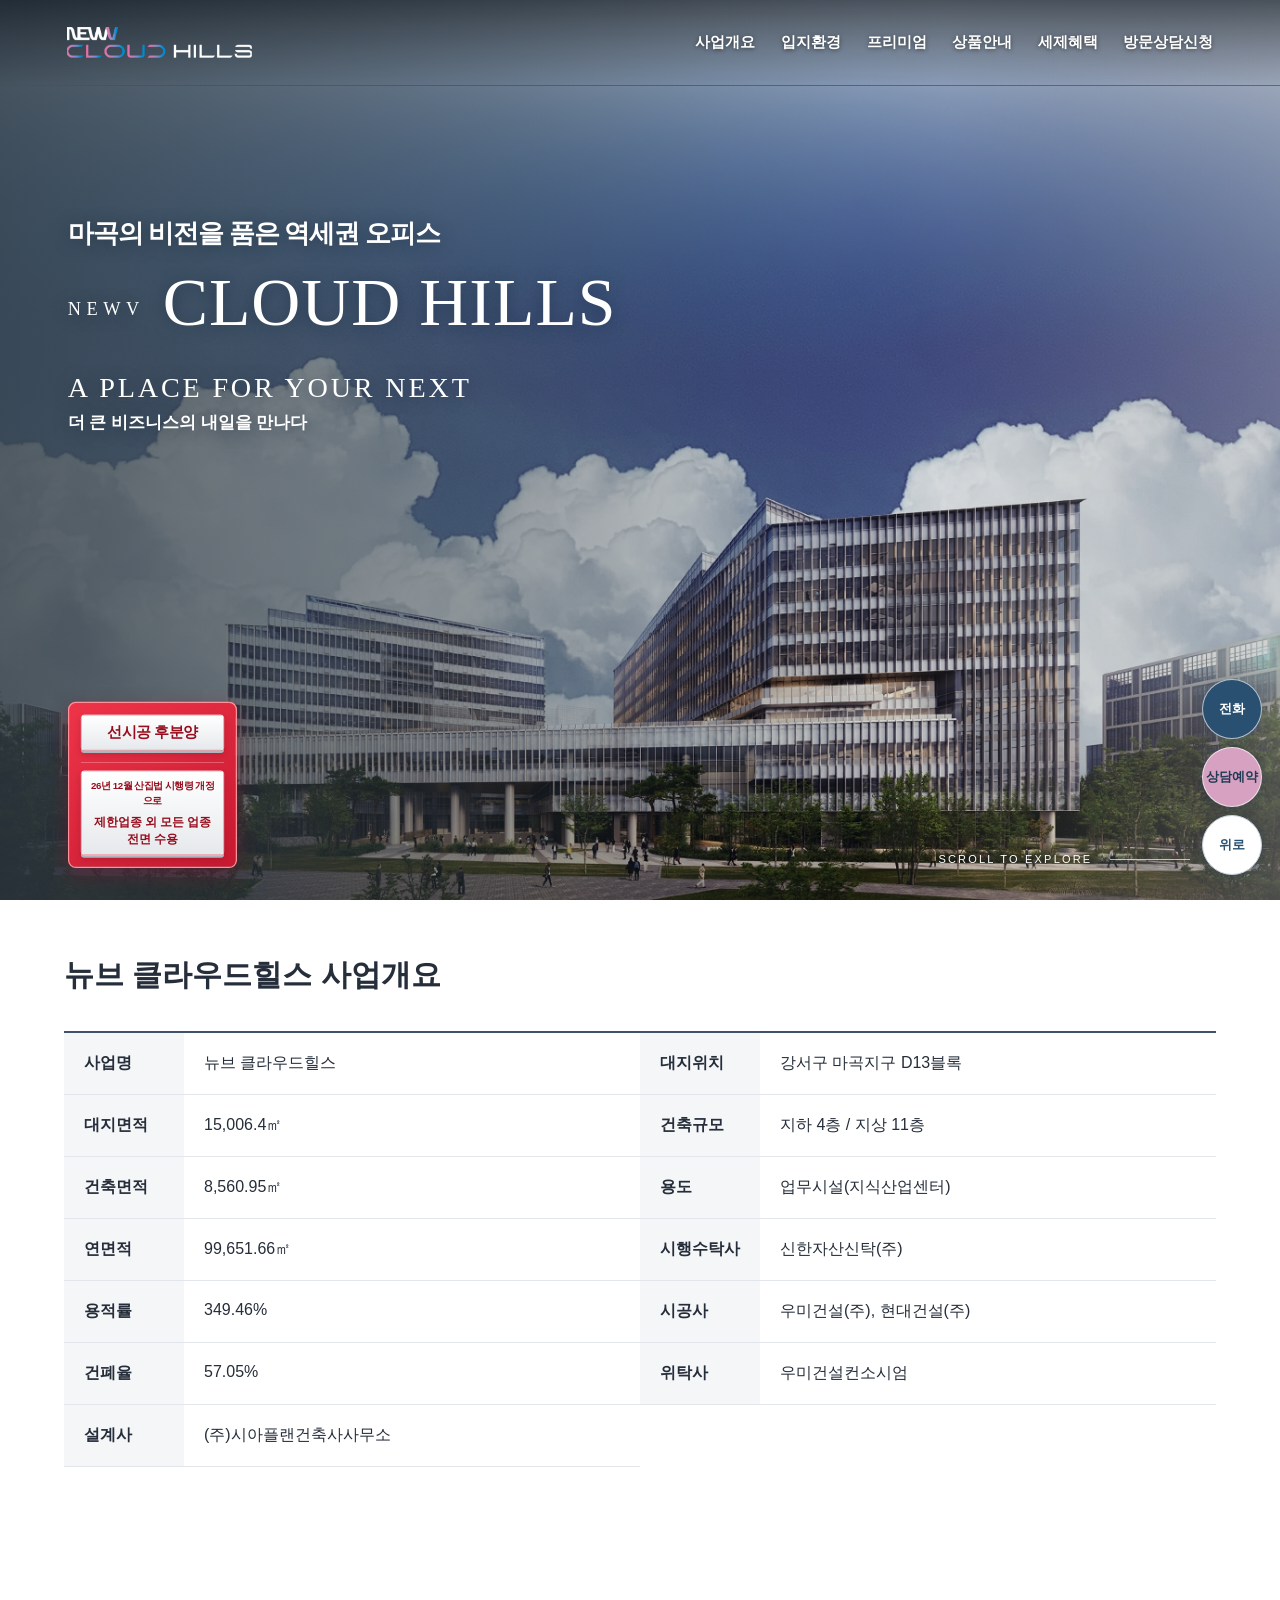
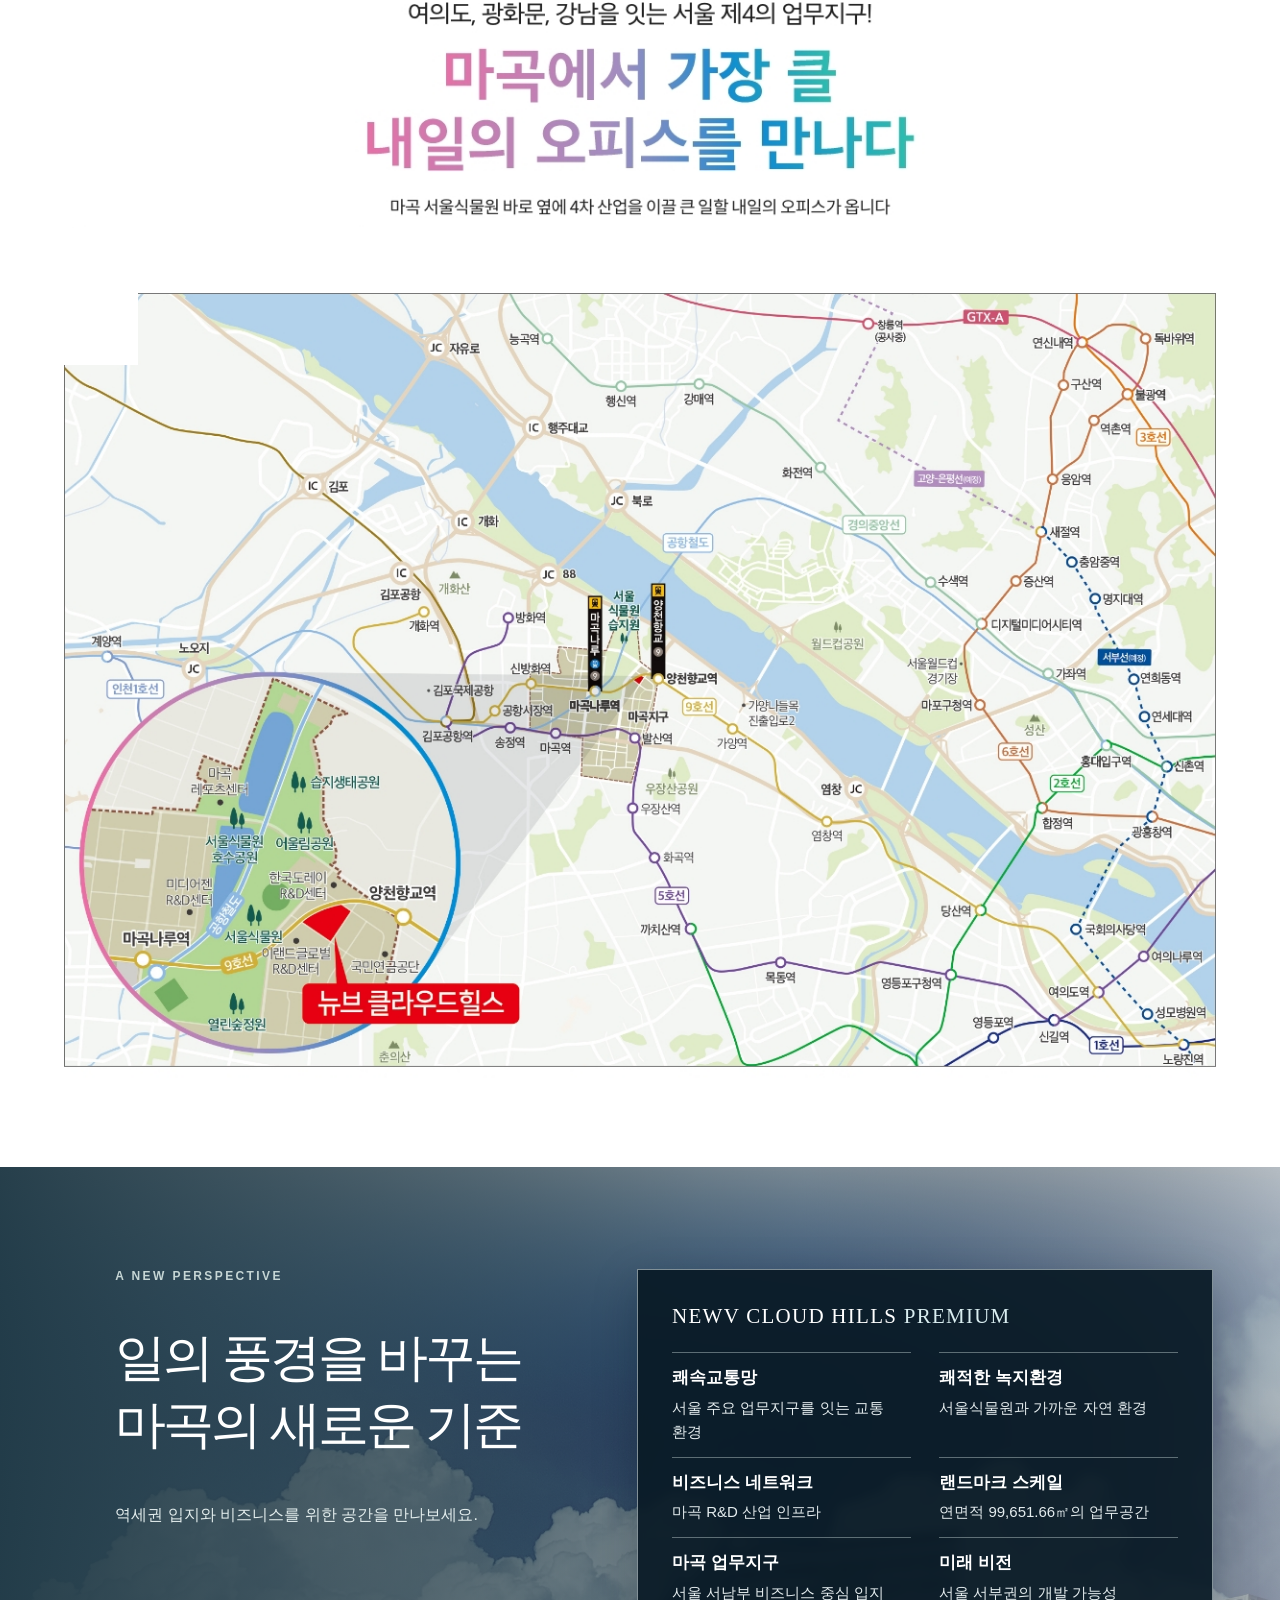
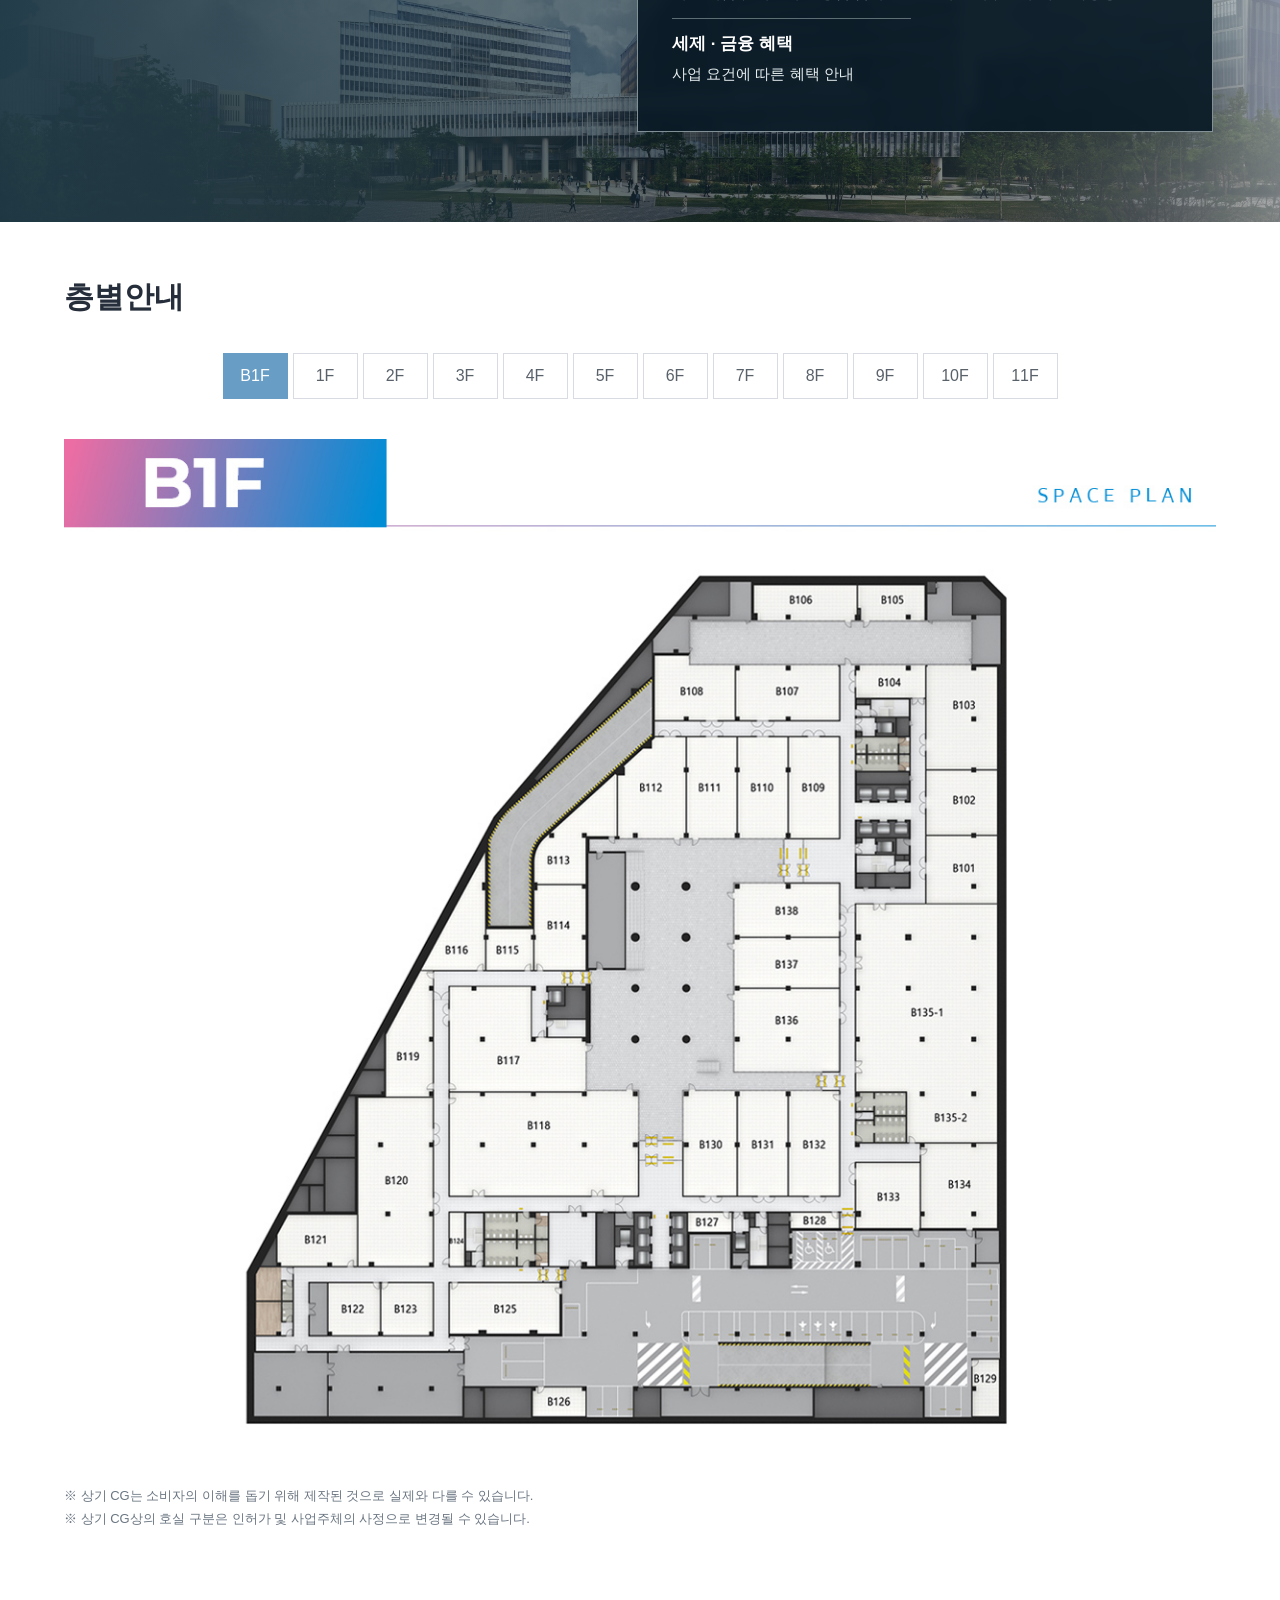
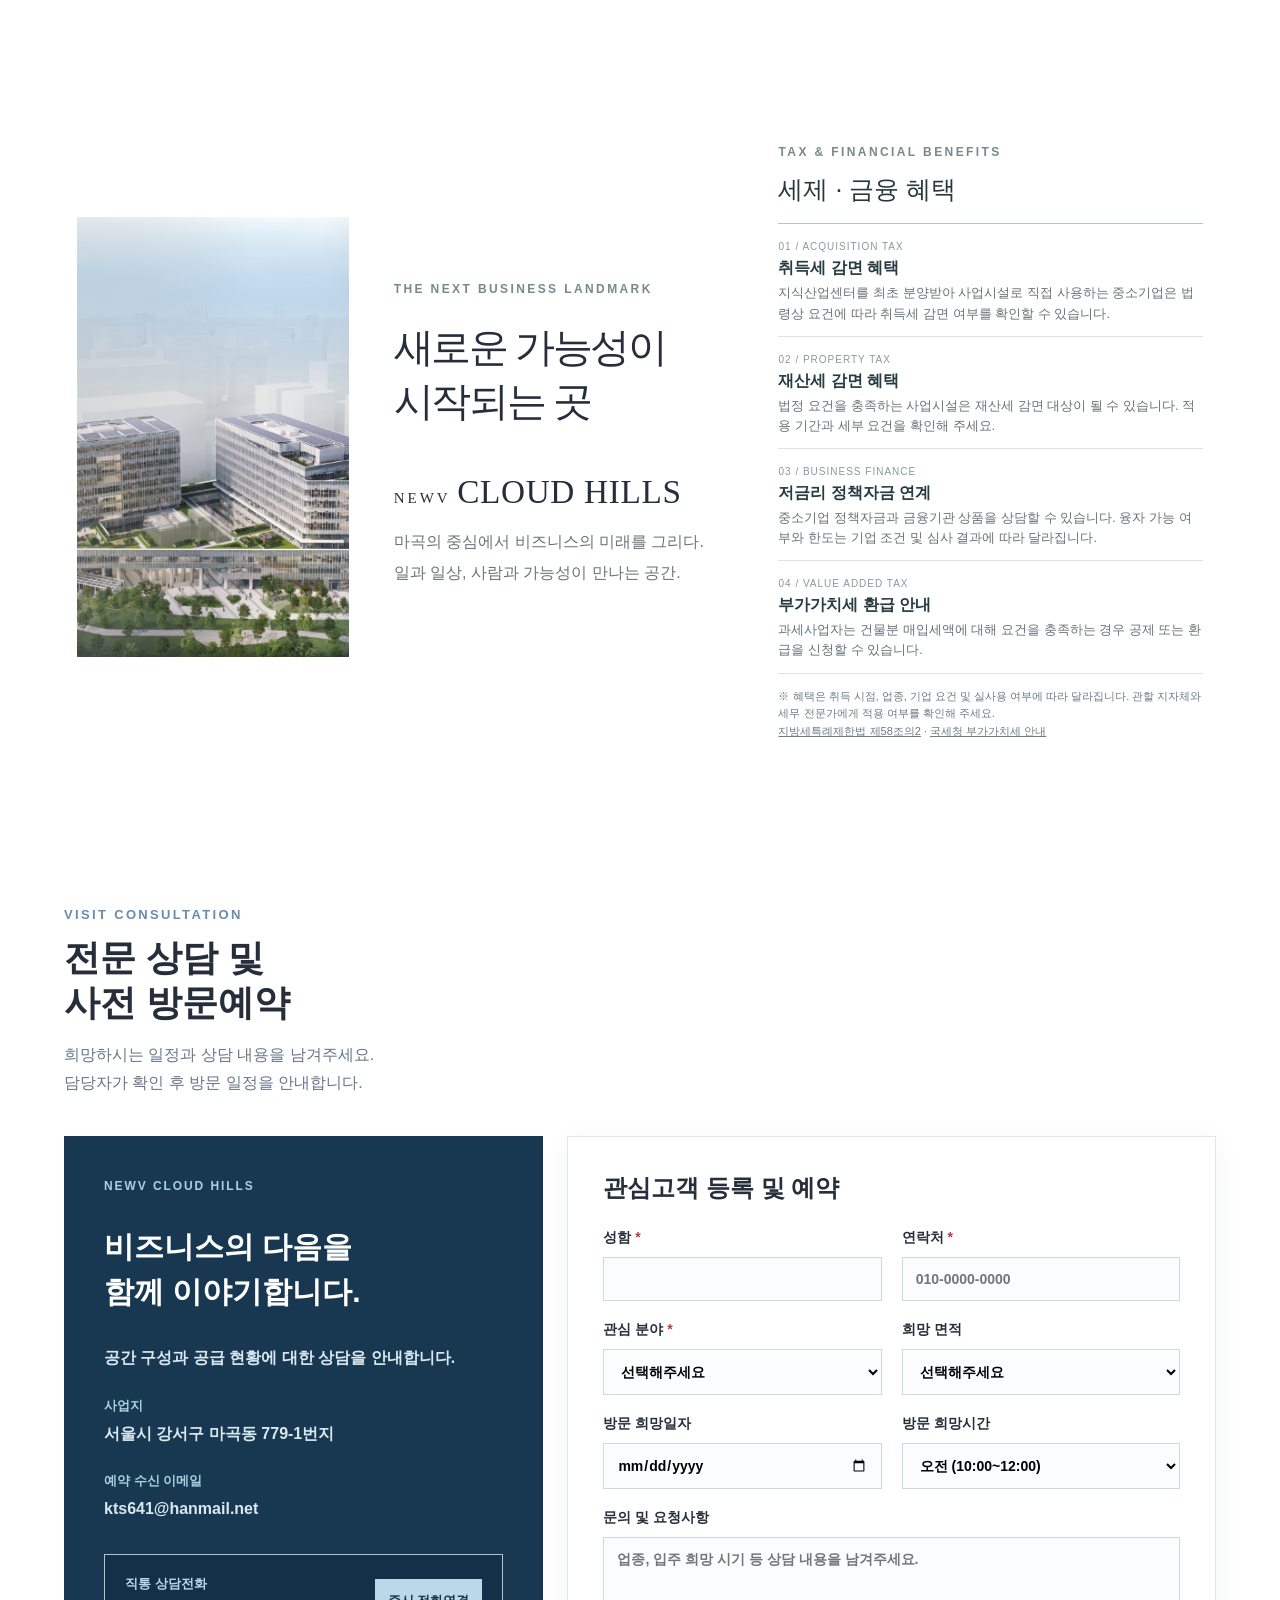
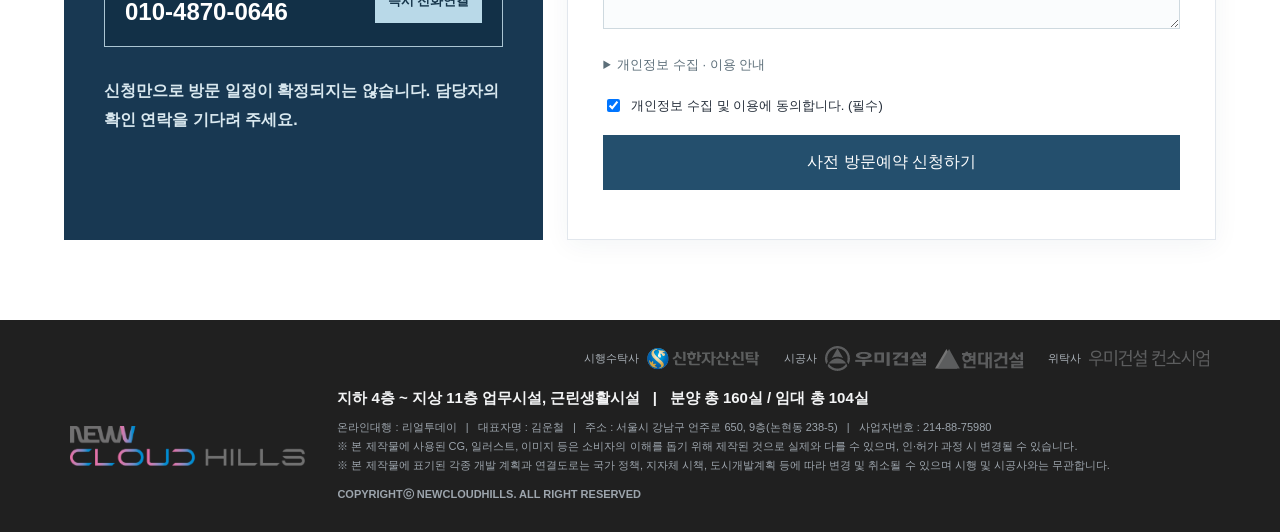
==== index.html @ b738a356 "Add Cloud Hills website" ====
<!doctype html><html lang="ko"><head><meta charset="utf-8"><meta name="viewport" content="width=device-width,initial-scale=1"><meta name="robots" content="index,follow"><meta name="description" content="뉴브 클라우드힐스 사업개요, 입지환경, 프리미엄7, 층별안내와 방문상담을 확인하세요."><meta property="og:type" content="website"><meta property="og:title" content="뉴브 클라우드힐스 | 마곡 지식산업센터"><meta property="og:description" content="뉴브 클라우드힐스 사업개요, 입지환경, 프리미엄7, 층별안내와 방문상담을 확인하세요."><title>뉴브 클라우드힐스 | 마곡 지식산업센터</title><link rel="stylesheet" href="style.css"></head><body data-page="home"><header><a class="logo" href="index.html#home" aria-label="뉴브 클라우드힐스 홈"><img src="assets/main-logo-white.png" alt="NEWV CLOUD HILLS"></a><nav aria-label="주 메뉴"><a href="overview.html#overview" data-section="overview">사업개요</a><a href="environment.html#environment" data-section="environment">입지환경</a><a href="premium.html#premium" data-section="premium">프리미엄</a><a href="floor.html#floor" data-section="floor">상품안내</a><a href="tax.html#tax" data-section="tax">세제혜택</a><a href="contact.html#contact" data-section="contact">방문상담신청</a></nav></header><main><section id="home" class="page home"><aside class="hero-notice" aria-label="분양 및 입주 안내"><div class="hero-notice-label">선시공 후분양</div><div class="hero-notice-divider"></div><div class="hero-notice-detail"><span>26년 12월 산집법 시행령 개정으로</span><strong>제한업종 외 모든 업종<br>전면 수용</strong></div></aside><div class="home-message"><p class="hero-kicker">마곡의 비전을 품은 역세권 오피스</p><p class="hero-brand"><span>NEWV</span> CLOUD HILLS</p><p class="hero-english">A PLACE FOR YOUR NEXT</p><p class="hero-subtitle">더 큰 비즈니스의 내일을 만나다</p></div><div class="hero-scroll">SCROLL TO EXPLORE <span></span></div><h1 class="sr-only">뉴브 클라우드힐스</h1></section><section id="overview" class="page sub"><div class="section-heading sr-only"><h2>사업개요</h2></div><div class="content"><div class="overview-details"><h2>뉴브 클라우드힐스 사업개요</h2><dl><div><dt>사업명</dt><dd>뉴브 클라우드힐스</dd></div><div><dt>대지위치</dt><dd>강서구 마곡지구 D13블록</dd></div><div><dt>대지면적</dt><dd>15,006.4㎡</dd></div><div><dt>건축규모</dt><dd>지하 4층 / 지상 11층</dd></div><div><dt>건축면적</dt><dd>8,560.95㎡</dd></div><div><dt>용도</dt><dd>업무시설(지식산업센터)</dd></div><div><dt>연면적</dt><dd>99,651.66㎡</dd></div><div><dt>시행수탁사</dt><dd>신한자산신탁(주)</dd></div><div><dt>용적률</dt><dd>349.46%</dd></div><div><dt>시공사</dt><dd>우미건설(주), 현대건설(주)</dd></div><div><dt>건폐율</dt><dd>57.05%</dd></div><div><dt>위탁사</dt><dd>우미건설컨소시엄</dd></div><div><dt>설계사</dt><dd>(주)시아플랜건축사사무소</dd></div></dl></div><img class="full-image overview-mobile" src="assets/overview.jpg" alt="뉴브 클라우드힐스 사업개요"></div></section><section id="environment" class="page sub"><div class="section-heading sr-only"><h2>입지환경</h2></div><div class="content"><div class="environment-image"><img class="full-image" src="assets/environment.jpg" alt="뉴브 클라우드힐스 입지환경"><span class="hide-zoom-label" aria-hidden="true"></span><span class="hide-zoom-box" aria-hidden="true"></span></div></div></section><section id="premium" class="page sub feature-banner premium-page"><h1 class="sr-only">프리미엄</h1><div><p class="eyebrow">A NEW PERSPECTIVE</p><h2>일의 풍경을 바꾸는<br>마곡의 새로운 기준</h2><p>역세권 입지와 비즈니스를 위한 공간을 만나보세요.</p></div><div class="premium-summary" aria-label="뉴브 클라우드힐스 프리미엄"><h3>NEWV CLOUD HILLS <span>PREMIUM</span></h3><div class="premium-list"><article><b>쾌속교통망</b><span>서울 주요 업무지구를 잇는 교통 환경</span></article><article><b>쾌적한 녹지환경</b><span>서울식물원과 가까운 자연 환경</span></article><article><b>비즈니스 네트워크</b><span>마곡 R&amp;D 산업 인프라</span></article><article><b>랜드마크 스케일</b><span>연면적 99,651.66㎡의 업무공간</span></article><article><b>마곡 업무지구</b><span>서울 서남부 비즈니스 중심 입지</span></article><article><b>미래 비전</b><span>서울 서부권의 개발 가능성</span></article><article><b>세제 · 금융 혜택</b><span>사업 요건에 따른 혜택 안내</span></article></div></div></section><section id="floor" class="page sub"><div class="section-heading sr-only"><h2>층별안내</h2></div><div class="content"><h2 class="floor-heading">층별안내</h2><div class="floor-tabs" role="group" aria-label="층 선택"></div><img id="floor-image" class="full-image" tabindex="0" role="button" aria-label="선택한 층별 도면 크게 보기" src="assets/floor_01.jpg" alt="B1F 층별 안내"><p class="note">※ 상기 CG는 소비자의 이해를 돕기 위해 제작된 것으로 실제와 다를 수 있습니다.<br>※ 상기 CG상의 호실 구분은 인허가 및 사업주체의 사정으로 변경될 수 있습니다.</p></div></section><section id="tax" class="page sub tax-section"><div class="tax-editorial"><div class="intro-photo" role="img" aria-label="뉴브 클라우드힐스 조감도"></div><div class="intro-copy"><p class="eyebrow">THE NEXT BUSINESS LANDMARK</p><h2>새로운 가능성이<br>시작되는 곳</h2><p class="intro-brand">NEWV <em>CLOUD HILLS</em></p><p>마곡의 중심에서 비즈니스의 미래를 그리다.<br>일과 일상, 사람과 가능성이 만나는 공간.</p></div><div class="tax-benefits"><p class="eyebrow">TAX &amp; FINANCIAL BENEFITS</p><h2>세제 · 금융 혜택</h2><div class="tax-grid"><article><span>01 / ACQUISITION TAX</span><h3>취득세 감면 혜택</h3><p>지식산업센터를 최초 분양받아 사업시설로 직접 사용하는 중소기업은 법령상 요건에 따라 취득세 감면 여부를 확인할 수 있습니다.</p></article><article><span>02 / PROPERTY TAX</span><h3>재산세 감면 혜택</h3><p>법정 요건을 충족하는 사업시설은 재산세 감면 대상이 될 수 있습니다. 적용 기간과 세부 요건을 확인해 주세요.</p></article><article><span>03 / BUSINESS FINANCE</span><h3>저금리 정책자금 연계</h3><p>중소기업 정책자금과 금융기관 상품을 상담할 수 있습니다. 융자 가능 여부와 한도는 기업 조건 및 심사 결과에 따라 달라집니다.</p></article><article><span>04 / VALUE ADDED TAX</span><h3>부가가치세 환급 안내</h3><p>과세사업자는 건물분 매입세액에 대해 요건을 충족하는 경우 공제 또는 환급을 신청할 수 있습니다.</p></article></div><p class="tax-note">※ 혜택은 취득 시점, 업종, 기업 요건 및 실사용 여부에 따라 달라집니다. 관할 지자체와 세무 전문가에게 적용 여부를 확인해 주세요.<br><a href="https://www.law.go.kr/법령/지방세특례제한법/제58조의2" target="_blank" rel="noopener">지방세특례제한법 제58조의2</a> · <a href="https://www.nts.go.kr/nts/cm/cntnts/cntntsView.do?cntntsId=7806" target="_blank" rel="noopener">국세청 부가가치세 안내</a></p></div></div></section><section id="contact" class="page sub"><div class="section-heading sr-only"><h2>방문상담신청</h2></div><div class="content contact-wrap"><div class="contact-heading"><span>VISIT CONSULTATION</span><h2>전문 상담 및<br>사전 방문예약</h2><p>희망하시는 일정과 상담 내용을 남겨주세요.<br>담당자가 확인 후 방문 일정을 안내합니다.</p></div><div class="visit-layout"><aside class="visit-info"><span>NEWV CLOUD HILLS</span><h3>비즈니스의 다음을<br>함께 이야기합니다.</h3><p>공간 구성과 공급 현황에 대한 상담을 안내합니다.</p><dl><dt>사업지</dt><dd>서울시 강서구 마곡동 779-1번지</dd><dt>예약 수신 이메일</dt><dd>kts641@hanmail.net</dd></dl><div class="visit-call"><div><small>직통 상담전화</small><strong>010-4870-0646</strong></div><a href="tel:01048700646">즉시 전화연결</a></div><p>신청만으로 방문 일정이 확정되지는 않습니다. 담당자의 확인 연락을 기다려 주세요.</p></aside><form id="visit-form"><h3>관심고객 등록 및 예약</h3><div class="fields"><label>성함 <b>*</b><input name="성함" autocomplete="name" required maxlength="50"></label><label>연락처 <b>*</b><input name="연락처" type="tel" autocomplete="tel" required maxlength="30" placeholder="010-0000-0000"></label><label>관심 분야 <b>*</b><select name="관심분야" required><option value="">선택해주세요</option><option>지식산업센터 분양 (실입주)</option><option>사옥 · 대형 평형 상담</option><option>소형 섹션오피스</option><option>근린생활시설(상가)</option><option>기타 상담</option></select></label><label>희망 면적<select name="희망면적"><option>선택해주세요</option><option>전용 10~25평</option><option>전용 30~50평</option><option>전용 60~100평</option><option>전용 200평 이상</option><option>별도 상담</option></select></label><label>방문 희망일자<input name="방문희망일" type="date"></label><label>방문 희망시간<select name="방문희망시간"><option>오전 (10:00~12:00)</option><option>오후 (13:00~15:00)</option><option>오후 (15:00~17:00)</option><option>별도 협의</option></select></label><label class="full">문의 및 요청사항<textarea name="문의사항" rows="4" maxlength="2000" placeholder="업종, 입주 희망 시기 등 상담 내용을 남겨주세요."></textarea></label></div><details><summary>개인정보 수집 · 이용 안내</summary><p>수집 항목: 성함, 연락처, 관심 분야, 희망 면적, 방문 희망일·시간, 문의사항<br>이용 목적: 분양 상담 및 방문 일정 조율<br>수신처: kts641@hanmail.net<br>보유 기간: 상담 완료 후 90일 이내 삭제<br>전송 서비스: FormSubmit(입력 내용을 이메일로 전달)<br>동의를 거부할 수 있으나 예약 접수가 제한됩니다.</p></details><label class="consent"><input type="checkbox" required checked> 개인정보 수집 및 이용에 동의합니다. (필수)</label><input name="_honey" tabindex="-1" autocomplete="off" class="honey" aria-hidden="true"><button class="submit" type="submit">사전 방문예약 신청하기</button><p id="status" role="status" aria-live="polite"></p></form></div></div></section></main><footer class="site-footer"><div class="footer-inner"><div class="footer-brands" aria-label="사업 관계사"><div><span>시행수탁사</span><img src="assets/shinhan.png" alt="신한자산신탁"></div><div><span>시공사</span><img src="assets/woomi-01.png" alt="우미건설"><img src="assets/hyundai.png" alt="현대건설"></div><div><span>위탁사</span><img src="assets/woomi-02.png" alt="우미건설 컨소시엄"></div></div><div class="footer-main"><img class="footer-logo" src="assets/footer-logo.png" alt="뉴브 클라우드힐스"><div><strong>지하 4층 ~ 지상 11층 업무시설, 근린생활시설 &nbsp; | &nbsp; 분양 총 160실 / 임대 총 104실</strong><p>온라인대행 : 리얼투데이 &nbsp; | &nbsp; 대표자명 : 김운철 &nbsp; | &nbsp; 주소 : 서울시 강남구 언주로 650, 9층(논현동 238-5) &nbsp; | &nbsp; 사업자번호 : 214-88-75980<br>※ 본 제작물에 사용된 CG, 일러스트, 이미지 등은 소비자의 이해를 돕기 위해 제작된 것으로 실제와 다를 수 있으며, 인·허가 과정 시 변경될 수 있습니다.<br>※ 본 제작물에 표기된 각종 개발 계획과 연결도로는 국가 정책, 지자체 시책, 도시개발계획 등에 따라 변경 및 취소될 수 있으며 시행 및 시공사와는 무관합니다.</p><small>COPYRIGHTⓒ NEWCLOUDHILLS. ALL RIGHT RESERVED</small></div></div></div></footer><dialog class="floor-dialog" aria-label="층별 도면 확대"><div class="floor-dialog-bar"><span id="floor-dialog-title">층별 도면</span><div class="floor-dialog-controls"><button type="button" id="floor-zoom-toggle" aria-pressed="false">확대 +</button><button type="button" id="floor-dialog-close">닫기</button></div></div><div class="floor-dialog-content"><img id="floor-dialog-image" alt=""></div></dialog><aside class="quick-actions" aria-label="빠른 메뉴"><a href="tel:01048700646" aria-label="전화 상담 연결">전화</a><a href="contact.html#contact" data-quick-contact>상담예약</a><a href="#home" data-quick-top>위로</a></aside><script src="app.js"></script></body></html>
---- style.css ----
*{box-sizing:border-box}html,body{margin:0;font-family:"Noto Sans KR",Arial,sans-serif;color:#252e3a}body{background:#fff}a{color:inherit;text-decoration:none}header{position:absolute;top:0;left:0;right:0;z-index:5;display:flex;align-items:center;justify-content:space-between;gap:25px;padding:48px 5.5%}.logo img{display:block;width:290px;max-width:100%}nav{display:flex;align-items:center;justify-content:space-around;gap:4px;width:min(730px,70%);background:#fffffff2;border-radius:50px;padding:0 12px}nav a{flex:1;text-align:center;padding:17px 8px;font-size:17px;font-weight:700;color:#707278;white-space:nowrap}nav a:hover,nav a[aria-current=page]{color:#4a80b1}.page[hidden]{display:none}.home{height:100svh;min-height:450px;background:url('assets/visual-bg-03.jpg') center center/cover no-repeat;position:relative;overflow:hidden}.hero-title{position:absolute;top:19%;left:50%;transform:translateX(-50%);display:flex;flex-direction:column;align-items:center}.hero-title .vertical{width:35px;height:auto}.hero-title .main-title{width:min(350px,70vw);height:auto;margin:14px 0 20px}.hero-title .subtitle{width:250px;max-width:65vw}.sub-hero{height:350px;background:linear-gradient(#7595b24d,#d4e3ed7a),url('assets/visual-bg-03.jpg') center 22%/cover;display:flex;align-items:end;justify-content:center;padding:0 20px 50px}.sub-hero h1{margin:0;color:white;font-size:44px;text-shadow:0 2px 9px #38576b99}.content{max-width:1200px;margin:auto;padding:25px 24px 80px}.breadcrumb{text-align:right;color:#707884;font-size:14px;margin:0 0 48px}.breadcrumb a:hover{text-decoration:underline}.full-image{display:block;width:100%;height:auto}.floor-tabs{display:flex;flex-wrap:wrap;justify-content:center;gap:5px;margin:10px 0 40px}.floor-tabs button{font:inherit;min-width:65px;padding:13px 10px;border:1px solid #d8dce2;background:#fff;color:#59616a;cursor:pointer}.floor-tabs button[aria-pressed=true]{background:#689ec5;color:white;border-color:#689ec5}.note{font-size:13px;line-height:1.8;color:#6b7682}.contact-heading span{letter-spacing:.18em;color:#668caf;font-size:13px;font-weight:700}.contact-heading h2{font-size:36px;line-height:1.25;margin:12px 0}.contact-heading p{color:#677789;line-height:1.7}.visit-layout{display:grid;grid-template-columns:.85fr 1.15fr;gap:24px;margin-top:40px}.visit-info{padding:40px;background:#183852;color:#fff}.visit-info>span{font-size:12px;letter-spacing:.16em;color:#aad0e6}.visit-info h3{font-size:30px;line-height:1.5}.visit-info p,.visit-info dd{line-height:1.8;color:#d9e8ef}.visit-info dt{margin-top:24px;color:#a9cfe0;font-size:13px}.visit-info dd{margin:5px 0}.visit-call{display:flex;align-items:center;justify-content:space-between;gap:10px;margin:30px 0;padding:20px;border:1px solid #abc5d3;background:#123047}.visit-call small,.visit-call strong{display:block}.visit-call small{color:#b6d8e7}.visit-call strong{font-size:24px;margin-top:5px}.visit-call a{background:#b9d9e8;color:#17364b;font-size:13px;font-weight:700;padding:13px;white-space:nowrap}form{padding:35px;border:1px solid #e2e7ed;background:#fff;box-shadow:0 5px 25px #17364b0d}form h3{font-size:24px;margin:0 0 25px}.fields{display:grid;grid-template-columns:1fr 1fr;gap:20px}.fields label{font-size:14px;font-weight:700}.fields b{color:#b93843}.fields input,.fields select,.fields textarea{display:block;width:100%;padding:13px;margin-top:10px;border:1px solid #ced9df;font:inherit;background:#fafcfd}.full{grid-column:1/-1}details{font-size:13px;color:#5c6e79;line-height:1.8;margin-top:24px}summary{cursor:pointer}.consent{display:flex;align-items:center;gap:8px;font-size:13px;margin:20px 0}.honey{display:none}.submit{width:100%;padding:17px;background:#244f6d;border:0;color:#fff;font:inherit;cursor:pointer}.submit:disabled{opacity:.6}.submit:focus-visible,a:focus-visible,button:focus-visible{outline:3px solid #e59bc3;outline-offset:2px}#status{font-size:14px;line-height:1.6}@media(max-width:800px){header{padding:18px 18px 0;display:block}.logo img{width:190px}nav{margin-top:16px;width:100%;overflow-x:auto;justify-content:flex-start;padding:0 6px}nav a{flex:none;padding:13px 12px;font-size:13px}.home{background-position:55% center}.hero-title{top:26%}.hero-title .main-title{width:270px}.sub-hero{height:270px}.sub-hero h1{font-size:32px;padding-bottom:0}.content{padding:20px 18px 50px}.breadcrumb{margin-bottom:30px}.visit-layout,.fields{grid-template-columns:1fr}.full{grid-column:auto}.visit-info,form{padding:24px}.visit-call{padding:14px}.visit-call strong{font-size:19px}.contact-heading h2{font-size:30px}}
@media(max-width:800px){nav{display:grid;grid-template-columns:repeat(3,minmax(0,1fr));overflow:visible;border-radius:18px;padding:5px}nav a{min-width:0;padding:10px 3px;font-size:12px}nav a:last-child{grid-column:span 2}}
html{scroll-behavior:smooth}header{position:fixed;padding-top:20px;padding-bottom:20px;background:linear-gradient(#203e5a88,#203e5a00);transition:background .2s}nav{box-shadow:0 3px 18px #1a35551c}nav a[aria-current=page]{color:#287fa9;background:#dceef5;border-radius:32px}.page{scroll-margin-top:110px}body:not([data-page=home]) .page.sub{display:none}body[data-page=overview] #overview,body[data-page=environment] #environment,body[data-page=premium] #premium,body[data-page=floor] #floor,body[data-page=contact] #contact{display:block}.overview-details h2{font-size:30px;margin:0 0 35px}.overview-details dl{display:grid;grid-template-columns:1fr 1fr;border-top:2px solid #42516a;margin:0}.overview-details dl div{display:grid;grid-template-columns:120px 1fr;border-bottom:1px solid #e2e5e9}.overview-details dt,.overview-details dd{padding:20px;margin:0}.overview-details dt{background:#f5f6f8;font-weight:700}.overview-mobile{display:none}.environment-image,.premium-image{position:relative}.environment-image span,.premium-image span{position:absolute;display:block;background:white}.hide-zoom-label{left:0;top:20.8%;width:28%;height:6%}.hide-zoom-box{left:0;top:26.8%;width:6.4%;height:6.7%}.premium-image span{left:0;top:17.8%;width:100%;height:5.3%}@media(max-width:800px){header{padding:12px 18px;background:#476d8de0}.page{scroll-margin-top:170px}body:not([data-page=home]) .page.sub{display:block}.overview-details{display:none}.overview-mobile{display:block}.environment-image span,.premium-image span{display:none}.sub-hero{height:220px}nav a[aria-current=page]{border-radius:12px}nav{margin-top:8px}.home{min-height:100svh}}
.sub-hero h2{margin:0;color:white;font-size:44px;text-shadow:0 2px 9px #38576b99}.sr-only{position:absolute;width:1px;height:1px;padding:0;margin:-1px;overflow:hidden;clip:rect(0,0,0,0);white-space:nowrap;border:0}@media(min-width:801px){#overview .sub-hero{background:#f2f7fa}#overview .sub-hero h1,#overview .sub-hero h2{color:#294a60;text-shadow:none}}@media(max-width:800px){.sub-hero h2{font-size:32px}}
.section-heading{max-width:1200px;margin:auto;padding:55px 24px 0}.section-heading h1,.section-heading h2{margin:0;font-size:34px;color:#263e53}.quick-actions{position:fixed;z-index:10;right:18px;bottom:25px;display:flex;flex-direction:column;gap:8px}.quick-actions a{display:flex;align-items:center;justify-content:center;width:60px;height:60px;border:1px solid #ffffffa6;border-radius:50%;background:#294f71;color:white;font-size:13px;font-weight:700;box-shadow:0 3px 14px #18324b40}.quick-actions a:nth-child(2){background:#d7a1c2;color:#203b53}.quick-actions a:last-child{background:white;color:#294f71;border-color:#c4d2de}.quick-actions a:hover{filter:brightness(1.08)}@media(max-width:800px){header{padding:10px 10px 10px}.logo img{width:160px}nav{display:flex;flex-wrap:nowrap;justify-content:space-between;gap:0;padding:2px 3px;border-radius:25px;margin-top:8px}nav a,nav a:last-child{flex:1;min-width:0;grid-column:auto;padding:10px 1px;font-size:clamp(9px,2.8vw,12px);letter-spacing:-.06em;white-space:nowrap}.page{scroll-margin-top:115px}.section-heading{padding:35px 18px 0}.section-heading h1,.section-heading h2{font-size:26px}.quick-actions{right:10px;bottom:15px;gap:6px}.quick-actions a{width:49px;height:49px;font-size:11px}.content{padding-right:65px}}
.premium-image .premium-row-two-mask{top:63.3%;height:7.6%;left:0;width:100%;background:#fff}.floor-dialog{width:min(98vw,1400px);max-width:none;max-height:95dvh;border:0;padding:0;background:#fff}.floor-dialog::backdrop{background:#0c192bd9}.floor-dialog-bar{position:sticky;top:0;display:flex;align-items:center;justify-content:space-between;gap:12px;padding:12px 16px;background:#294f71;color:white;z-index:1}.floor-dialog-bar button{border:1px solid #fff9;background:transparent;color:white;padding:8px 14px;font:inherit;cursor:pointer}.floor-dialog-content{overflow:auto;max-height:calc(95dvh - 55px);overscroll-behavior:contain}.floor-dialog-content img{display:block;width:100%;height:auto}@media(max-width:800px){.premium-image .premium-row-two-mask{display:block}#floor-image{cursor:zoom-in}.floor-dialog-content img{width:1000px;max-width:none}}
.floor-dialog-controls{display:flex;gap:6px;white-space:nowrap}.floor-dialog-content img{width:100%;max-width:none}.floor-dialog-content img.zoomed{width:max(1000px,200%)}
.premium-image .premium-date-mask{left:89%;top:71.8%;width:11%;height:2%;background:#fff}.site-footer{background:#202020;color:#9da5ad;padding:26px 5.5% 30px}.footer-inner{max-width:1400px;margin:auto}.footer-brands{display:flex;align-items:center;justify-content:flex-end;gap:24px;margin-bottom:18px}.footer-brands div{display:flex;align-items:center;gap:8px}.footer-brands span{font-size:11px;color:#aab1b8;white-space:nowrap}.footer-brands img{max-height:25px;max-width:140px;width:auto;object-fit:contain}.footer-main{display:flex;align-items:center;gap:32px}.footer-logo{width:235px;max-width:23%;height:auto}.footer-main strong{font-size:15px;color:#f3f4f5}.footer-main p{margin:10px 0;font-size:11px;line-height:1.7}.footer-main small{font-size:11px;font-weight:700}.content{padding-top:55px}@media(max-width:800px){.premium-image .premium-date-mask{display:block}.site-footer{padding:24px 65px 25px 18px}.footer-brands{justify-content:flex-start;flex-wrap:wrap;gap:12px 16px}.footer-brands img{max-width:90px;max-height:20px}.footer-main{display:block}.footer-logo{width:170px;max-width:80%;margin-bottom:14px}.footer-main strong{font-size:13px;line-height:1.5}.footer-main p{font-size:11px;line-height:1.65}.content{padding-top:35px}}
.visit-info,.visit-info p,.visit-info dt,.visit-info dd,.visit-info small{font-weight:700}
.home-message{position:absolute;top:145px;left:5.5%;display:flex;align-items:center;gap:22px;color:#18232d;text-shadow:0 1px 8px #ffffffbb;white-space:nowrap}.home-message-tag{font-size:clamp(17px,2vw,27px);font-weight:800;letter-spacing:-.08em;border-top:2px solid #273440;border-bottom:2px solid #273440;line-height:1.35}.home-message-one{font-size:1.55em;line-height:.8;background:linear-gradient(180deg,#d879ae,#179bc0);-webkit-background-clip:text;background-clip:text;color:transparent}.home-message strong{font-size:clamp(27px,3.8vw,48px);letter-spacing:-.08em;font-weight:800}@media(max-width:800px){.home-message{top:125px;left:18px;gap:9px}.home-message-tag{font-size:clamp(12px,3.3vw,18px)}.home-message strong{font-size:clamp(17px,5vw,26px)}}
.home-message{display:block;top:145px;left:5.5%;width:min(620px,86vw)}.home-message img{display:block;width:100%;height:auto;filter:drop-shadow(0 1px 2px rgba(255,255,255,.85))}@media(max-width:800px){.home-message{top:120px;left:18px;width:min(620px,calc(100% - 36px))}}
.home-message{width:min(520px,86vw)}.home-message .home-message-first{width:100%}.home-message .home-message-second{width:75%;margin:10px 0 0;filter:drop-shadow(0 1px 2px rgba(255,255,255,.9))}@media(max-width:800px){.home-message{width:min(440px,calc(100% - 36px))}.home-message .home-message-second{margin-top:7px;width:82%}}
.home-message .home-message-first{filter:drop-shadow(0 2px 2px rgba(9,26,48,.95)) drop-shadow(0 0 5px rgba(9,26,48,.8))}.home-message .home-message-second{filter:drop-shadow(0 1px 1px #fff) drop-shadow(0 -1px 1px #fff) drop-shadow(0 0 5px #fff) drop-shadow(0 0 7px rgba(255,255,255,.95))}
.home-message{width:min(410px,86vw)}@media(max-width:800px){.home-message{width:min(320px,calc(100% - 36px))}}
body[data-page=tax] #tax{display:block}.tax-section{background:#f4f8fb}.tax-content{padding-top:72px;padding-bottom:85px}.tax-heading>span{font-size:13px;font-weight:700;letter-spacing:.17em;color:#718da7}.tax-heading h2{font-size:clamp(30px,3vw,42px);line-height:1.3;letter-spacing:-.05em;color:#25435c;margin:14px 0}.tax-heading>p{color:#63798a;line-height:1.8}.tax-grid{display:grid;grid-template-columns:1fr 1fr;gap:18px;margin-top:38px}.tax-grid article{background:#fff;border:1px solid #dce7ef;border-radius:8px;padding:30px;box-shadow:0 7px 24px #264e6910}.tax-grid article>span{font-size:12px;letter-spacing:.08em;color:#8dabc0}.tax-grid h3{font-size:22px;color:#25435c;margin:14px 0}.tax-grid p{font-size:15px;line-height:1.8;color:#5c6d7c;margin:0}.tax-note{font-size:13px;line-height:1.8;color:#697b88;margin:24px 0 0}.tax-note a{text-decoration:underline}.hero-notice{position:absolute;left:5.5%;bottom:40px;width:260px;padding:18px;background:linear-gradient(145deg,#ef3449,#c71930);border:2px solid #ff919b;border-radius:12px;box-shadow:0 10px 30px #7d152c77;color:#ad1324;text-align:center}.hero-notice-label,.hero-notice-detail{background:linear-gradient(#fff,#e6e9ec);border:1px solid #fff;border-radius:5px;box-shadow:0 4px 0 #aeb5bd,0 6px 12px #6f122755;font-weight:800}.hero-notice-label{font-size:21px;padding:11px 8px}.hero-notice-divider{height:1px;background:#ffffff66;margin:18px 0 12px}.hero-notice-detail{padding:12px 8px;font-size:14px;line-height:1.5}.hero-notice-detail span,.hero-notice-detail strong{display:block}.hero-notice-detail strong{font-size:17px;margin-top:8px}nav{width:min(800px,72%)}@media(max-width:800px){nav{width:100%}nav a,nav a:last-child{font-size:clamp(8px,2.35vw,11px)}.hero-notice{left:18px;bottom:25px;width:210px;padding:12px}.hero-notice-label{font-size:17px;padding:8px}.hero-notice-divider{margin:12px 0 9px}.hero-notice-detail{font-size:12px;padding:9px 5px}.hero-notice-detail strong{font-size:14px;margin-top:4px}.tax-content{padding-top:40px;padding-bottom:50px}.tax-grid{grid-template-columns:1fr;gap:12px}.tax-grid article{padding:22px}.tax-grid h3{font-size:19px}.tax-grid p{font-size:14px}}
.logo img{width:220px}@media(max-width:800px){.logo img{width:130px}}
.logo img{width:195px}.hero-notice{isolation:isolate;overflow:hidden;animation:notice-glow 3.2s ease-in-out infinite}.hero-notice::before{content:"";position:absolute;pointer-events:none;z-index:0;inset:-50% auto -50% -45%;width:48%;background:linear-gradient(90deg,transparent,rgba(255,255,255,.14) 24%,rgba(255,255,255,.46) 50%,rgba(255,255,255,.14) 76%,transparent);transform:translateX(-150%) skewX(-20deg);animation:notice-sheen 3.2s ease-in-out infinite}.hero-notice>*{position:relative;z-index:1}@keyframes notice-glow{0%,100%{box-shadow:0 10px 36px rgba(130,22,36,.27),0 0 0 0 rgba(255,95,105,0);border-color:#ff838b}42%{box-shadow:0 12px 42px rgba(130,22,36,.4),0 0 24px 5px rgba(255,95,105,.4);border-color:#ffc2c6}}@keyframes notice-sheen{0%,5%{transform:translateX(-150%) skewX(-20deg);opacity:0}14%{opacity:1}57%{transform:translateX(480%) skewX(-20deg);opacity:1}65%,100%{transform:translateX(480%) skewX(-20deg);opacity:0}}@media(max-width:800px){.logo img{width:115px}}@media(prefers-reduced-motion:reduce){.hero-notice,.hero-notice::before{animation:none}.hero-notice::before{display:none}}
.hero-notice-label{font-weight:900;color:#970d1d;font-size:23px;letter-spacing:-.035em}.hero-notice-detail{color:#970d1d;font-weight:900;line-height:1.5}.hero-notice-detail span{font-size:15px;font-weight:900;letter-spacing:-.04em}.hero-notice-detail strong{font-size:19px;font-weight:900;line-height:1.35;letter-spacing:-.035em}@media(max-width:800px){.hero-notice-label{font-size:19px}.hero-notice-detail span{font-size:13px}.hero-notice-detail strong{font-size:16px}}
.floor-heading{font-size:30px;margin:0 0 35px;color:#252e3a}
/* Refined editorial direction */
header{height:86px;padding:0 5.2%;background:linear-gradient(180deg,rgba(9,20,30,.65),transparent);border-bottom:1px solid rgba(255,255,255,.18);transition:background .25s}
.logo img{width:185px}nav{width:auto;max-width:76%;gap:clamp(12px,2vw,34px);background:none;border-radius:0;padding:0;box-shadow:none}nav a{flex:none;color:#fff;font-size:15px;font-weight:600;padding:15px 0;text-shadow:0 1px 4px #0008}nav a:hover,nav a[aria-current=page]{color:white;background:none;border-radius:0;border-bottom:1px solid white}
.home{background-image:linear-gradient(90deg,rgba(10,24,35,.68),rgba(11,28,41,.12) 74%),url('assets/visual-bg-03.jpg');background-position:center}.home-message{top:auto;bottom:23%;left:5.3%;width:auto;color:white;text-shadow:0 2px 15px #14283a88;white-space:normal}.home-message p{margin:0}.hero-kicker{font-size:clamp(18px,2vw,27px);font-weight:650;letter-spacing:-.045em}.hero-brand{font-family:Georgia,serif;font-size:clamp(40px,5.3vw,82px);line-height:1.05;letter-spacing:.015em;margin:16px 0 34px!important}.hero-brand span{font-size:.27em;letter-spacing:.3em;vertical-align:middle}.hero-english{font-family:Georgia,serif;font-size:clamp(18px,2.2vw,32px);letter-spacing:.1em}.hero-subtitle{font-size:clamp(15px,1.3vw,20px);font-weight:600;margin-top:8px!important}.hero-scroll{position:absolute;bottom:34px;left:5.3%;font-size:11px;letter-spacing:.2em;color:#fff;display:flex;align-items:center;gap:18px}.hero-scroll span{width:80px;height:1px;background:#ffffffa8}
.hero-notice{left:auto;right:6%;bottom:40px;transform:scale(.8);transform-origin:bottom right}
.brand-intro{min-height:680px;padding:120px 7%;display:grid;grid-template-columns:minmax(220px, .8fr) 1.4fr .8fr;align-items:center;gap:5%;background:#fff;color:#222}.intro-photo{height:440px;background:url('assets/visual-bg-01.jpg') center/cover}.intro-copy .eyebrow,.eyebrow{font-size:12px;letter-spacing:.2em;font-weight:700;color:#78898c}.intro-copy h2{font-size:clamp(27px,3.1vw,46px);line-height:1.35;letter-spacing:-.06em;font-weight:500;margin:25px 0 45px}.intro-brand{font-family:Georgia,serif;letter-spacing:.2em;font-size:15px}.intro-brand em{font-style:normal;font-size:clamp(25px,2.6vw,40px);letter-spacing:.02em}.intro-copy>p:not(.eyebrow):not(.intro-brand){color:#6c7477;line-height:1.9;font-size:16px}.text-link,.light-link{display:inline-block;margin-top:25px;padding-bottom:10px;border-bottom:1px solid currentColor;font-size:14px;font-weight:700}.intro-mark{font-family:Georgia,serif;font-style:italic;font-size:clamp(90px,15vw,240px);line-height:1;color:#d9e2e2;letter-spacing:-.17em}.intro-mark span{color:#b4c5c7}.feature-banner{min-height:570px;background:linear-gradient(90deg,#122d3ae8,#122d3a44),url('assets/visual-bg-03.jpg') center 70%/cover;display:flex;align-items:center;color:#fff;padding:90px 9%}.feature-banner .eyebrow{color:#c6d6d5}.feature-banner h2{font-size:clamp(30px,4vw,56px);line-height:1.3;font-weight:500;letter-spacing:-.06em}.feature-banner p:not(.eyebrow){line-height:1.8;color:#e3eded}.page.sub{scroll-margin-top:86px}body:not([data-page=home]) header{background:#193747}
@media(max-width:800px){header{height:auto;padding:14px 16px 9px;background:linear-gradient(#122d3be8,#122d3bba)}.logo img{width:130px}nav{max-width:none;width:100%;margin-top:8px;display:flex;gap:18px;overflow-x:auto;justify-content:flex-start;padding:0;border-radius:0;scrollbar-width:none}nav::-webkit-scrollbar{display:none}nav a,nav a:last-child{flex:none;font-size:12px;letter-spacing:0;padding:10px 0}.home{min-height:100svh;background-position:60% center}.home-message{left:20px;bottom:30%;top:auto;width:calc(100% - 40px)}.hero-brand{font-size:clamp(34px,9vw,55px);margin:12px 0 26px!important}.hero-brand span{display:block;font-size:12px;margin-bottom:8px}.hero-kicker{font-size:17px}.hero-english{font-size:17px}.hero-scroll{left:20px;bottom:25px}.hero-notice{right:12px;bottom:20px;transform:scale(.72)}.brand-intro{min-height:0;padding:75px 22px;grid-template-columns:38% 1fr;gap:24px}.intro-photo{height:300px}.intro-copy h2{font-size:25px;margin:18px 0 26px}.intro-copy .eyebrow{font-size:10px}.intro-copy>p:not(.eyebrow):not(.intro-brand){font-size:14px}.intro-brand{font-size:11px;letter-spacing:.1em}.intro-brand em{display:block;font-size:25px}.intro-mark{display:none}.feature-banner{min-height:430px;padding:70px 25px}.feature-banner h2{font-size:33px}.page.sub{scroll-margin-top:105px}}
header.is-scrolled{background:#173441;box-shadow:0 2px 12px #0002}
@media(min-width:801px){.home-message{top:24%;bottom:auto}.hero-notice{left:5.3%;right:auto;bottom:32px;transform:scale(.65);transform-origin:bottom left}.hero-scroll{left:auto;right:7%;bottom:35px}}
@media(max-width:800px){.home-message{top:25%;bottom:auto}.hero-notice{left:18px;right:auto;bottom:20px;transform:scale(.65);transform-origin:bottom left}.hero-scroll{left:auto;right:22px;bottom:25px}.hero-scroll span{width:35px}}
/* Tax benefits in a dedicated editorial page */
body:not([data-page=tax]) #tax{display:none!important}
body[data-page=tax] #tax{display:block!important;background:#fff}
.tax-editorial{max-width:1600px;min-height:calc(100svh - 86px);margin:auto;padding:110px 6%;display:grid;grid-template-columns:minmax(190px,.8fr) minmax(240px,1fr) minmax(300px,1.25fr);gap:4%;align-items:center}
.tax-editorial .intro-photo{height:440px}
.intro-copy h1{font-size:clamp(27px,3.1vw,46px);line-height:1.35;letter-spacing:-.06em;font-weight:500;margin:25px 0 45px}
.tax-benefits{align-self:center}.tax-benefits>h2{font-size:25px;font-weight:500;color:#26383d;margin:14px 0 17px}.tax-benefits .tax-grid{display:block;margin:0;border-top:1px solid #b8c7ca}.tax-benefits .tax-grid article{padding:12px 0;border:0;border-bottom:1px solid #dce4e5;border-radius:0;box-shadow:none;background:transparent}.tax-benefits .tax-grid article>span{font-size:10px;color:#849b9e;letter-spacing:.1em}.tax-benefits .tax-grid h3{font-size:16px;color:#263b42;margin:4px 0}.tax-benefits .tax-grid p{font-size:13px;line-height:1.55;color:#657278}.tax-benefits .tax-note{font-size:11px;line-height:1.6;margin:14px 0 0}.tax-benefits .tax-note a{text-decoration:underline}
@media(max-width:800px){.tax-editorial{min-height:0;padding:55px 20px 65px;grid-template-columns:36% 1fr;gap:22px}.tax-editorial .intro-photo{height:300px}.tax-editorial .intro-copy h1,.tax-editorial .intro-copy h2{font-size:25px;margin:18px 0 26px}.tax-benefits{grid-column:1/-1}.tax-benefits .tax-grid article{padding:14px 0}.tax-benefits .tax-grid p{font-size:14px}.tax-benefits .tax-note{font-size:12px}}
body[data-page=tax] #home,body[data-page=tax] .page.sub:not(#tax){display:none!important}
@media(max-width:800px){body[data-page=tax] .tax-editorial{padding-top:125px}}
.feature-banner{gap:5%;justify-content:space-between}.feature-banner>div:first-child{flex:0 1 43%}.premium-summary{width:min(610px,53%);padding:28px 32px;background:rgba(14,35,47,.77);border:1px solid #dbe8e64d;backdrop-filter:blur(5px)}.premium-summary h3{font-family:Georgia,serif;font-size:20px;font-weight:400;letter-spacing:.08em;margin:0 0 18px}.premium-summary h3 span{color:#c8dce0}.premium-list{display:grid;grid-template-columns:1fr 1fr;column-gap:25px}.premium-list article{padding:10px 0;border-top:1px solid #ffffff42}.premium-list b,.premium-list span{display:block}.premium-list b{font-size:15px;font-weight:600}.premium-list span{font-size:12px;line-height:1.55;color:#d2dfe1;margin-top:4px}
@media(max-width:800px){.feature-banner{display:block}.feature-banner>div:first-child{margin-bottom:36px}.premium-summary{width:100%;padding:22px}.premium-summary h3{font-size:17px}.premium-list{gap:0 16px}.premium-list b{font-size:14px}.premium-list span{font-size:12px}}
body:not([data-page=premium]) #premium{display:none!important}
body[data-page=premium] #home,body[data-page=premium] .page.sub:not(#premium){display:none!important}
body[data-page=premium] #premium{display:flex!important;min-height:100svh;padding-top:125px;padding-bottom:80px}
@media(max-width:800px){body[data-page=premium] #premium{display:block!important;padding-top:140px;min-height:100svh}}
.premium-page>div:first-of-type{flex:0 1 43%}
@media(max-width:800px){.premium-page>div:first-of-type{margin-bottom:36px}}
body[data-page=home] #premium{display:flex!important;min-height:650px}
body[data-page=home] #tax{display:block!important;background:#fff}
@media(max-width:800px){body[data-page=home] #premium{display:block!important;min-height:0}}
@media(min-width:801px){.feature-banner{padding-right:5.2%;align-items:flex-start}.premium-page>.premium-summary{margin-top:12px}}
/* Premium information readability */
.premium-summary{background:rgba(10,27,39,.94);border:1px solid rgba(226,239,241,.55);box-shadow:0 14px 40px rgba(5,18,26,.25);padding:32px 34px}
.premium-summary h3{font-size:21px;line-height:1.35;color:#fff;letter-spacing:.06em;margin-bottom:22px}.premium-summary h3 span{color:#d9edf0}
.premium-list{column-gap:28px}.premium-list article{padding:13px 0;border-color:rgba(224,239,240,.38)}.premium-list b{font-size:17px;line-height:1.45;color:#fff;font-weight:700}.premium-list span{font-size:15px;line-height:1.6;color:#e5edef;margin-top:5px;word-break:keep-all}
@media(max-width:800px){.premium-summary{padding:24px 20px}.premium-summary h3{font-size:18px}.premium-list{grid-template-columns:1fr}.premium-list article{padding:12px 0}.premium-list b{font-size:16px}.premium-list span{font-size:14px}}
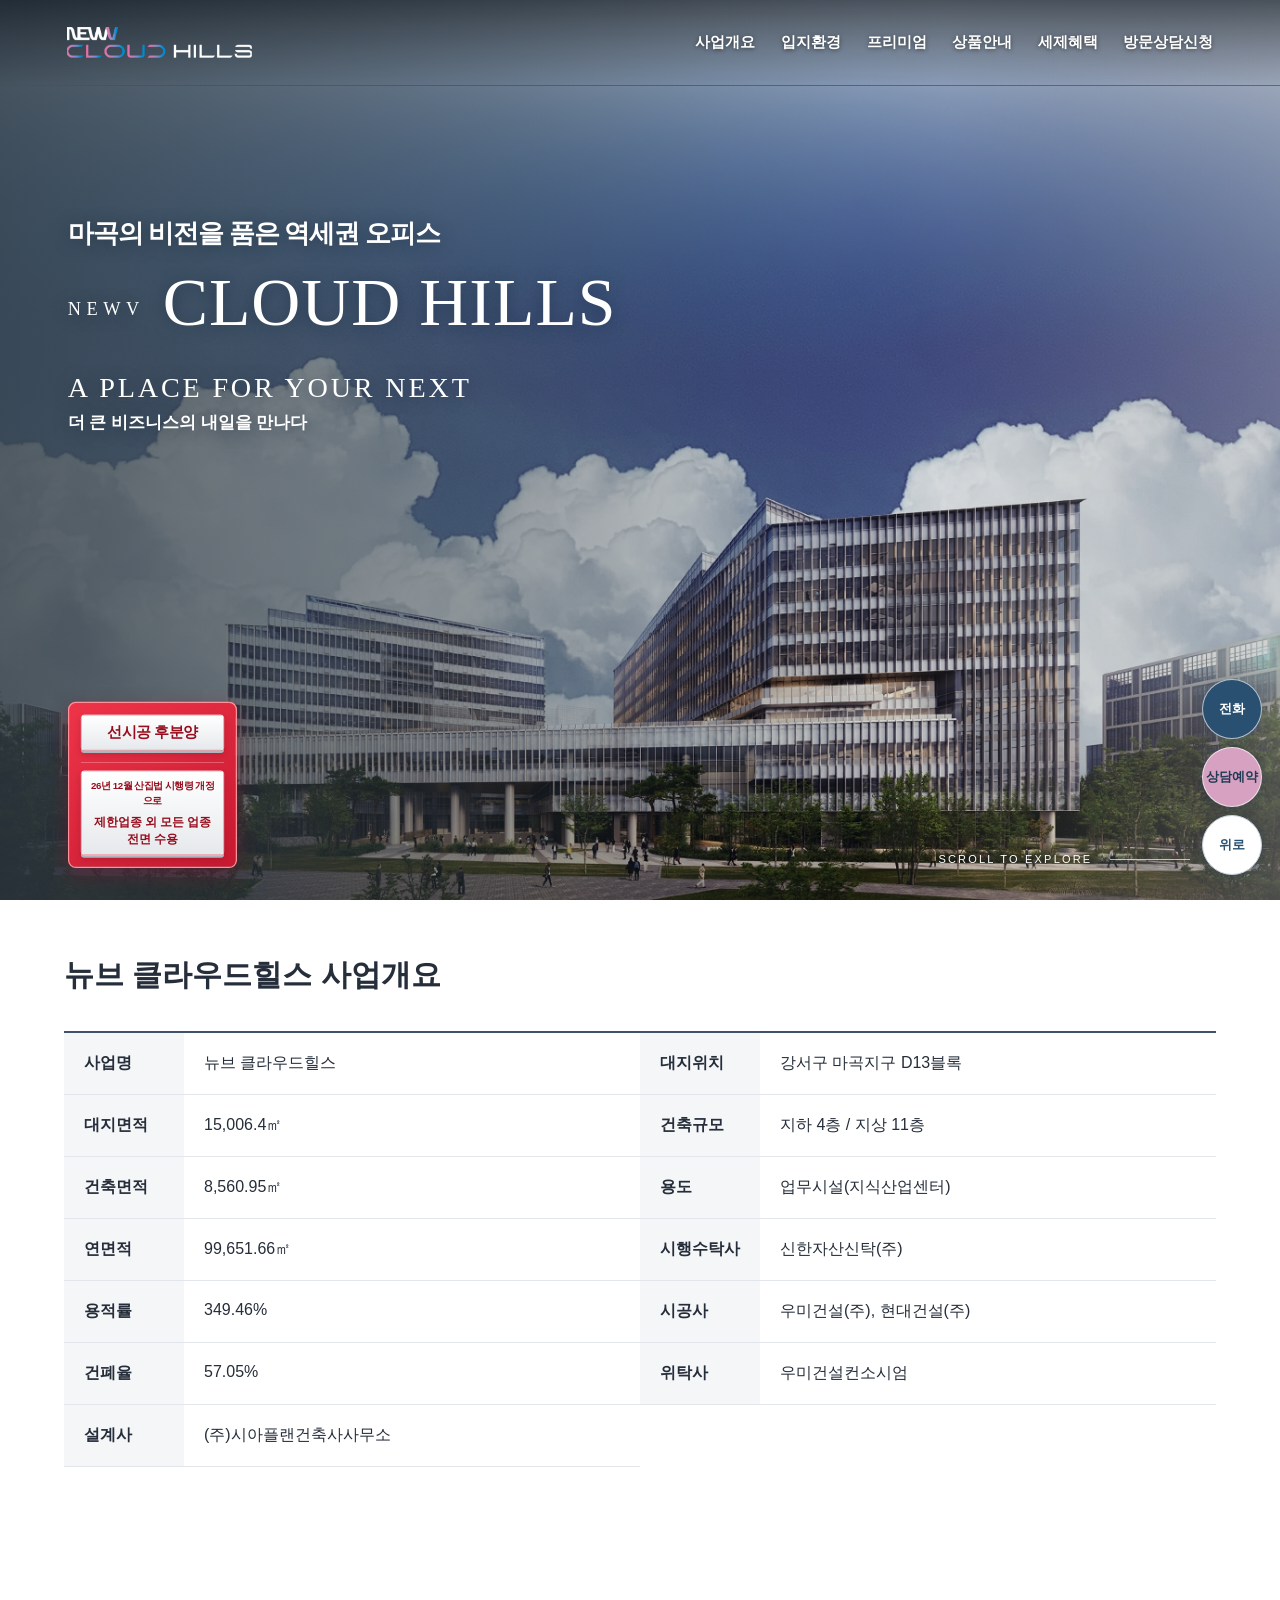
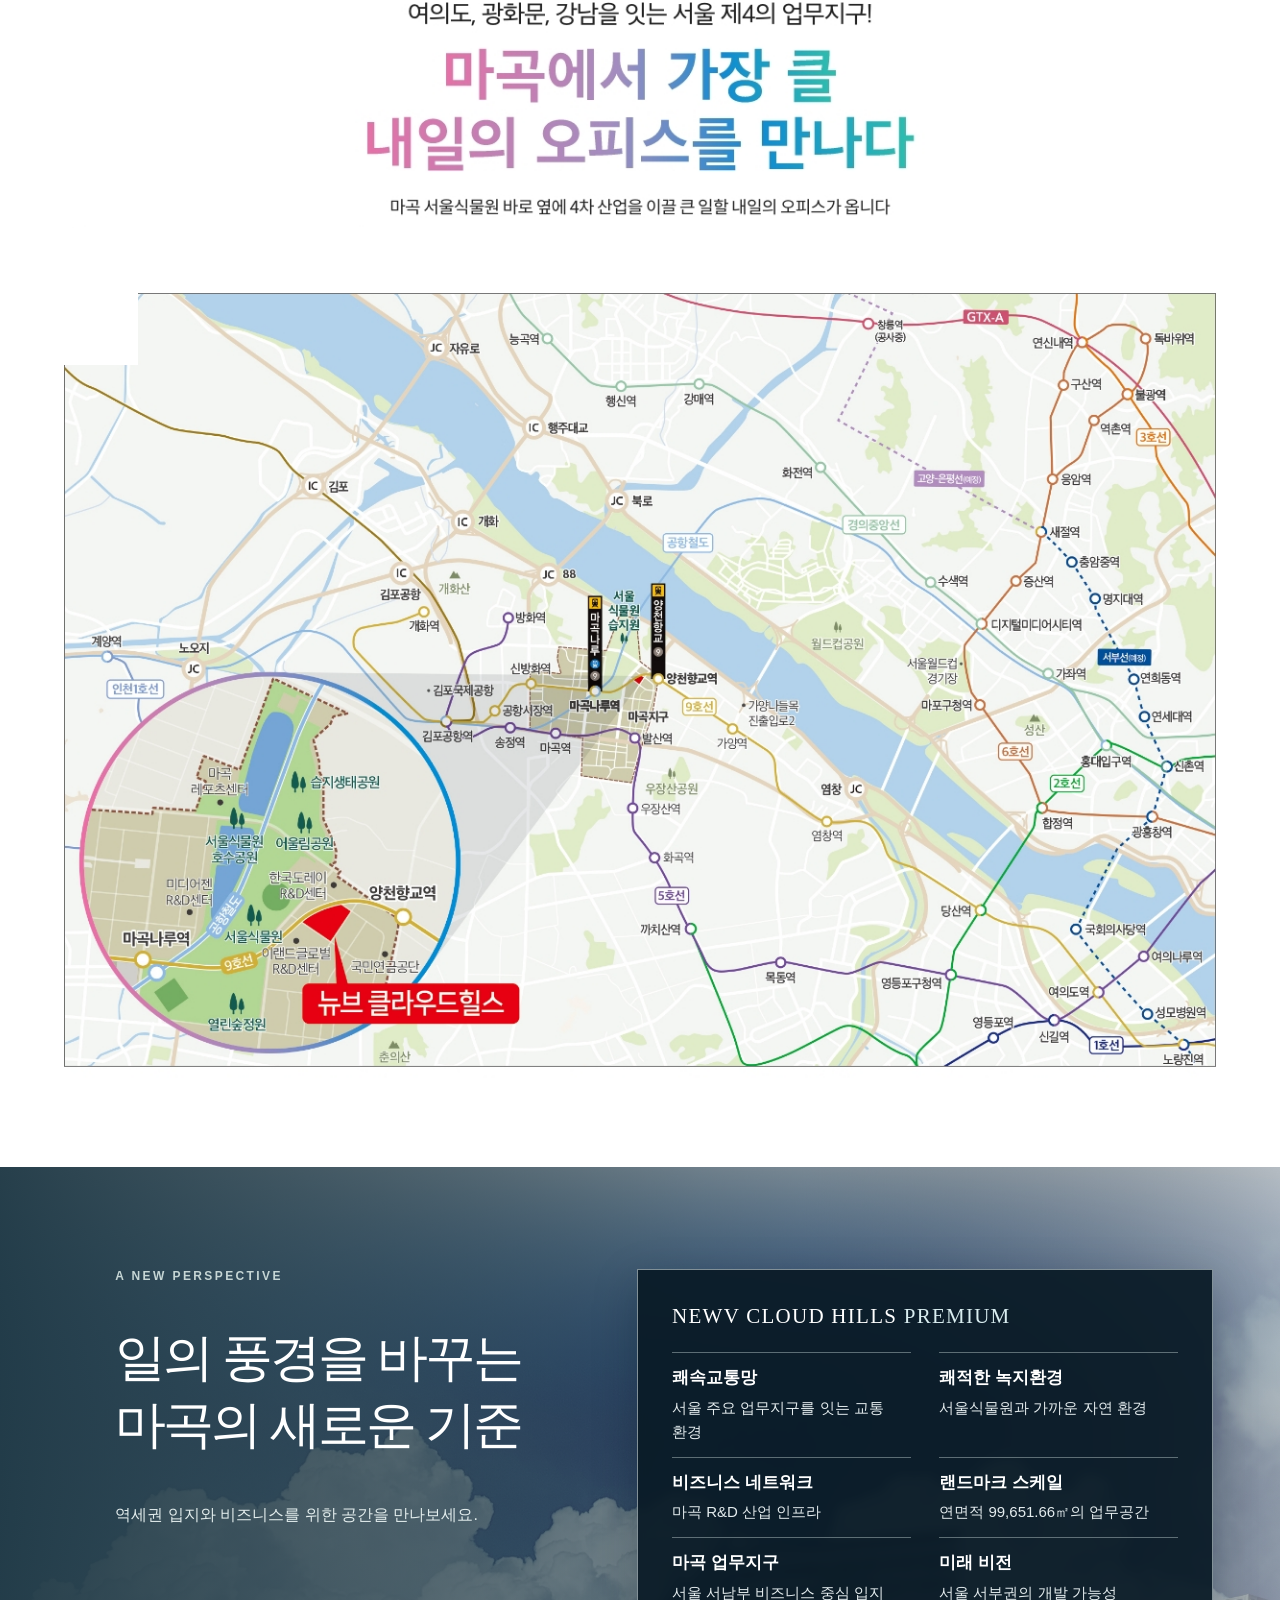
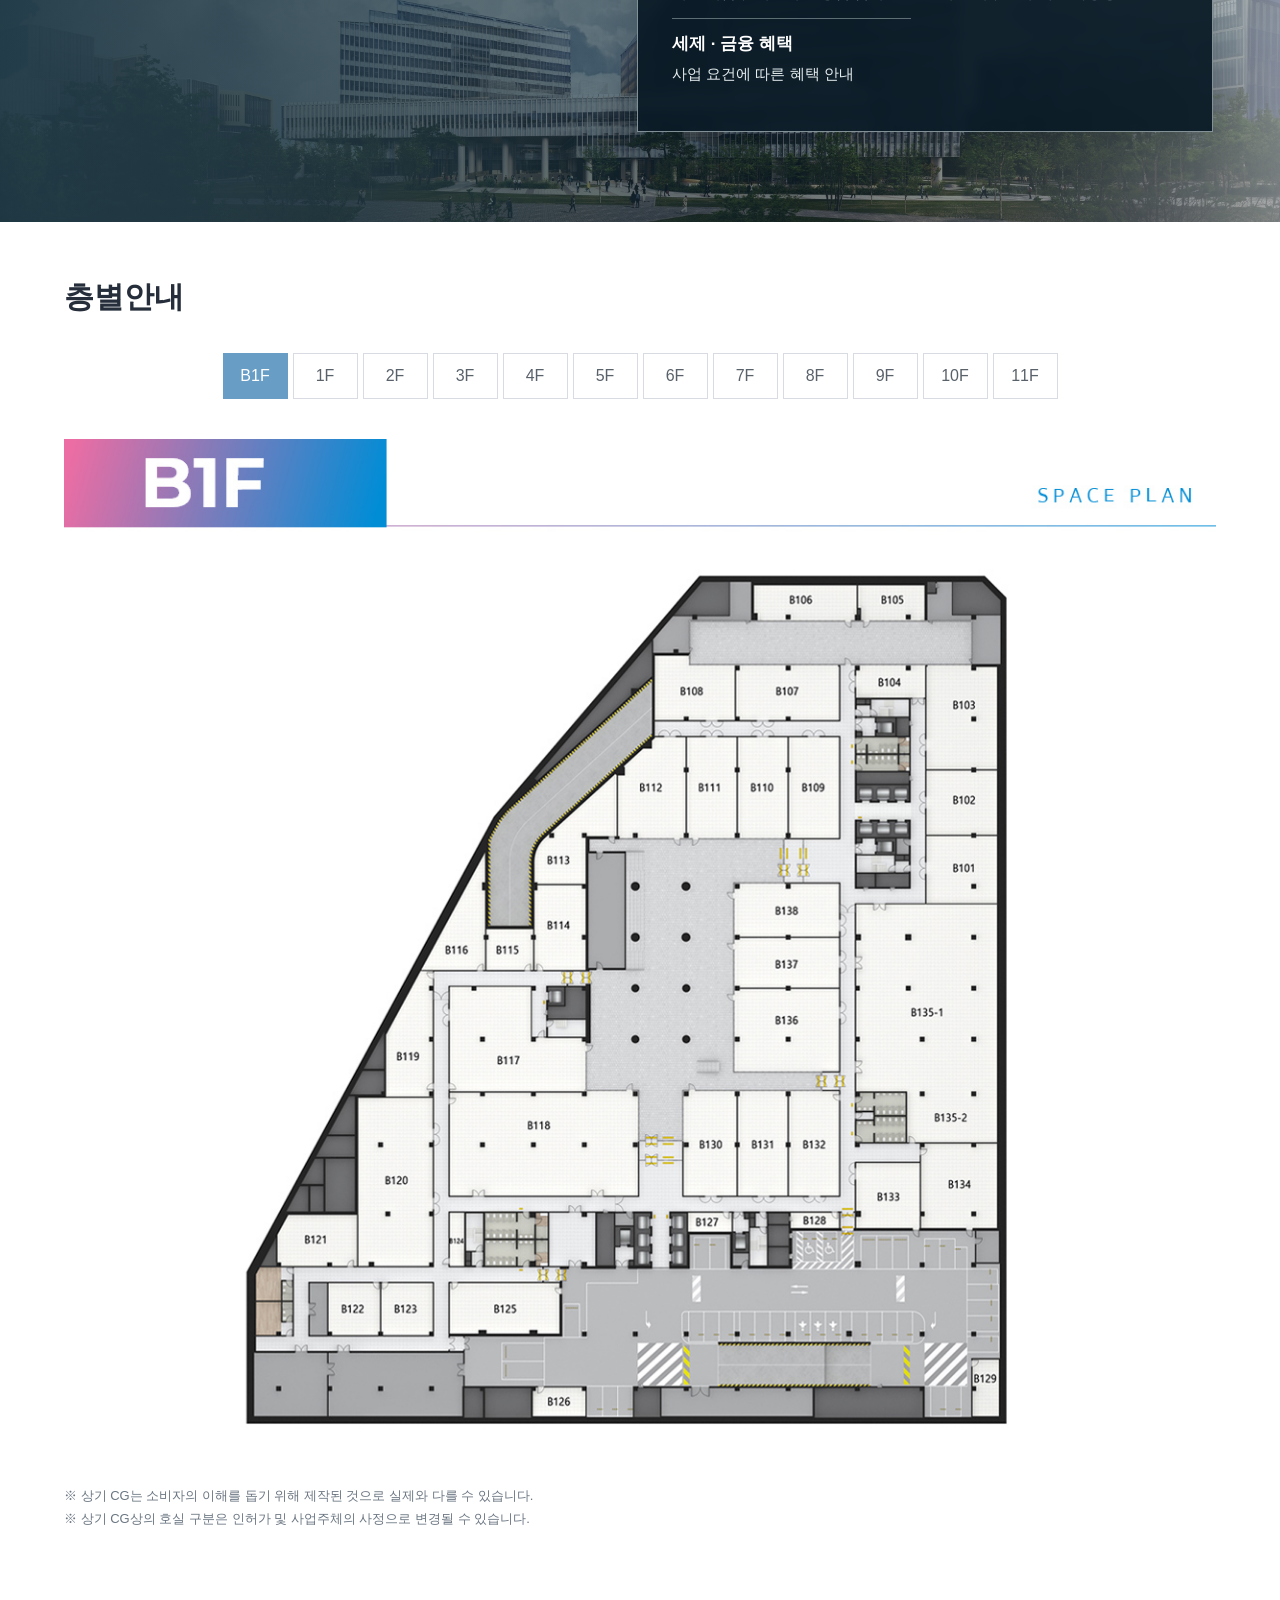
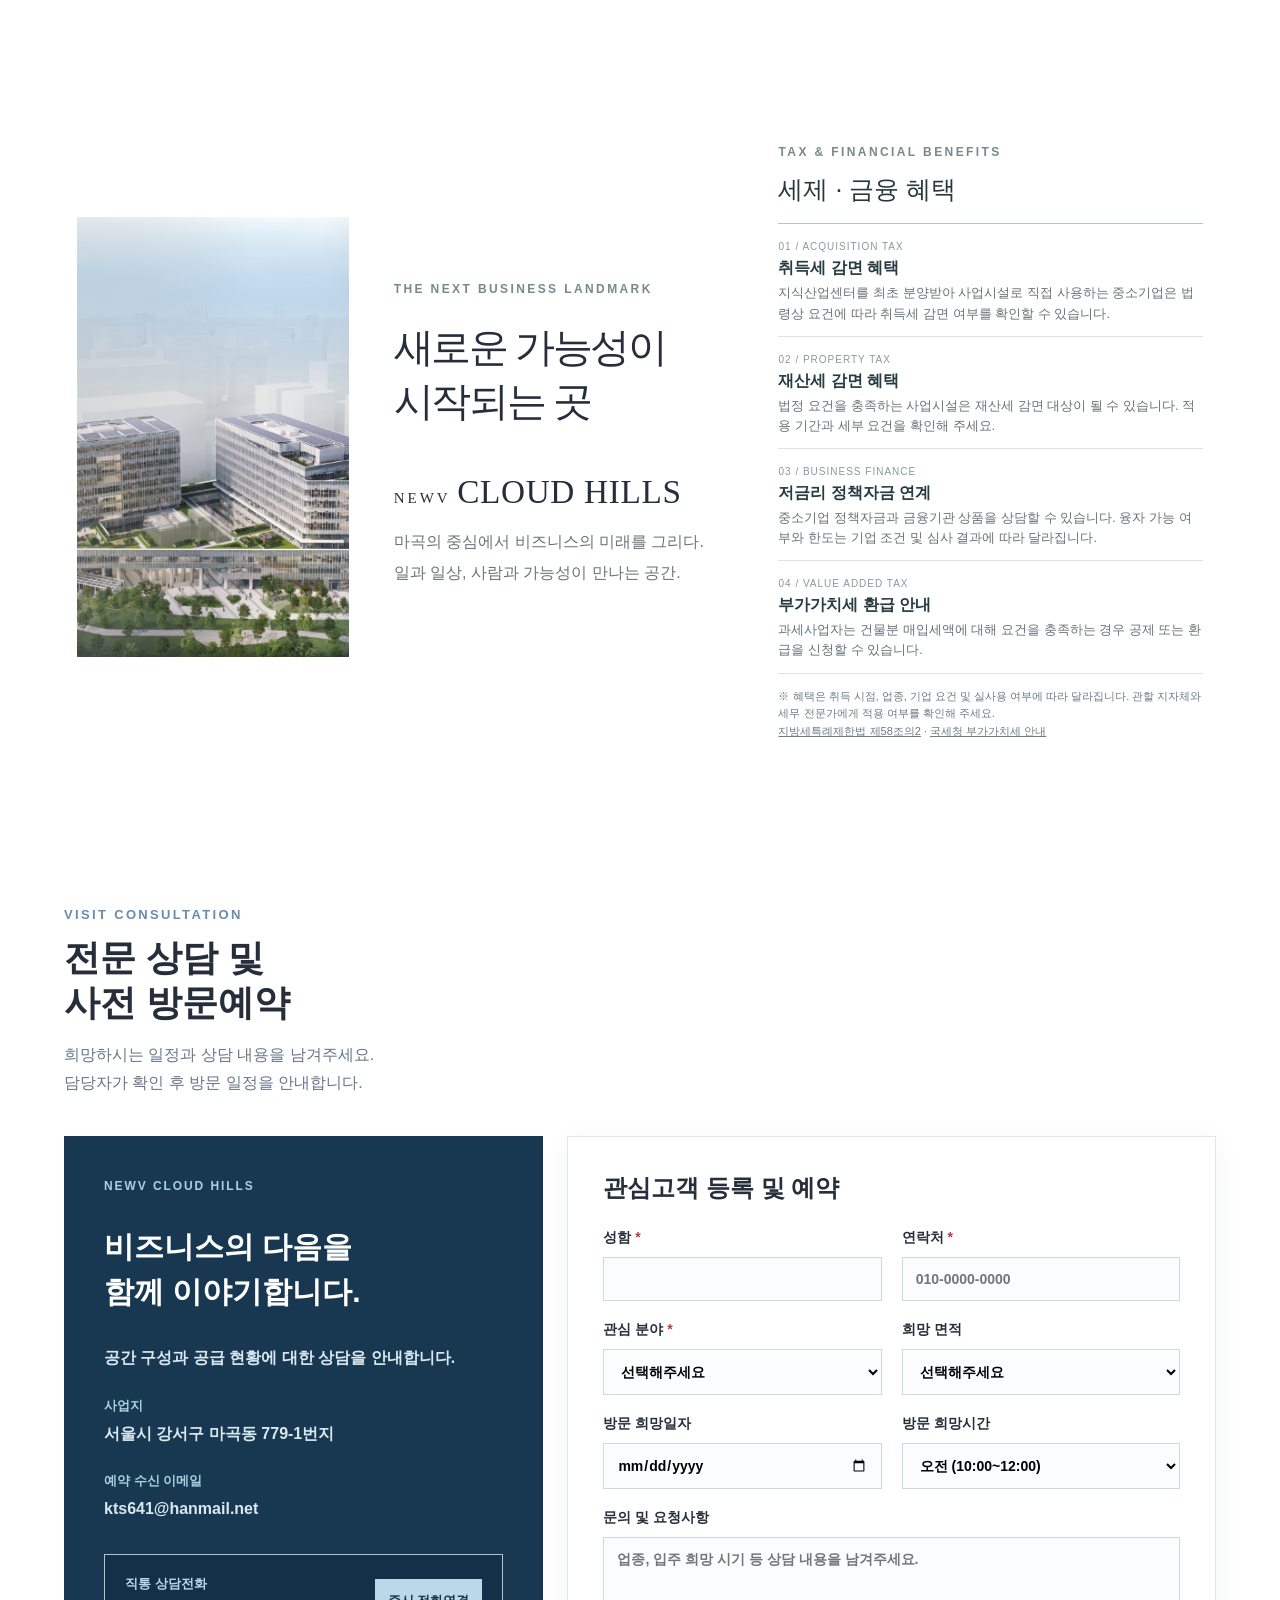
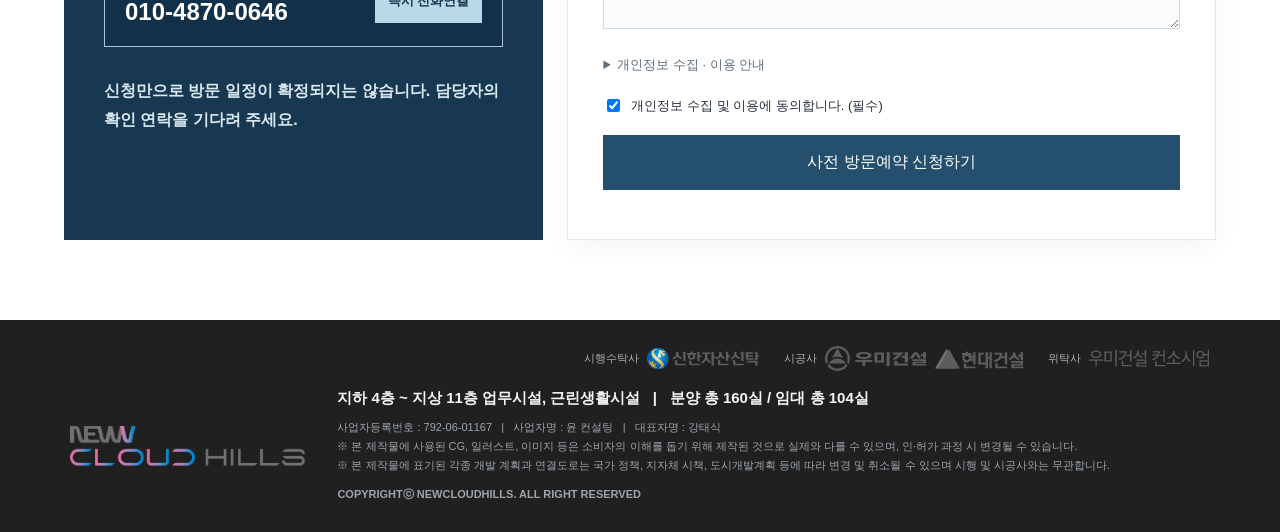
==== commit 09b17ac8: "Improve mobile map and sharing preview" ====
--- a/index.html
+++ b/index.html
@@ -1 +1 @@
-<!doctype html><html lang="ko"><head><meta charset="utf-8"><meta name="viewport" content="width=device-width,initial-scale=1"><meta name="robots" content="index,follow"><meta name="description" content="뉴브 클라우드힐스 사업개요, 입지환경, 프리미엄7, 층별안내와 방문상담을 확인하세요."><meta property="og:type" content="website"><meta property="og:title" content="뉴브 클라우드힐스 | 마곡 지식산업센터"><meta property="og:description" content="뉴브 클라우드힐스 사업개요, 입지환경, 프리미엄7, 층별안내와 방문상담을 확인하세요."><title>뉴브 클라우드힐스 | 마곡 지식산업센터</title><link rel="stylesheet" href="style.css"></head><body data-page="home"><header><a class="logo" href="index.html#home" aria-label="뉴브 클라우드힐스 홈"><img src="assets/main-logo-white.png" alt="NEWV CLOUD HILLS"></a><nav aria-label="주 메뉴"><a href="overview.html#overview" data-section="overview">사업개요</a><a href="environment.html#environment" data-section="environment">입지환경</a><a href="premium.html#premium" data-section="premium">프리미엄</a><a href="floor.html#floor" data-section="floor">상품안내</a><a href="tax.html#tax" data-section="tax">세제혜택</a><a href="contact.html#contact" data-section="contact">방문상담신청</a></nav></header><main><section id="home" class="page home"><aside class="hero-notice" aria-label="분양 및 입주 안내"><div class="hero-notice-label">선시공 후분양</div><div class="hero-notice-divider"></div><div class="hero-notice-detail"><span>26년 12월 산집법 시행령 개정으로</span><strong>제한업종 외 모든 업종<br>전면 수용</strong></div></aside><div class="home-message"><p class="hero-kicker">마곡의 비전을 품은 역세권 오피스</p><p class="hero-brand"><span>NEWV</span> CLOUD HILLS</p><p class="hero-english">A PLACE FOR YOUR NEXT</p><p class="hero-subtitle">더 큰 비즈니스의 내일을 만나다</p></div><div class="hero-scroll">SCROLL TO EXPLORE <span></span></div><h1 class="sr-only">뉴브 클라우드힐스</h1></section><section id="overview" class="page sub"><div class="section-heading sr-only"><h2>사업개요</h2></div><div class="content"><div class="overview-details"><h2>뉴브 클라우드힐스 사업개요</h2><dl><div><dt>사업명</dt><dd>뉴브 클라우드힐스</dd></div><div><dt>대지위치</dt><dd>강서구 마곡지구 D13블록</dd></div><div><dt>대지면적</dt><dd>15,006.4㎡</dd></div><div><dt>건축규모</dt><dd>지하 4층 / 지상 11층</dd></div><div><dt>건축면적</dt><dd>8,560.95㎡</dd></div><div><dt>용도</dt><dd>업무시설(지식산업센터)</dd></div><div><dt>연면적</dt><dd>99,651.66㎡</dd></div><div><dt>시행수탁사</dt><dd>신한자산신탁(주)</dd></div><div><dt>용적률</dt><dd>349.46%</dd></div><div><dt>시공사</dt><dd>우미건설(주), 현대건설(주)</dd></div><div><dt>건폐율</dt><dd>57.05%</dd></div><div><dt>위탁사</dt><dd>우미건설컨소시엄</dd></div><div><dt>설계사</dt><dd>(주)시아플랜건축사사무소</dd></div></dl></div><img class="full-image overview-mobile" src="assets/overview.jpg" alt="뉴브 클라우드힐스 사업개요"></div></section><section id="environment" class="page sub"><div class="section-heading sr-only"><h2>입지환경</h2></div><div class="content"><div class="environment-image"><img class="full-image" src="assets/environment.jpg" alt="뉴브 클라우드힐스 입지환경"><span class="hide-zoom-label" aria-hidden="true"></span><span class="hide-zoom-box" aria-hidden="true"></span></div></div></section><section id="premium" class="page sub feature-banner premium-page"><h1 class="sr-only">프리미엄</h1><div><p class="eyebrow">A NEW PERSPECTIVE</p><h2>일의 풍경을 바꾸는<br>마곡의 새로운 기준</h2><p>역세권 입지와 비즈니스를 위한 공간을 만나보세요.</p></div><div class="premium-summary" aria-label="뉴브 클라우드힐스 프리미엄"><h3>NEWV CLOUD HILLS <span>PREMIUM</span></h3><div class="premium-list"><article><b>쾌속교통망</b><span>서울 주요 업무지구를 잇는 교통 환경</span></article><article><b>쾌적한 녹지환경</b><span>서울식물원과 가까운 자연 환경</span></article><article><b>비즈니스 네트워크</b><span>마곡 R&amp;D 산업 인프라</span></article><article><b>랜드마크 스케일</b><span>연면적 99,651.66㎡의 업무공간</span></article><article><b>마곡 업무지구</b><span>서울 서남부 비즈니스 중심 입지</span></article><article><b>미래 비전</b><span>서울 서부권의 개발 가능성</span></article><article><b>세제 · 금융 혜택</b><span>사업 요건에 따른 혜택 안내</span></article></div></div></section><section id="floor" class="page sub"><div class="section-heading sr-only"><h2>층별안내</h2></div><div class="content"><h2 class="floor-heading">층별안내</h2><div class="floor-tabs" role="group" aria-label="층 선택"></div><img id="floor-image" class="full-image" tabindex="0" role="button" aria-label="선택한 층별 도면 크게 보기" src="assets/floor_01.jpg" alt="B1F 층별 안내"><p class="note">※ 상기 CG는 소비자의 이해를 돕기 위해 제작된 것으로 실제와 다를 수 있습니다.<br>※ 상기 CG상의 호실 구분은 인허가 및 사업주체의 사정으로 변경될 수 있습니다.</p></div></section><section id="tax" class="page sub tax-section"><div class="tax-editorial"><div class="intro-photo" role="img" aria-label="뉴브 클라우드힐스 조감도"></div><div class="intro-copy"><p class="eyebrow">THE NEXT BUSINESS LANDMARK</p><h2>새로운 가능성이<br>시작되는 곳</h2><p class="intro-brand">NEWV <em>CLOUD HILLS</em></p><p>마곡의 중심에서 비즈니스의 미래를 그리다.<br>일과 일상, 사람과 가능성이 만나는 공간.</p></div><div class="tax-benefits"><p class="eyebrow">TAX &amp; FINANCIAL BENEFITS</p><h2>세제 · 금융 혜택</h2><div class="tax-grid"><article><span>01 / ACQUISITION TAX</span><h3>취득세 감면 혜택</h3><p>지식산업센터를 최초 분양받아 사업시설로 직접 사용하는 중소기업은 법령상 요건에 따라 취득세 감면 여부를 확인할 수 있습니다.</p></article><article><span>02 / PROPERTY TAX</span><h3>재산세 감면 혜택</h3><p>법정 요건을 충족하는 사업시설은 재산세 감면 대상이 될 수 있습니다. 적용 기간과 세부 요건을 확인해 주세요.</p></article><article><span>03 / BUSINESS FINANCE</span><h3>저금리 정책자금 연계</h3><p>중소기업 정책자금과 금융기관 상품을 상담할 수 있습니다. 융자 가능 여부와 한도는 기업 조건 및 심사 결과에 따라 달라집니다.</p></article><article><span>04 / VALUE ADDED TAX</span><h3>부가가치세 환급 안내</h3><p>과세사업자는 건물분 매입세액에 대해 요건을 충족하는 경우 공제 또는 환급을 신청할 수 있습니다.</p></article></div><p class="tax-note">※ 혜택은 취득 시점, 업종, 기업 요건 및 실사용 여부에 따라 달라집니다. 관할 지자체와 세무 전문가에게 적용 여부를 확인해 주세요.<br><a href="https://www.law.go.kr/법령/지방세특례제한법/제58조의2" target="_blank" rel="noopener">지방세특례제한법 제58조의2</a> · <a href="https://www.nts.go.kr/nts/cm/cntnts/cntntsView.do?cntntsId=7806" target="_blank" rel="noopener">국세청 부가가치세 안내</a></p></div></div></section><section id="contact" class="page sub"><div class="section-heading sr-only"><h2>방문상담신청</h2></div><div class="content contact-wrap"><div class="contact-heading"><span>VISIT CONSULTATION</span><h2>전문 상담 및<br>사전 방문예약</h2><p>희망하시는 일정과 상담 내용을 남겨주세요.<br>담당자가 확인 후 방문 일정을 안내합니다.</p></div><div class="visit-layout"><aside class="visit-info"><span>NEWV CLOUD HILLS</span><h3>비즈니스의 다음을<br>함께 이야기합니다.</h3><p>공간 구성과 공급 현황에 대한 상담을 안내합니다.</p><dl><dt>사업지</dt><dd>서울시 강서구 마곡동 779-1번지</dd><dt>예약 수신 이메일</dt><dd>kts641@hanmail.net</dd></dl><div class="visit-call"><div><small>직통 상담전화</small><strong>010-4870-0646</strong></div><a href="tel:01048700646">즉시 전화연결</a></div><p>신청만으로 방문 일정이 확정되지는 않습니다. 담당자의 확인 연락을 기다려 주세요.</p></aside><form id="visit-form"><h3>관심고객 등록 및 예약</h3><div class="fields"><label>성함 <b>*</b><input name="성함" autocomplete="name" required maxlength="50"></label><label>연락처 <b>*</b><input name="연락처" type="tel" autocomplete="tel" required maxlength="30" placeholder="010-0000-0000"></label><label>관심 분야 <b>*</b><select name="관심분야" required><option value="">선택해주세요</option><option>지식산업센터 분양 (실입주)</option><option>사옥 · 대형 평형 상담</option><option>소형 섹션오피스</option><option>근린생활시설(상가)</option><option>기타 상담</option></select></label><label>희망 면적<select name="희망면적"><option>선택해주세요</option><option>전용 10~25평</option><option>전용 30~50평</option><option>전용 60~100평</option><option>전용 200평 이상</option><option>별도 상담</option></select></label><label>방문 희망일자<input name="방문희망일" type="date"></label><label>방문 희망시간<select name="방문희망시간"><option>오전 (10:00~12:00)</option><option>오후 (13:00~15:00)</option><option>오후 (15:00~17:00)</option><option>별도 협의</option></select></label><label class="full">문의 및 요청사항<textarea name="문의사항" rows="4" maxlength="2000" placeholder="업종, 입주 희망 시기 등 상담 내용을 남겨주세요."></textarea></label></div><details><summary>개인정보 수집 · 이용 안내</summary><p>수집 항목: 성함, 연락처, 관심 분야, 희망 면적, 방문 희망일·시간, 문의사항<br>이용 목적: 분양 상담 및 방문 일정 조율<br>수신처: kts641@hanmail.net<br>보유 기간: 상담 완료 후 90일 이내 삭제<br>전송 서비스: FormSubmit(입력 내용을 이메일로 전달)<br>동의를 거부할 수 있으나 예약 접수가 제한됩니다.</p></details><label class="consent"><input type="checkbox" required checked> 개인정보 수집 및 이용에 동의합니다. (필수)</label><input name="_honey" tabindex="-1" autocomplete="off" class="honey" aria-hidden="true"><button class="submit" type="submit">사전 방문예약 신청하기</button><p id="status" role="status" aria-live="polite"></p></form></div></div></section></main><footer class="site-footer"><div class="footer-inner"><div class="footer-brands" aria-label="사업 관계사"><div><span>시행수탁사</span><img src="assets/shinhan.png" alt="신한자산신탁"></div><div><span>시공사</span><img src="assets/woomi-01.png" alt="우미건설"><img src="assets/hyundai.png" alt="현대건설"></div><div><span>위탁사</span><img src="assets/woomi-02.png" alt="우미건설 컨소시엄"></div></div><div class="footer-main"><img class="footer-logo" src="assets/footer-logo.png" alt="뉴브 클라우드힐스"><div><strong>지하 4층 ~ 지상 11층 업무시설, 근린생활시설 &nbsp; | &nbsp; 분양 총 160실 / 임대 총 104실</strong><p>온라인대행 : 리얼투데이 &nbsp; | &nbsp; 대표자명 : 김운철 &nbsp; | &nbsp; 주소 : 서울시 강남구 언주로 650, 9층(논현동 238-5) &nbsp; | &nbsp; 사업자번호 : 214-88-75980<br>※ 본 제작물에 사용된 CG, 일러스트, 이미지 등은 소비자의 이해를 돕기 위해 제작된 것으로 실제와 다를 수 있으며, 인·허가 과정 시 변경될 수 있습니다.<br>※ 본 제작물에 표기된 각종 개발 계획과 연결도로는 국가 정책, 지자체 시책, 도시개발계획 등에 따라 변경 및 취소될 수 있으며 시행 및 시공사와는 무관합니다.</p><small>COPYRIGHTⓒ NEWCLOUDHILLS. ALL RIGHT RESERVED</small></div></div></div></footer><dialog class="floor-dialog" aria-label="층별 도면 확대"><div class="floor-dialog-bar"><span id="floor-dialog-title">층별 도면</span><div class="floor-dialog-controls"><button type="button" id="floor-zoom-toggle" aria-pressed="false">확대 +</button><button type="button" id="floor-dialog-close">닫기</button></div></div><div class="floor-dialog-content"><img id="floor-dialog-image" alt=""></div></dialog><aside class="quick-actions" aria-label="빠른 메뉴"><a href="tel:01048700646" aria-label="전화 상담 연결">전화</a><a href="contact.html#contact" data-quick-contact>상담예약</a><a href="#home" data-quick-top>위로</a></aside><script src="app.js"></script></body></html>
+<!doctype html><html lang="ko"><head><meta charset="utf-8"><meta name="viewport" content="width=device-width,initial-scale=1"><meta name="robots" content="index,follow"><meta name="description" content="뉴브 클라우드힐스 사업개요, 입지환경, 프리미엄7, 층별안내와 방문상담을 확인하세요."><meta property="og:image" content="https://cloudhills.vercel.app/assets/visual-bg-03.jpg"><meta property="og:image:alt" content="뉴브 클라우드힐스 건물 조감도"><meta name="twitter:card" content="summary_large_image"><meta name="twitter:image" content="https://cloudhills.vercel.app/assets/visual-bg-03.jpg"><meta property="og:type" content="website"><meta property="og:title" content="뉴브 클라우드힐스 | 마곡 지식산업센터"><meta property="og:description" content="뉴브 클라우드힐스 사업개요, 입지환경, 프리미엄7, 층별안내와 방문상담을 확인하세요."><title>뉴브 클라우드힐스 | 마곡 지식산업센터</title><link rel="stylesheet" href="style.css"></head><body data-page="home"><header><a class="logo" href="index.html#home" aria-label="뉴브 클라우드힐스 홈"><img src="assets/main-logo-white.png" alt="NEWV CLOUD HILLS"></a><nav aria-label="주 메뉴"><a href="overview.html#overview" data-section="overview">사업개요</a><a href="environment.html#environment" data-section="environment">입지환경</a><a href="premium.html#premium" data-section="premium">프리미엄</a><a href="floor.html#floor" data-section="floor">상품안내</a><a href="tax.html#tax" data-section="tax">세제혜택</a><a href="contact.html#contact" data-section="contact">방문상담신청</a></nav></header><main><section id="home" class="page home"><aside class="hero-notice" aria-label="분양 및 입주 안내"><div class="hero-notice-label">선시공 후분양</div><div class="hero-notice-divider"></div><div class="hero-notice-detail"><span>26년 12월 산집법 시행령 개정으로</span><strong>제한업종 외 모든 업종<br>전면 수용</strong></div></aside><div class="home-message"><p class="hero-kicker">마곡의 비전을 품은 역세권 오피스</p><p class="hero-brand"><span>NEWV</span> CLOUD HILLS</p><p class="hero-english">A PLACE FOR YOUR NEXT</p><p class="hero-subtitle">더 큰 비즈니스의 내일을 만나다</p></div><div class="hero-scroll">SCROLL TO EXPLORE <span></span></div><h1 class="sr-only">뉴브 클라우드힐스</h1></section><section id="overview" class="page sub"><div class="section-heading sr-only"><h2>사업개요</h2></div><div class="content"><div class="overview-details"><h2>뉴브 클라우드힐스 사업개요</h2><dl><div><dt>사업명</dt><dd>뉴브 클라우드힐스</dd></div><div><dt>대지위치</dt><dd>강서구 마곡지구 D13블록</dd></div><div><dt>대지면적</dt><dd>15,006.4㎡</dd></div><div><dt>건축규모</dt><dd>지하 4층 / 지상 11층</dd></div><div><dt>건축면적</dt><dd>8,560.95㎡</dd></div><div><dt>용도</dt><dd>업무시설(지식산업센터)</dd></div><div><dt>연면적</dt><dd>99,651.66㎡</dd></div><div><dt>시행수탁사</dt><dd>신한자산신탁(주)</dd></div><div><dt>용적률</dt><dd>349.46%</dd></div><div><dt>시공사</dt><dd>우미건설(주), 현대건설(주)</dd></div><div><dt>건폐율</dt><dd>57.05%</dd></div><div><dt>위탁사</dt><dd>우미건설컨소시엄</dd></div><div><dt>설계사</dt><dd>(주)시아플랜건축사사무소</dd></div></dl></div><img class="full-image overview-mobile" src="assets/overview.jpg" alt="뉴브 클라우드힐스 사업개요"></div></section><section id="environment" class="page sub"><div class="section-heading sr-only"><h2>입지환경</h2></div><div class="content"><div class="environment-image"><img class="full-image map-trigger" src="assets/environment.jpg" alt="뉴브 클라우드힐스 입지환경" tabindex="0" role="button" aria-label="입지환경 지도 확대 보기"><span class="hide-zoom-label" aria-hidden="true"></span><span class="hide-zoom-box" aria-hidden="true"></span></div><p class="map-hint">지도를 누르면 크게 볼 수 있습니다.</p></div></section><section id="premium" class="page sub feature-banner premium-page"><h1 class="sr-only">프리미엄</h1><div><p class="eyebrow">A NEW PERSPECTIVE</p><h2>일의 풍경을 바꾸는<br>마곡의 새로운 기준</h2><p>역세권 입지와 비즈니스를 위한 공간을 만나보세요.</p></div><div class="premium-summary" aria-label="뉴브 클라우드힐스 프리미엄"><h3>NEWV CLOUD HILLS <span>PREMIUM</span></h3><div class="premium-list"><article><b>쾌속교통망</b><span>서울 주요 업무지구를 잇는 교통 환경</span></article><article><b>쾌적한 녹지환경</b><span>서울식물원과 가까운 자연 환경</span></article><article><b>비즈니스 네트워크</b><span>마곡 R&amp;D 산업 인프라</span></article><article><b>랜드마크 스케일</b><span>연면적 99,651.66㎡의 업무공간</span></article><article><b>마곡 업무지구</b><span>서울 서남부 비즈니스 중심 입지</span></article><article><b>미래 비전</b><span>서울 서부권의 개발 가능성</span></article><article><b>세제 · 금융 혜택</b><span>사업 요건에 따른 혜택 안내</span></article></div></div></section><section id="floor" class="page sub"><div class="section-heading sr-only"><h2>층별안내</h2></div><div class="content"><h2 class="floor-heading">층별안내</h2><div class="floor-tabs" role="group" aria-label="층 선택"></div><img id="floor-image" class="full-image" tabindex="0" role="button" aria-label="선택한 층별 도면 크게 보기" src="assets/floor_01.jpg" alt="B1F 층별 안내"><p class="note">※ 상기 CG는 소비자의 이해를 돕기 위해 제작된 것으로 실제와 다를 수 있습니다.<br>※ 상기 CG상의 호실 구분은 인허가 및 사업주체의 사정으로 변경될 수 있습니다.</p></div></section><section id="tax" class="page sub tax-section"><div class="tax-editorial"><div class="intro-photo" role="img" aria-label="뉴브 클라우드힐스 조감도"></div><div class="intro-copy"><p class="eyebrow">THE NEXT BUSINESS LANDMARK</p><h2>새로운 가능성이<br>시작되는 곳</h2><p class="intro-brand">NEWV <em>CLOUD HILLS</em></p><p>마곡의 중심에서 비즈니스의 미래를 그리다.<br>일과 일상, 사람과 가능성이 만나는 공간.</p></div><div class="tax-benefits"><p class="eyebrow">TAX &amp; FINANCIAL BENEFITS</p><h2>세제 · 금융 혜택</h2><div class="tax-grid"><article><span>01 / ACQUISITION TAX</span><h3>취득세 감면 혜택</h3><p>지식산업센터를 최초 분양받아 사업시설로 직접 사용하는 중소기업은 법령상 요건에 따라 취득세 감면 여부를 확인할 수 있습니다.</p></article><article><span>02 / PROPERTY TAX</span><h3>재산세 감면 혜택</h3><p>법정 요건을 충족하는 사업시설은 재산세 감면 대상이 될 수 있습니다. 적용 기간과 세부 요건을 확인해 주세요.</p></article><article><span>03 / BUSINESS FINANCE</span><h3>저금리 정책자금 연계</h3><p>중소기업 정책자금과 금융기관 상품을 상담할 수 있습니다. 융자 가능 여부와 한도는 기업 조건 및 심사 결과에 따라 달라집니다.</p></article><article><span>04 / VALUE ADDED TAX</span><h3>부가가치세 환급 안내</h3><p>과세사업자는 건물분 매입세액에 대해 요건을 충족하는 경우 공제 또는 환급을 신청할 수 있습니다.</p></article></div><p class="tax-note">※ 혜택은 취득 시점, 업종, 기업 요건 및 실사용 여부에 따라 달라집니다. 관할 지자체와 세무 전문가에게 적용 여부를 확인해 주세요.<br><a href="https://www.law.go.kr/법령/지방세특례제한법/제58조의2" target="_blank" rel="noopener">지방세특례제한법 제58조의2</a> · <a href="https://www.nts.go.kr/nts/cm/cntnts/cntntsView.do?cntntsId=7806" target="_blank" rel="noopener">국세청 부가가치세 안내</a></p></div></div></section><section id="contact" class="page sub"><div class="section-heading sr-only"><h2>방문상담신청</h2></div><div class="content contact-wrap"><div class="contact-heading"><span>VISIT CONSULTATION</span><h2>전문 상담 및<br>사전 방문예약</h2><p>희망하시는 일정과 상담 내용을 남겨주세요.<br>담당자가 확인 후 방문 일정을 안내합니다.</p></div><div class="visit-layout"><aside class="visit-info"><span>NEWV CLOUD HILLS</span><h3>비즈니스의 다음을<br>함께 이야기합니다.</h3><p>공간 구성과 공급 현황에 대한 상담을 안내합니다.</p><dl><dt>사업지</dt><dd>서울시 강서구 마곡동 779-1번지</dd><dt>예약 수신 이메일</dt><dd>kts641@hanmail.net</dd></dl><div class="visit-call"><div><small>직통 상담전화</small><strong>010-4870-0646</strong></div><a href="tel:01048700646">즉시 전화연결</a></div><p>신청만으로 방문 일정이 확정되지는 않습니다. 담당자의 확인 연락을 기다려 주세요.</p></aside><form id="visit-form"><h3>관심고객 등록 및 예약</h3><div class="fields"><label>성함 <b>*</b><input name="성함" autocomplete="name" required maxlength="50"></label><label>연락처 <b>*</b><input name="연락처" type="tel" autocomplete="tel" required maxlength="30" placeholder="010-0000-0000"></label><label>관심 분야 <b>*</b><select name="관심분야" required><option value="">선택해주세요</option><option>지식산업센터 분양 (실입주)</option><option>사옥 · 대형 평형 상담</option><option>소형 섹션오피스</option><option>근린생활시설(상가)</option><option>기타 상담</option></select></label><label>희망 면적<select name="희망면적"><option>선택해주세요</option><option>전용 10~25평</option><option>전용 30~50평</option><option>전용 60~100평</option><option>전용 200평 이상</option><option>별도 상담</option></select></label><label>방문 희망일자<input name="방문희망일" type="date"></label><label>방문 희망시간<select name="방문희망시간"><option>오전 (10:00~12:00)</option><option>오후 (13:00~15:00)</option><option>오후 (15:00~17:00)</option><option>별도 협의</option></select></label><label class="full">문의 및 요청사항<textarea name="문의사항" rows="4" maxlength="2000" placeholder="업종, 입주 희망 시기 등 상담 내용을 남겨주세요."></textarea></label></div><details><summary>개인정보 수집 · 이용 안내</summary><p>수집 항목: 성함, 연락처, 관심 분야, 희망 면적, 방문 희망일·시간, 문의사항<br>이용 목적: 분양 상담 및 방문 일정 조율<br>수신처: kts641@hanmail.net<br>보유 기간: 상담 완료 후 90일 이내 삭제<br>전송 서비스: FormSubmit(입력 내용을 이메일로 전달)<br>동의를 거부할 수 있으나 예약 접수가 제한됩니다.</p></details><label class="consent"><input type="checkbox" required checked> 개인정보 수집 및 이용에 동의합니다. (필수)</label><input name="_honey" tabindex="-1" autocomplete="off" class="honey" aria-hidden="true"><button class="submit" type="submit">사전 방문예약 신청하기</button><p id="status" role="status" aria-live="polite"></p></form></div></div></section></main><footer class="site-footer"><div class="footer-inner"><div class="footer-brands" aria-label="사업 관계사"><div><span>시행수탁사</span><img src="assets/shinhan.png" alt="신한자산신탁"></div><div><span>시공사</span><img src="assets/woomi-01.png" alt="우미건설"><img src="assets/hyundai.png" alt="현대건설"></div><div><span>위탁사</span><img src="assets/woomi-02.png" alt="우미건설 컨소시엄"></div></div><div class="footer-main"><img class="footer-logo" src="assets/footer-logo.png" alt="뉴브 클라우드힐스"><div><strong>지하 4층 ~ 지상 11층 업무시설, 근린생활시설 &nbsp; | &nbsp; 분양 총 160실 / 임대 총 104실</strong><p>사업자등록번호 : 792-06-01167 &nbsp; | &nbsp; 사업자명 : 윤 컨설팅 &nbsp; | &nbsp; 대표자명 : 강태식<br>※ 본 제작물에 사용된 CG, 일러스트, 이미지 등은 소비자의 이해를 돕기 위해 제작된 것으로 실제와 다를 수 있으며, 인·허가 과정 시 변경될 수 있습니다.<br>※ 본 제작물에 표기된 각종 개발 계획과 연결도로는 국가 정책, 지자체 시책, 도시개발계획 등에 따라 변경 및 취소될 수 있으며 시행 및 시공사와는 무관합니다.</p><small>COPYRIGHTⓒ NEWCLOUDHILLS. ALL RIGHT RESERVED</small></div></div></div></footer><dialog class="floor-dialog" aria-label="층별 도면 확대"><div class="floor-dialog-bar"><span id="floor-dialog-title">층별 도면</span><div class="floor-dialog-controls"><button type="button" id="floor-zoom-toggle" aria-pressed="false">확대 +</button><button type="button" id="floor-dialog-close">닫기</button></div></div><div class="floor-dialog-content"><img id="floor-dialog-image" alt=""></div></dialog><dialog class="map-dialog" aria-label="입지환경 지도 확대"><div class="map-dialog-bar"><strong>입지환경 지도</strong><button type="button" class="map-close">닫기</button></div><div class="map-dialog-scroll" tabindex="0" aria-label="확대된 지도를 상하좌우로 이동"><div class="map-dialog-image"><img src="assets/environment.jpg" alt="뉴브 클라우드힐스 입지환경 지도"><span class="hide-zoom-label" aria-hidden="true"></span><span class="hide-zoom-box" aria-hidden="true"></span></div></div><p>손가락으로 움직여 지도를 살펴보세요.</p></dialog><aside class="quick-actions" aria-label="빠른 메뉴"><a href="tel:01048700646" aria-label="전화 상담 연결">전화</a><a href="contact.html#contact" data-quick-contact>상담예약</a><a href="#home" data-quick-top>위로</a></aside><script src="app.js"></script></body></html>
--- a/style.css
+++ b/style.css
@@ -54,3 +54,6 @@
 .premium-summary h3{font-size:21px;line-height:1.35;color:#fff;letter-spacing:.06em;margin-bottom:22px}.premium-summary h3 span{color:#d9edf0}
 .premium-list{column-gap:28px}.premium-list article{padding:13px 0;border-color:rgba(224,239,240,.38)}.premium-list b{font-size:17px;line-height:1.45;color:#fff;font-weight:700}.premium-list span{font-size:15px;line-height:1.6;color:#e5edef;margin-top:5px;word-break:keep-all}
 @media(max-width:800px){.premium-summary{padding:24px 20px}.premium-summary h3{font-size:18px}.premium-list{grid-template-columns:1fr}.premium-list article{padding:12px 0}.premium-list b{font-size:16px}.premium-list span{font-size:14px}}
+/* Mobile map enlargement */
+.environment-image .hide-zoom-label,.environment-image .hide-zoom-box{display:block;pointer-events:none}.map-hint{display:none}.map-dialog{width:100%;max-width:100%;height:100%;max-height:100%;margin:0;padding:0;border:0;background:#fff}.map-dialog::backdrop{background:#071e2de6}.map-dialog-bar{height:58px;background:#173441;color:white;display:flex;align-items:center;justify-content:space-between;padding:0 16px}.map-dialog-bar button{color:#fff;background:transparent;border:1px solid #b4c6cc;padding:8px 16px;font:inherit}.map-dialog-scroll{height:calc(100% - 105px);overflow:auto;overscroll-behavior:contain;touch-action:pan-x pan-y}.map-dialog-image{position:relative;width:1200px}.map-dialog-image img{display:block;width:100%;height:auto}.map-dialog-image span{position:absolute;display:block;background:#fff;pointer-events:none}.map-dialog>p{font-size:13px;margin:12px 16px;color:#4e606a}@media(max-width:800px){.map-trigger{cursor:zoom-in}.map-hint{display:block;margin:10px 0 0;color:#4d6670;font-size:14px}}
+@media(max-width:800px){.content{padding-left:18px;padding-right:18px;margin-left:auto;margin-right:auto}.site-footer{padding-left:18px;padding-right:18px}.tax-editorial{margin-left:auto;margin-right:auto}.quick-actions{right:8px}}
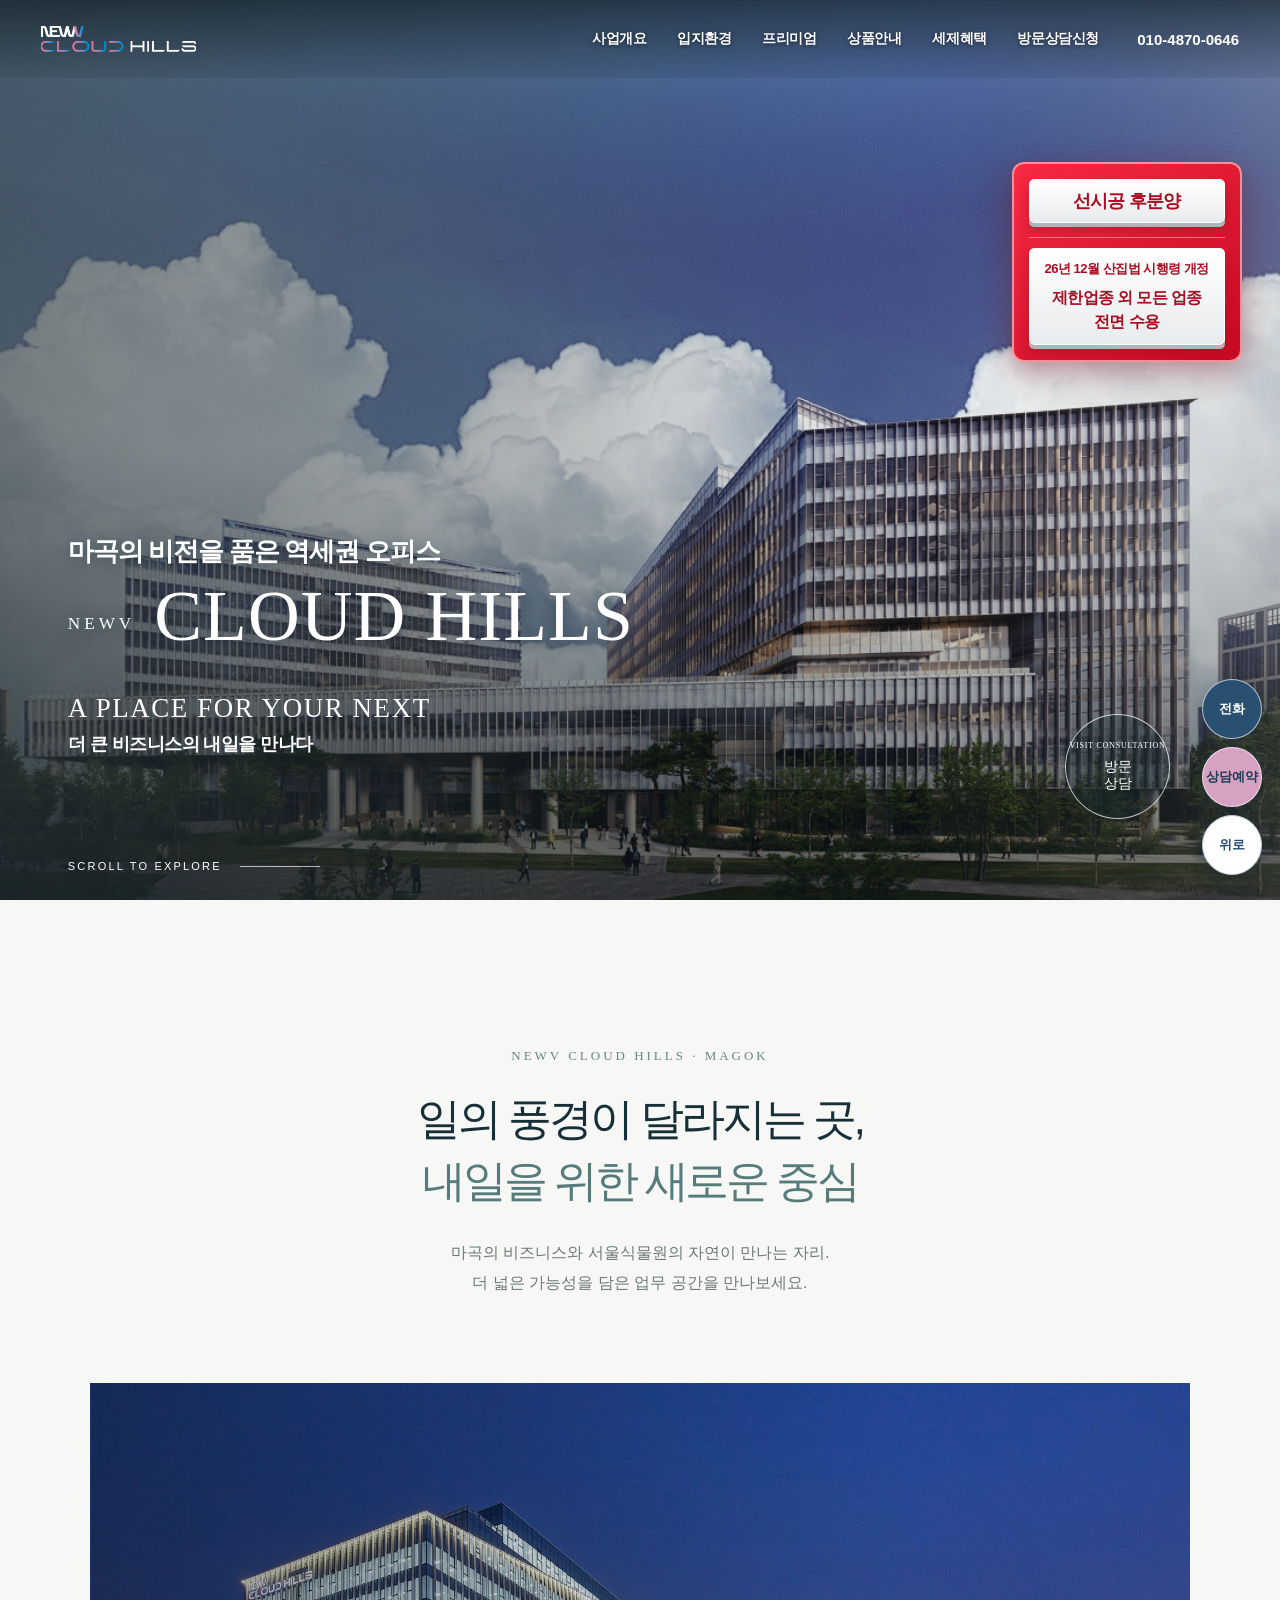
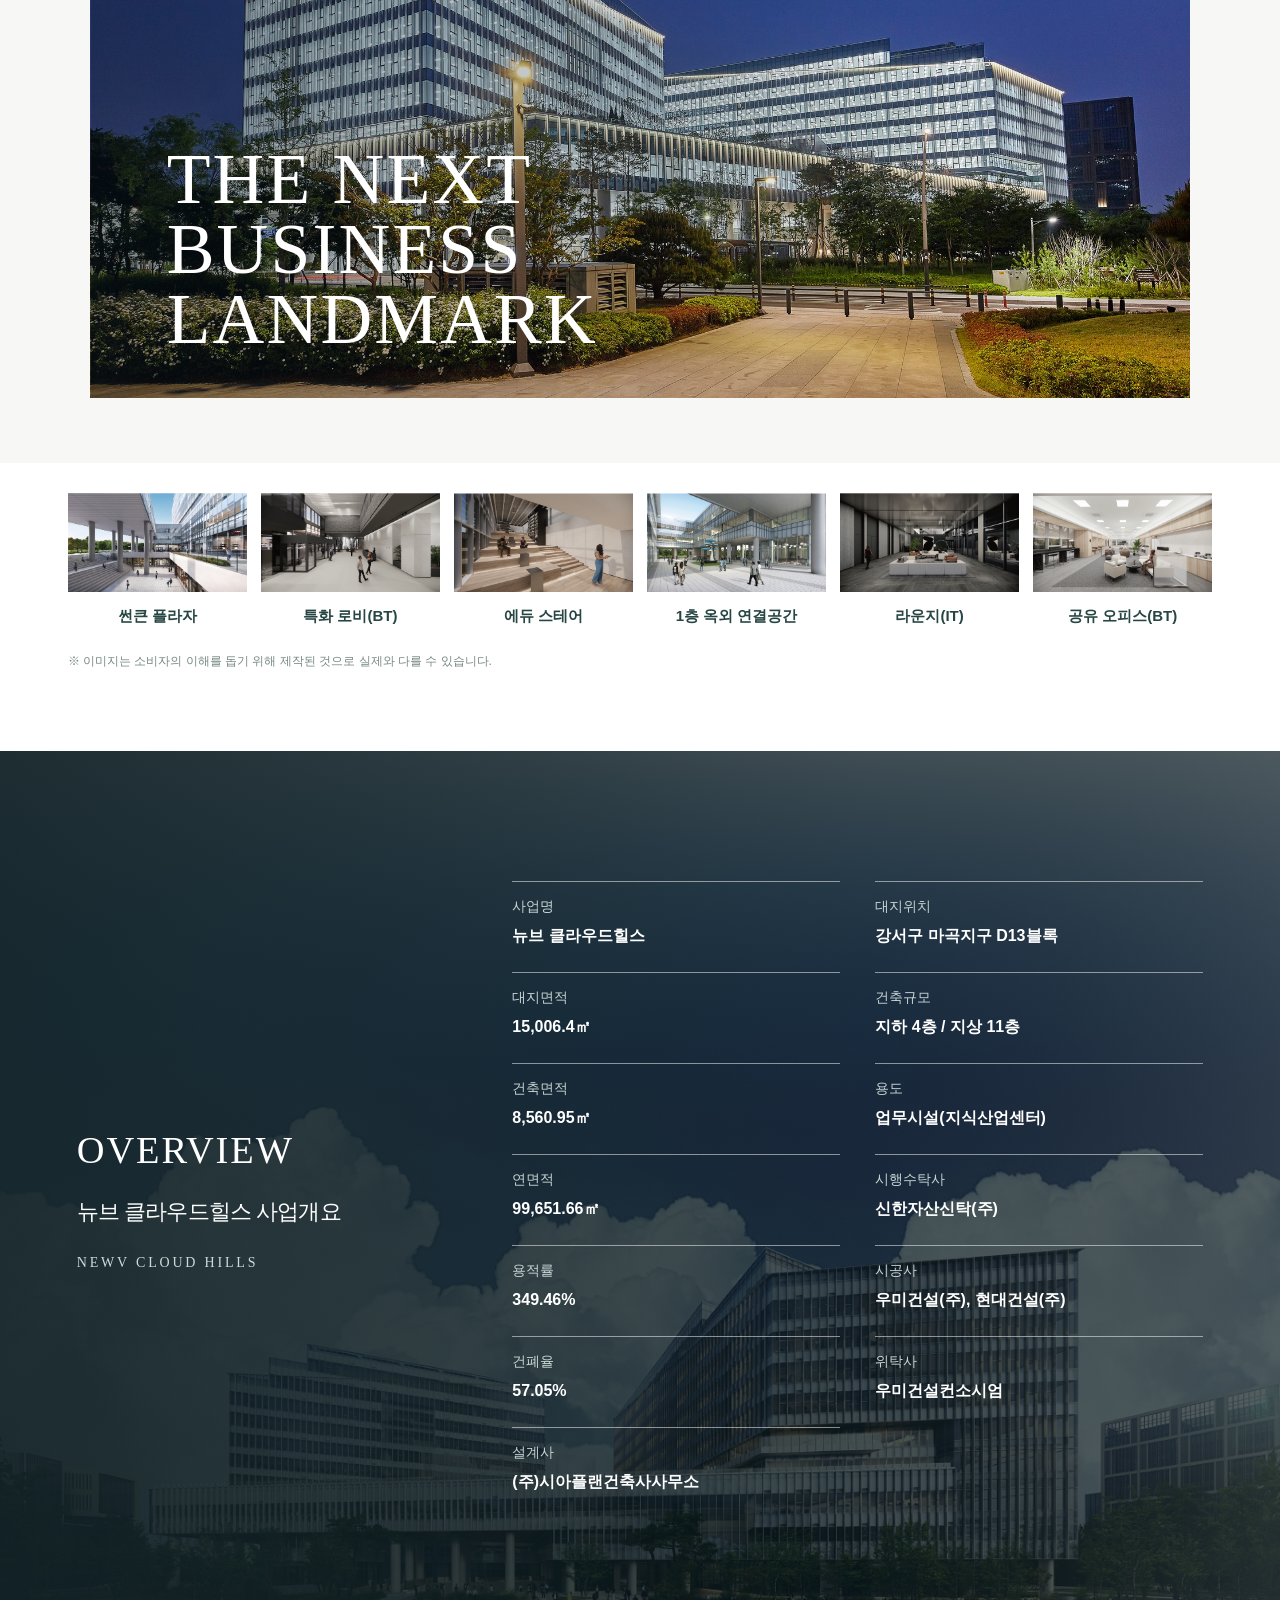
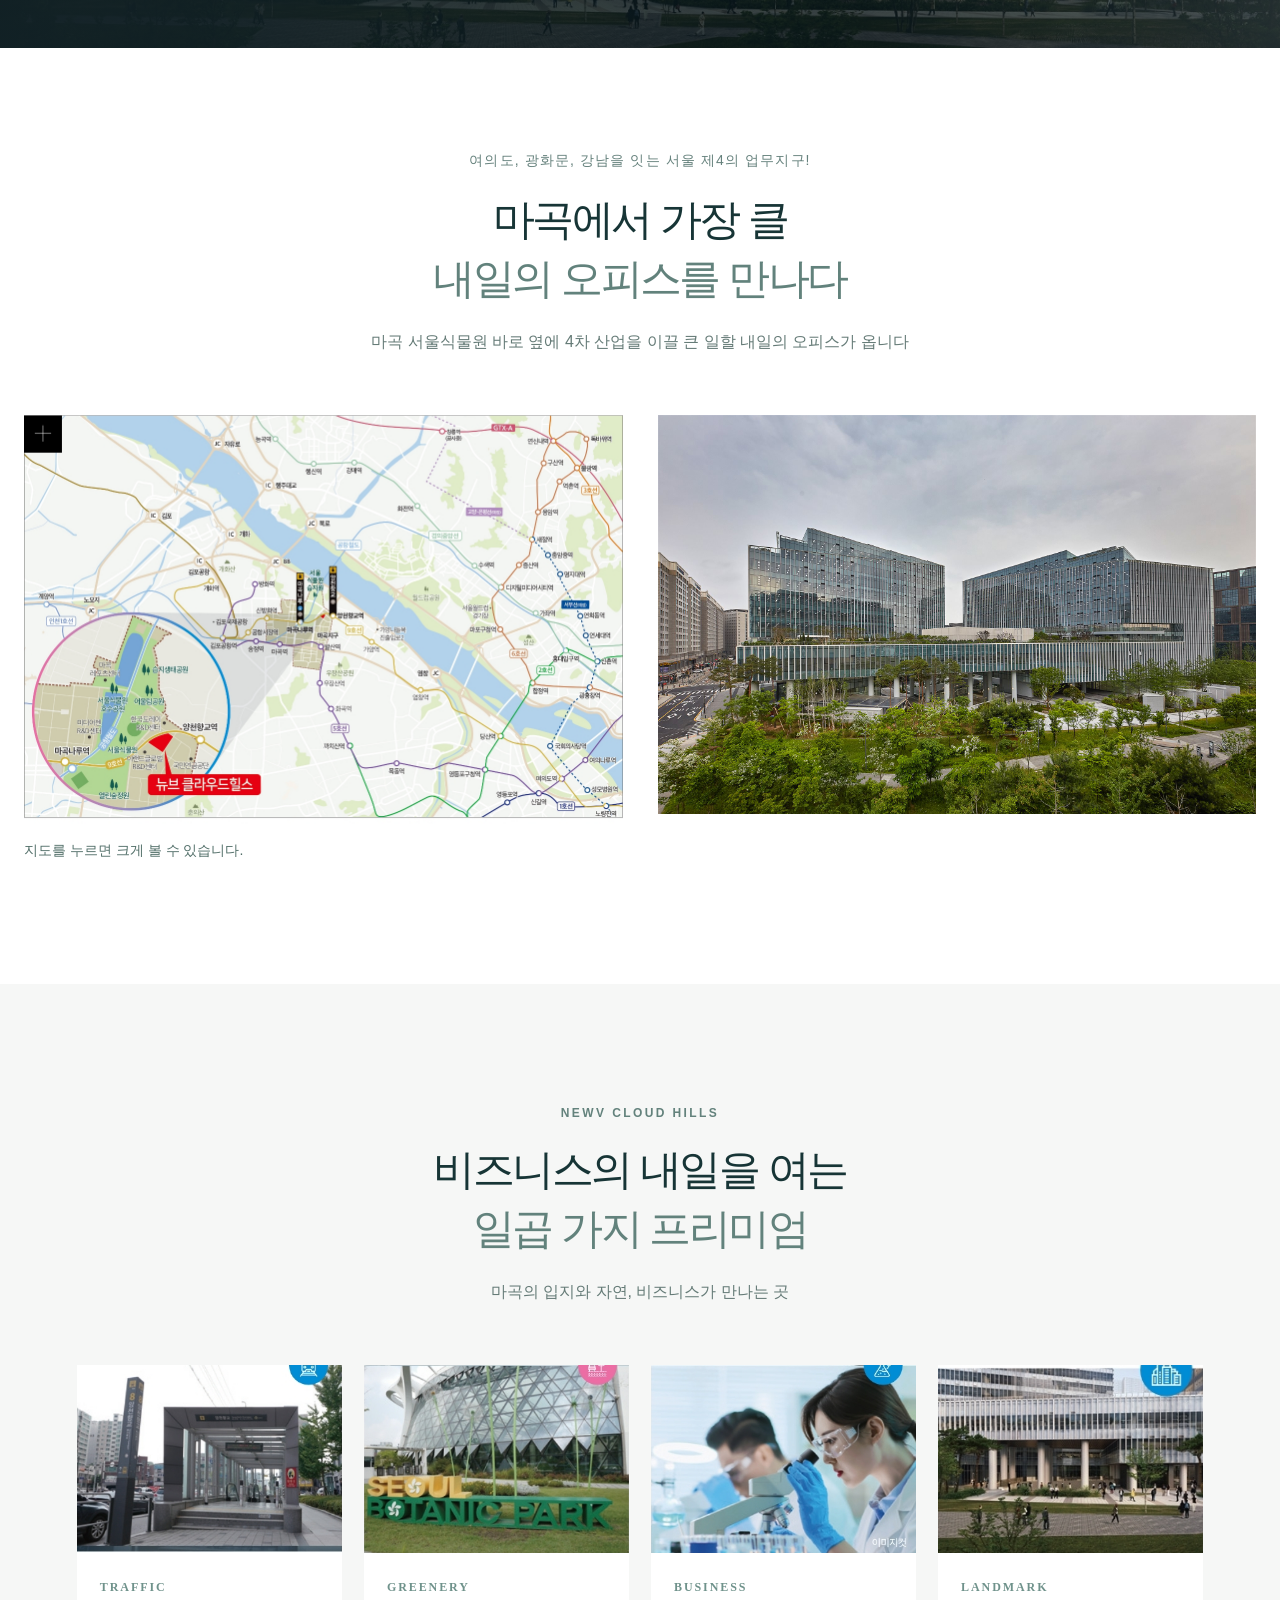
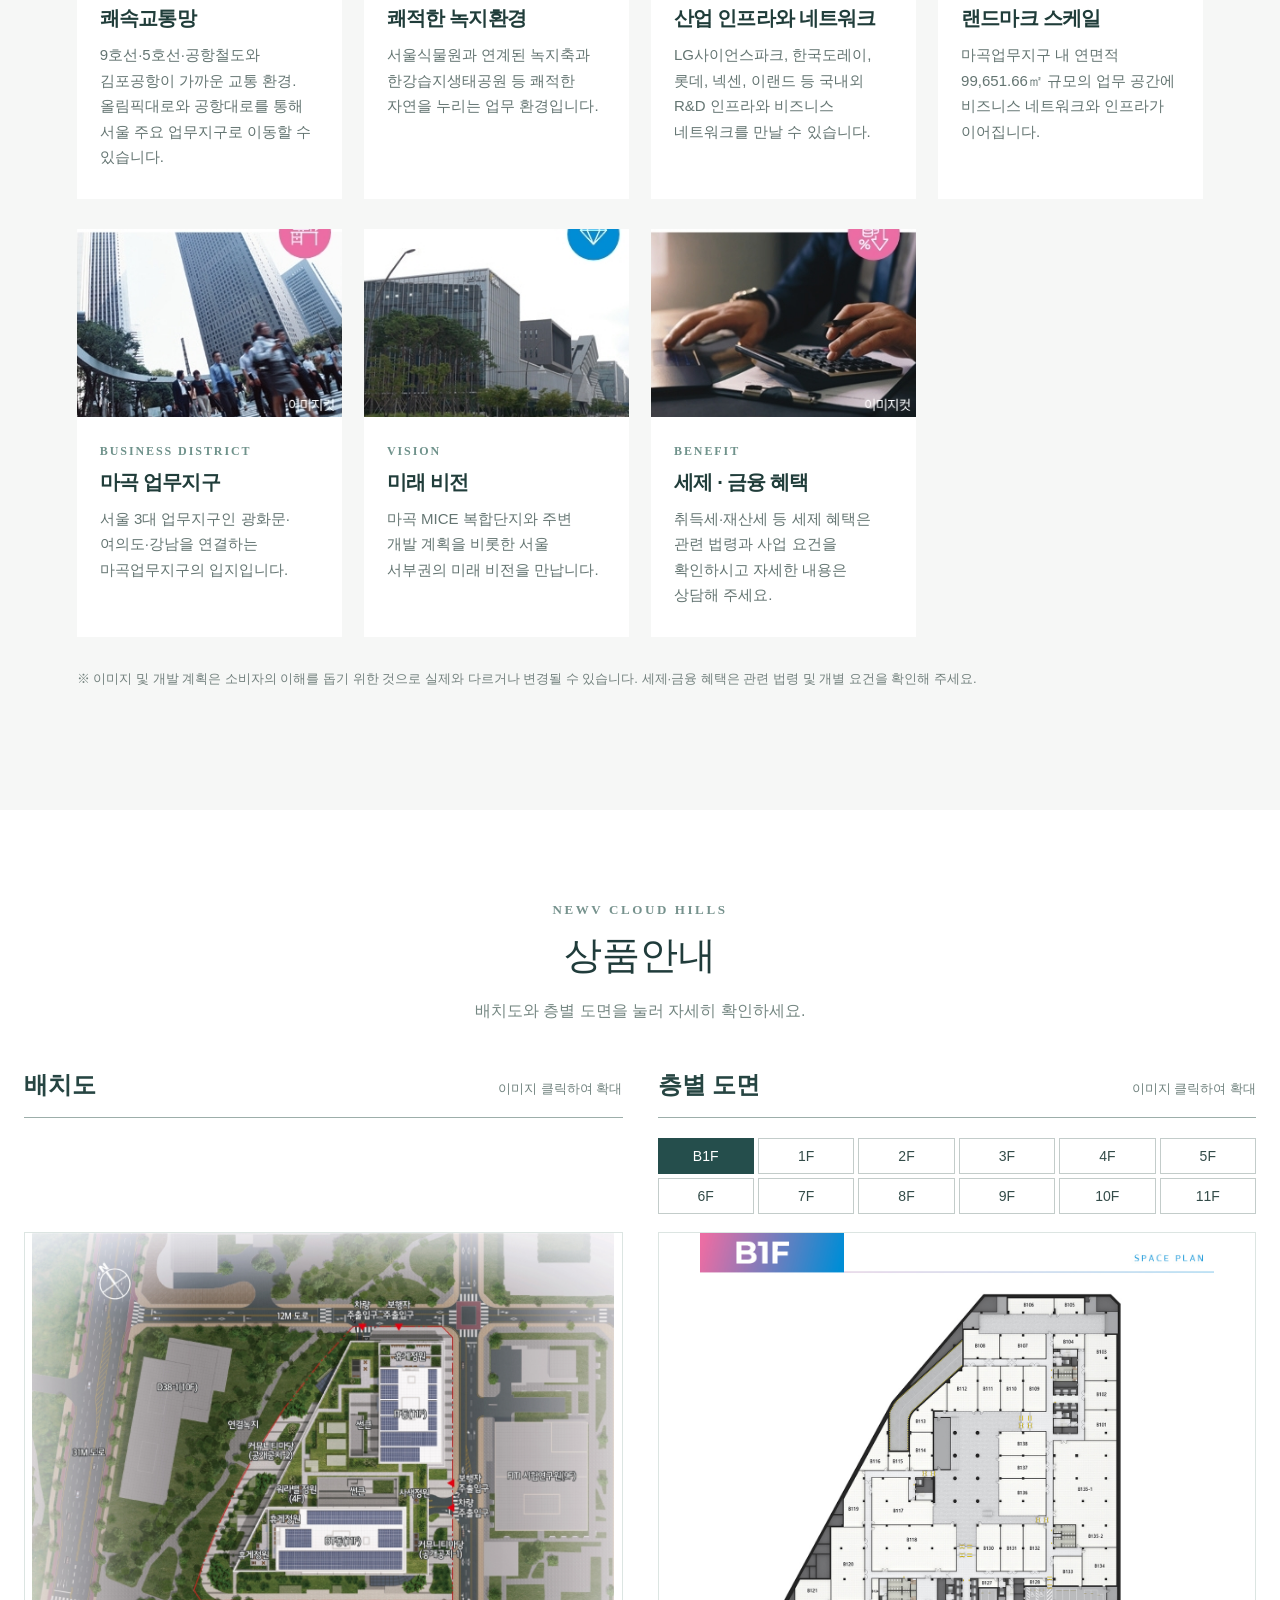
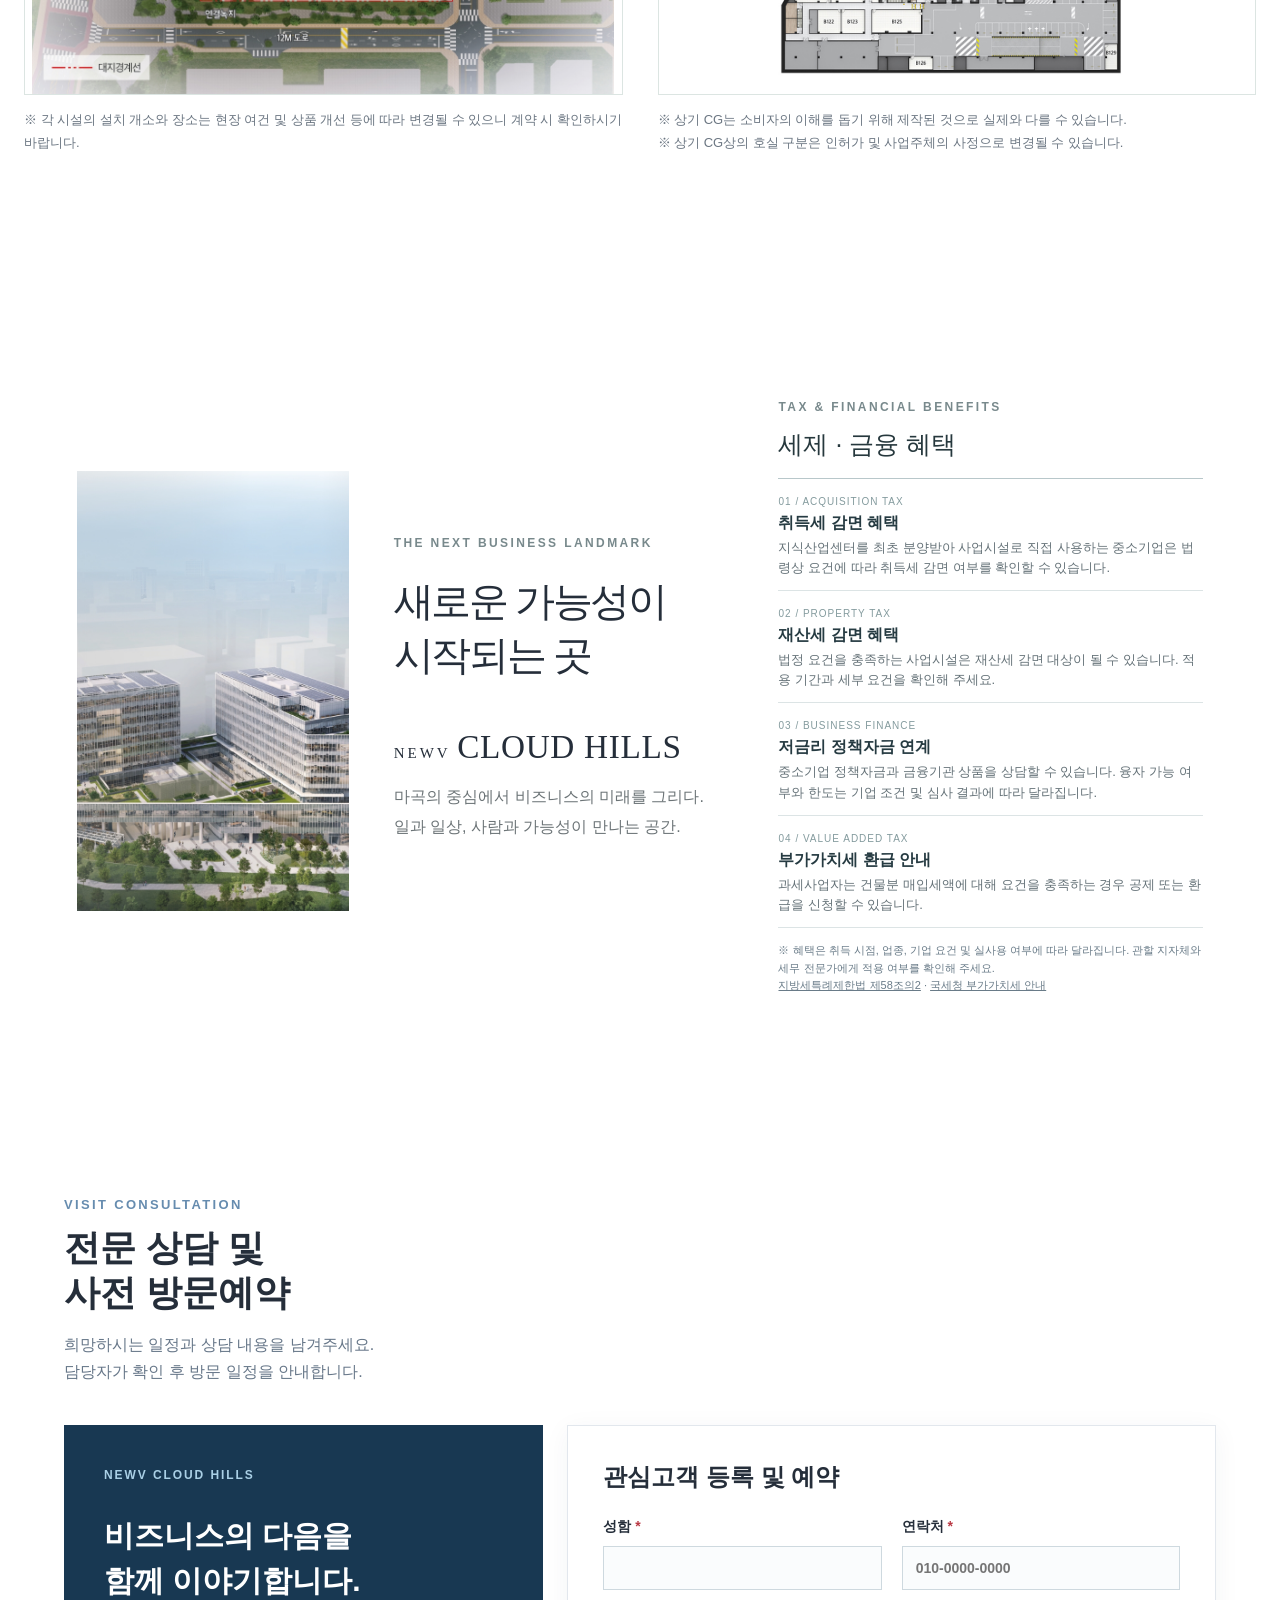
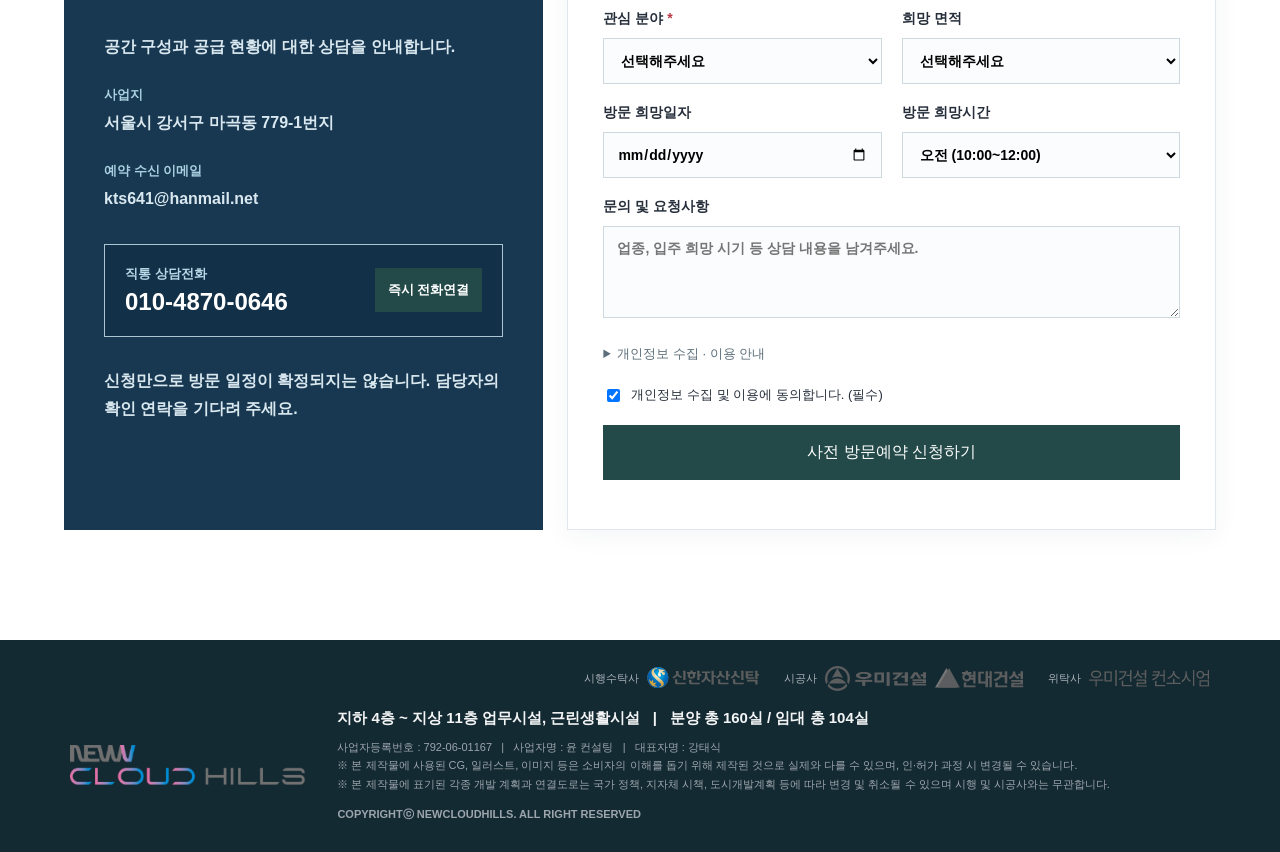
==== commit a2ae3a16: "Update Cloud Hills site design and imagery" ====
--- a/index.html
+++ b/index.html
@@ -1 +1 @@
-<!doctype html><html lang="ko"><head><meta charset="utf-8"><meta name="viewport" content="width=device-width,initial-scale=1"><meta name="robots" content="index,follow"><meta name="description" content="뉴브 클라우드힐스 사업개요, 입지환경, 프리미엄7, 층별안내와 방문상담을 확인하세요."><meta property="og:image" content="https://cloudhills.vercel.app/assets/visual-bg-03.jpg"><meta property="og:image:alt" content="뉴브 클라우드힐스 건물 조감도"><meta name="twitter:card" content="summary_large_image"><meta name="twitter:image" content="https://cloudhills.vercel.app/assets/visual-bg-03.jpg"><meta property="og:type" content="website"><meta property="og:title" content="뉴브 클라우드힐스 | 마곡 지식산업센터"><meta property="og:description" content="뉴브 클라우드힐스 사업개요, 입지환경, 프리미엄7, 층별안내와 방문상담을 확인하세요."><title>뉴브 클라우드힐스 | 마곡 지식산업센터</title><link rel="stylesheet" href="style.css"></head><body data-page="home"><header><a class="logo" href="index.html#home" aria-label="뉴브 클라우드힐스 홈"><img src="assets/main-logo-white.png" alt="NEWV CLOUD HILLS"></a><nav aria-label="주 메뉴"><a href="overview.html#overview" data-section="overview">사업개요</a><a href="environment.html#environment" data-section="environment">입지환경</a><a href="premium.html#premium" data-section="premium">프리미엄</a><a href="floor.html#floor" data-section="floor">상품안내</a><a href="tax.html#tax" data-section="tax">세제혜택</a><a href="contact.html#contact" data-section="contact">방문상담신청</a></nav></header><main><section id="home" class="page home"><aside class="hero-notice" aria-label="분양 및 입주 안내"><div class="hero-notice-label">선시공 후분양</div><div class="hero-notice-divider"></div><div class="hero-notice-detail"><span>26년 12월 산집법 시행령 개정으로</span><strong>제한업종 외 모든 업종<br>전면 수용</strong></div></aside><div class="home-message"><p class="hero-kicker">마곡의 비전을 품은 역세권 오피스</p><p class="hero-brand"><span>NEWV</span> CLOUD HILLS</p><p class="hero-english">A PLACE FOR YOUR NEXT</p><p class="hero-subtitle">더 큰 비즈니스의 내일을 만나다</p></div><div class="hero-scroll">SCROLL TO EXPLORE <span></span></div><h1 class="sr-only">뉴브 클라우드힐스</h1></section><section id="overview" class="page sub"><div class="section-heading sr-only"><h2>사업개요</h2></div><div class="content"><div class="overview-details"><h2>뉴브 클라우드힐스 사업개요</h2><dl><div><dt>사업명</dt><dd>뉴브 클라우드힐스</dd></div><div><dt>대지위치</dt><dd>강서구 마곡지구 D13블록</dd></div><div><dt>대지면적</dt><dd>15,006.4㎡</dd></div><div><dt>건축규모</dt><dd>지하 4층 / 지상 11층</dd></div><div><dt>건축면적</dt><dd>8,560.95㎡</dd></div><div><dt>용도</dt><dd>업무시설(지식산업센터)</dd></div><div><dt>연면적</dt><dd>99,651.66㎡</dd></div><div><dt>시행수탁사</dt><dd>신한자산신탁(주)</dd></div><div><dt>용적률</dt><dd>349.46%</dd></div><div><dt>시공사</dt><dd>우미건설(주), 현대건설(주)</dd></div><div><dt>건폐율</dt><dd>57.05%</dd></div><div><dt>위탁사</dt><dd>우미건설컨소시엄</dd></div><div><dt>설계사</dt><dd>(주)시아플랜건축사사무소</dd></div></dl></div><img class="full-image overview-mobile" src="assets/overview.jpg" alt="뉴브 클라우드힐스 사업개요"></div></section><section id="environment" class="page sub"><div class="section-heading sr-only"><h2>입지환경</h2></div><div class="content"><div class="environment-image"><img class="full-image map-trigger" src="assets/environment.jpg" alt="뉴브 클라우드힐스 입지환경" tabindex="0" role="button" aria-label="입지환경 지도 확대 보기"><span class="hide-zoom-label" aria-hidden="true"></span><span class="hide-zoom-box" aria-hidden="true"></span></div><p class="map-hint">지도를 누르면 크게 볼 수 있습니다.</p></div></section><section id="premium" class="page sub feature-banner premium-page"><h1 class="sr-only">프리미엄</h1><div><p class="eyebrow">A NEW PERSPECTIVE</p><h2>일의 풍경을 바꾸는<br>마곡의 새로운 기준</h2><p>역세권 입지와 비즈니스를 위한 공간을 만나보세요.</p></div><div class="premium-summary" aria-label="뉴브 클라우드힐스 프리미엄"><h3>NEWV CLOUD HILLS <span>PREMIUM</span></h3><div class="premium-list"><article><b>쾌속교통망</b><span>서울 주요 업무지구를 잇는 교통 환경</span></article><article><b>쾌적한 녹지환경</b><span>서울식물원과 가까운 자연 환경</span></article><article><b>비즈니스 네트워크</b><span>마곡 R&amp;D 산업 인프라</span></article><article><b>랜드마크 스케일</b><span>연면적 99,651.66㎡의 업무공간</span></article><article><b>마곡 업무지구</b><span>서울 서남부 비즈니스 중심 입지</span></article><article><b>미래 비전</b><span>서울 서부권의 개발 가능성</span></article><article><b>세제 · 금융 혜택</b><span>사업 요건에 따른 혜택 안내</span></article></div></div></section><section id="floor" class="page sub"><div class="section-heading sr-only"><h2>층별안내</h2></div><div class="content"><h2 class="floor-heading">층별안내</h2><div class="floor-tabs" role="group" aria-label="층 선택"></div><img id="floor-image" class="full-image" tabindex="0" role="button" aria-label="선택한 층별 도면 크게 보기" src="assets/floor_01.jpg" alt="B1F 층별 안내"><p class="note">※ 상기 CG는 소비자의 이해를 돕기 위해 제작된 것으로 실제와 다를 수 있습니다.<br>※ 상기 CG상의 호실 구분은 인허가 및 사업주체의 사정으로 변경될 수 있습니다.</p></div></section><section id="tax" class="page sub tax-section"><div class="tax-editorial"><div class="intro-photo" role="img" aria-label="뉴브 클라우드힐스 조감도"></div><div class="intro-copy"><p class="eyebrow">THE NEXT BUSINESS LANDMARK</p><h2>새로운 가능성이<br>시작되는 곳</h2><p class="intro-brand">NEWV <em>CLOUD HILLS</em></p><p>마곡의 중심에서 비즈니스의 미래를 그리다.<br>일과 일상, 사람과 가능성이 만나는 공간.</p></div><div class="tax-benefits"><p class="eyebrow">TAX &amp; FINANCIAL BENEFITS</p><h2>세제 · 금융 혜택</h2><div class="tax-grid"><article><span>01 / ACQUISITION TAX</span><h3>취득세 감면 혜택</h3><p>지식산업센터를 최초 분양받아 사업시설로 직접 사용하는 중소기업은 법령상 요건에 따라 취득세 감면 여부를 확인할 수 있습니다.</p></article><article><span>02 / PROPERTY TAX</span><h3>재산세 감면 혜택</h3><p>법정 요건을 충족하는 사업시설은 재산세 감면 대상이 될 수 있습니다. 적용 기간과 세부 요건을 확인해 주세요.</p></article><article><span>03 / BUSINESS FINANCE</span><h3>저금리 정책자금 연계</h3><p>중소기업 정책자금과 금융기관 상품을 상담할 수 있습니다. 융자 가능 여부와 한도는 기업 조건 및 심사 결과에 따라 달라집니다.</p></article><article><span>04 / VALUE ADDED TAX</span><h3>부가가치세 환급 안내</h3><p>과세사업자는 건물분 매입세액에 대해 요건을 충족하는 경우 공제 또는 환급을 신청할 수 있습니다.</p></article></div><p class="tax-note">※ 혜택은 취득 시점, 업종, 기업 요건 및 실사용 여부에 따라 달라집니다. 관할 지자체와 세무 전문가에게 적용 여부를 확인해 주세요.<br><a href="https://www.law.go.kr/법령/지방세특례제한법/제58조의2" target="_blank" rel="noopener">지방세특례제한법 제58조의2</a> · <a href="https://www.nts.go.kr/nts/cm/cntnts/cntntsView.do?cntntsId=7806" target="_blank" rel="noopener">국세청 부가가치세 안내</a></p></div></div></section><section id="contact" class="page sub"><div class="section-heading sr-only"><h2>방문상담신청</h2></div><div class="content contact-wrap"><div class="contact-heading"><span>VISIT CONSULTATION</span><h2>전문 상담 및<br>사전 방문예약</h2><p>희망하시는 일정과 상담 내용을 남겨주세요.<br>담당자가 확인 후 방문 일정을 안내합니다.</p></div><div class="visit-layout"><aside class="visit-info"><span>NEWV CLOUD HILLS</span><h3>비즈니스의 다음을<br>함께 이야기합니다.</h3><p>공간 구성과 공급 현황에 대한 상담을 안내합니다.</p><dl><dt>사업지</dt><dd>서울시 강서구 마곡동 779-1번지</dd><dt>예약 수신 이메일</dt><dd>kts641@hanmail.net</dd></dl><div class="visit-call"><div><small>직통 상담전화</small><strong>010-4870-0646</strong></div><a href="tel:01048700646">즉시 전화연결</a></div><p>신청만으로 방문 일정이 확정되지는 않습니다. 담당자의 확인 연락을 기다려 주세요.</p></aside><form id="visit-form"><h3>관심고객 등록 및 예약</h3><div class="fields"><label>성함 <b>*</b><input name="성함" autocomplete="name" required maxlength="50"></label><label>연락처 <b>*</b><input name="연락처" type="tel" autocomplete="tel" required maxlength="30" placeholder="010-0000-0000"></label><label>관심 분야 <b>*</b><select name="관심분야" required><option value="">선택해주세요</option><option>지식산업센터 분양 (실입주)</option><option>사옥 · 대형 평형 상담</option><option>소형 섹션오피스</option><option>근린생활시설(상가)</option><option>기타 상담</option></select></label><label>희망 면적<select name="희망면적"><option>선택해주세요</option><option>전용 10~25평</option><option>전용 30~50평</option><option>전용 60~100평</option><option>전용 200평 이상</option><option>별도 상담</option></select></label><label>방문 희망일자<input name="방문희망일" type="date"></label><label>방문 희망시간<select name="방문희망시간"><option>오전 (10:00~12:00)</option><option>오후 (13:00~15:00)</option><option>오후 (15:00~17:00)</option><option>별도 협의</option></select></label><label class="full">문의 및 요청사항<textarea name="문의사항" rows="4" maxlength="2000" placeholder="업종, 입주 희망 시기 등 상담 내용을 남겨주세요."></textarea></label></div><details><summary>개인정보 수집 · 이용 안내</summary><p>수집 항목: 성함, 연락처, 관심 분야, 희망 면적, 방문 희망일·시간, 문의사항<br>이용 목적: 분양 상담 및 방문 일정 조율<br>수신처: kts641@hanmail.net<br>보유 기간: 상담 완료 후 90일 이내 삭제<br>전송 서비스: FormSubmit(입력 내용을 이메일로 전달)<br>동의를 거부할 수 있으나 예약 접수가 제한됩니다.</p></details><label class="consent"><input type="checkbox" required checked> 개인정보 수집 및 이용에 동의합니다. (필수)</label><input name="_honey" tabindex="-1" autocomplete="off" class="honey" aria-hidden="true"><button class="submit" type="submit">사전 방문예약 신청하기</button><p id="status" role="status" aria-live="polite"></p></form></div></div></section></main><footer class="site-footer"><div class="footer-inner"><div class="footer-brands" aria-label="사업 관계사"><div><span>시행수탁사</span><img src="assets/shinhan.png" alt="신한자산신탁"></div><div><span>시공사</span><img src="assets/woomi-01.png" alt="우미건설"><img src="assets/hyundai.png" alt="현대건설"></div><div><span>위탁사</span><img src="assets/woomi-02.png" alt="우미건설 컨소시엄"></div></div><div class="footer-main"><img class="footer-logo" src="assets/footer-logo.png" alt="뉴브 클라우드힐스"><div><strong>지하 4층 ~ 지상 11층 업무시설, 근린생활시설 &nbsp; | &nbsp; 분양 총 160실 / 임대 총 104실</strong><p>사업자등록번호 : 792-06-01167 &nbsp; | &nbsp; 사업자명 : 윤 컨설팅 &nbsp; | &nbsp; 대표자명 : 강태식<br>※ 본 제작물에 사용된 CG, 일러스트, 이미지 등은 소비자의 이해를 돕기 위해 제작된 것으로 실제와 다를 수 있으며, 인·허가 과정 시 변경될 수 있습니다.<br>※ 본 제작물에 표기된 각종 개발 계획과 연결도로는 국가 정책, 지자체 시책, 도시개발계획 등에 따라 변경 및 취소될 수 있으며 시행 및 시공사와는 무관합니다.</p><small>COPYRIGHTⓒ NEWCLOUDHILLS. ALL RIGHT RESERVED</small></div></div></div></footer><dialog class="floor-dialog" aria-label="층별 도면 확대"><div class="floor-dialog-bar"><span id="floor-dialog-title">층별 도면</span><div class="floor-dialog-controls"><button type="button" id="floor-zoom-toggle" aria-pressed="false">확대 +</button><button type="button" id="floor-dialog-close">닫기</button></div></div><div class="floor-dialog-content"><img id="floor-dialog-image" alt=""></div></dialog><dialog class="map-dialog" aria-label="입지환경 지도 확대"><div class="map-dialog-bar"><strong>입지환경 지도</strong><button type="button" class="map-close">닫기</button></div><div class="map-dialog-scroll" tabindex="0" aria-label="확대된 지도를 상하좌우로 이동"><div class="map-dialog-image"><img src="assets/environment.jpg" alt="뉴브 클라우드힐스 입지환경 지도"><span class="hide-zoom-label" aria-hidden="true"></span><span class="hide-zoom-box" aria-hidden="true"></span></div></div><p>손가락으로 움직여 지도를 살펴보세요.</p></dialog><aside class="quick-actions" aria-label="빠른 메뉴"><a href="tel:01048700646" aria-label="전화 상담 연결">전화</a><a href="contact.html#contact" data-quick-contact>상담예약</a><a href="#home" data-quick-top>위로</a></aside><script src="app.js"></script></body></html>
+<!doctype html><html lang="ko"><head><meta charset="utf-8"><meta name="viewport" content="width=device-width,initial-scale=1"><meta name="robots" content="index,follow"><meta name="description" content="뉴브 클라우드힐스 사업개요, 입지환경, 프리미엄7, 층별안내와 방문상담을 확인하세요."><meta property="og:image" content="https://cloudhills.vercel.app/assets/visual-bg-03.jpg"><meta property="og:image:alt" content="뉴브 클라우드힐스 건물 조감도"><meta name="twitter:card" content="summary_large_image"><meta name="twitter:image" content="https://cloudhills.vercel.app/assets/visual-bg-03.jpg"><meta property="og:type" content="website"><meta property="og:title" content="뉴브 클라우드힐스 | 마곡 지식산업센터"><meta property="og:description" content="뉴브 클라우드힐스 사업개요, 입지환경, 프리미엄7, 층별안내와 방문상담을 확인하세요."><title>뉴브 클라우드힐스 | 마곡 지식산업센터</title><link rel="stylesheet" href="style.css"></head><body data-page="home"><header><a class="logo" href="index.html#home" aria-label="뉴브 클라우드힐스 홈"><img src="assets/main-logo-white.png" alt="NEWV CLOUD HILLS"></a><nav aria-label="주 메뉴"><a href="overview.html#overview" data-section="overview">사업개요</a><a href="environment.html#environment" data-section="environment">입지환경</a><a href="premium.html#premium" data-section="premium">프리미엄</a><a href="floor.html#floor" data-section="floor">상품안내</a><a href="tax.html#tax" data-section="tax">세제혜택</a><a href="contact.html#contact" data-section="contact">방문상담신청</a></nav><a class="header-phone" href="tel:01048700646" aria-label="전화 상담 010-4870-0646">010-4870-0646</a></header><main><section id="home" class="page home"><aside class="hero-supply" aria-label="분양 및 입주 안내"><div class="hero-supply-title">선시공 후분양</div><div class="hero-supply-rule"></div><div class="hero-supply-details"><span>26년 12월 산집법 시행령 개정</span><strong>제한업종 외 모든 업종<br>전면 수용</strong></div></aside><div class="home-message"><p class="hero-kicker">마곡의 비전을 품은 역세권 오피스</p><p class="hero-brand"><span>NEWV</span> CLOUD HILLS</p><p class="hero-english">A PLACE FOR YOUR NEXT</p><p class="hero-subtitle">더 큰 비즈니스의 내일을 만나다</p></div><a class="hero-contact" href="contact.html#contact" aria-label="방문 상담 신청"><span>VISIT CONSULTATION</span><strong>방문<br>상담</strong></a><div class="hero-scroll">SCROLL TO EXPLORE <span></span></div><h1 class="sr-only">뉴브 클라우드힐스</h1></section><section class="cloud-story" aria-labelledby="story-title"><div class="story-heading"><p class="story-eyebrow">NEWV CLOUD HILLS · MAGOK</p><h2 id="story-title">일의 풍경이 달라지는 곳,<br><em>내일을 위한 새로운 중심</em></h2><p>마곡의 비즈니스와 서울식물원의 자연이 만나는 자리.<br>더 넓은 가능성을 담은 업무 공간을 만나보세요.</p></div><div class="story-photo"><span>THE NEXT<br>BUSINESS<br>LANDMARK</span></div></section><section class="interior-showcase" aria-label="내부특화"><div class="interior-row"><figure><div class="interior-photo interior-photo-1" role="img" aria-label="썬큰 플라자"></div><figcaption>썬큰 플라자</figcaption></figure><figure><div class="interior-photo interior-photo-2" role="img" aria-label="특화 로비(BT)"></div><figcaption>특화 로비(BT)</figcaption></figure><figure><div class="interior-photo interior-photo-3" role="img" aria-label="에듀 스테어"></div><figcaption>에듀 스테어</figcaption></figure><figure><div class="interior-photo interior-photo-4" role="img" aria-label="1층 옥외 연결공간"></div><figcaption>1층 옥외 연결공간</figcaption></figure><figure><div class="interior-photo interior-photo-5" role="img" aria-label="라운지(IT)"></div><figcaption>라운지(IT)</figcaption></figure><figure><div class="interior-photo interior-photo-6" role="img" aria-label="공유 오피스(BT)"></div><figcaption>공유 오피스(BT)</figcaption></figure></div><p class="interior-note">※ 이미지는 소비자의 이해를 돕기 위해 제작된 것으로 실제와 다를 수 있습니다.</p></section><section id="overview" class="page sub"><div class="section-heading sr-only"><h2>사업개요</h2></div><div class="content"><div class="overview-details"><h2>뉴브 클라우드힐스 사업개요</h2><dl><div><dt>사업명</dt><dd>뉴브 클라우드힐스</dd></div><div><dt>대지위치</dt><dd>강서구 마곡지구 D13블록</dd></div><div><dt>대지면적</dt><dd>15,006.4㎡</dd></div><div><dt>건축규모</dt><dd>지하 4층 / 지상 11층</dd></div><div><dt>건축면적</dt><dd>8,560.95㎡</dd></div><div><dt>용도</dt><dd>업무시설(지식산업센터)</dd></div><div><dt>연면적</dt><dd>99,651.66㎡</dd></div><div><dt>시행수탁사</dt><dd>신한자산신탁(주)</dd></div><div><dt>용적률</dt><dd>349.46%</dd></div><div><dt>시공사</dt><dd>우미건설(주), 현대건설(주)</dd></div><div><dt>건폐율</dt><dd>57.05%</dd></div><div><dt>위탁사</dt><dd>우미건설컨소시엄</dd></div><div><dt>설계사</dt><dd>(주)시아플랜건축사사무소</dd></div></dl></div><img class="full-image overview-mobile" src="assets/overview.jpg" alt="뉴브 클라우드힐스 사업개요"></div></section><section id="environment" class="page sub"><div class="section-heading sr-only"><h2>입지환경</h2></div><div class="content"><div class="location-heading"><p>여의도, 광화문, 강남을 잇는 서울 제4의 업무지구!</p><h2>마곡에서 가장 클<br><em>내일의 오피스를 만나다</em></h2><p>마곡 서울식물원 바로 옆에 4차 산업을 이끌 큰 일할 내일의 오피스가 옵니다</p></div><div class="location-visual"><div class="environment-image"><div class="map-crop"><img class="full-image map-trigger" src="assets/environment.jpg" alt="뉴브 클라우드힐스 입지환경 지도" tabindex="0" role="button" aria-label="입지환경 지도 확대 보기"></div></div><img class="location-photo" src="assets/completed-day.jpg" alt="뉴브 클라우드힐스 준공 사진"></div><p class="map-hint">지도를 누르면 크게 볼 수 있습니다.</p></div></section><section id="premium" class="page sub premium-page premium-redesign"><div class="premium-inner"><div class="premium-heading"><p class="eyebrow">NEWV CLOUD HILLS</p><h2>비즈니스의 내일을 여는<br><em>일곱 가지 프리미엄</em></h2><p>마곡의 입지와 자연, 비즈니스가 만나는 곳</p></div><div class="premium-cards"><article class="premium-card"><div class="premium-card-image premium-image-1" role="img" aria-label="교통 환경"></div><div class="premium-card-copy"><span>TRAFFIC</span><h3>쾌속교통망</h3><p>9호선·5호선·공항철도와 김포공항이 가까운 교통 환경. 올림픽대로와 공항대로를 통해 서울 주요 업무지구로 이동할 수 있습니다.</p></div></article><article class="premium-card"><div class="premium-card-image premium-image-2" role="img" aria-label="서울식물원"></div><div class="premium-card-copy"><span>GREENERY</span><h3>쾌적한 녹지환경</h3><p>서울식물원과 연계된 녹지축과 한강습지생태공원 등 쾌적한 자연을 누리는 업무 환경입니다.</p></div></article><article class="premium-card"><div class="premium-card-image premium-image-3" role="img" aria-label="연구 개발"></div><div class="premium-card-copy"><span>BUSINESS</span><h3>산업 인프라와 네트워크</h3><p>LG사이언스파크, 한국도레이, 롯데, 넥센, 이랜드 등 국내외 R&D 인프라와 비즈니스 네트워크를 만날 수 있습니다.</p></div></article><article class="premium-card"><div class="premium-card-image premium-image-4" role="img" aria-label="뉴브 클라우드힐스 전경"></div><div class="premium-card-copy"><span>LANDMARK</span><h3>랜드마크 스케일</h3><p>마곡업무지구 내 연면적 99,651.66㎡ 규모의 업무 공간에 비즈니스 네트워크와 인프라가 이어집니다.</p></div></article><article class="premium-card"><div class="premium-card-image premium-image-5" role="img" aria-label="도심 업무지구"></div><div class="premium-card-copy"><span>BUSINESS DISTRICT</span><h3>마곡 업무지구</h3><p>서울 3대 업무지구인 광화문·여의도·강남을 연결하는 마곡업무지구의 입지입니다.</p></div></article><article class="premium-card"><div class="premium-card-image premium-image-6" role="img" aria-label="마곡 업무지구 건물"></div><div class="premium-card-copy"><span>VISION</span><h3>미래 비전</h3><p>마곡 MICE 복합단지와 주변 개발 계획을 비롯한 서울 서부권의 미래 비전을 만납니다.</p></div></article><article class="premium-card"><div class="premium-card-image premium-image-7" role="img" aria-label="업무 상담"></div><div class="premium-card-copy"><span>BENEFIT</span><h3>세제 · 금융 혜택</h3><p>취득세·재산세 등 세제 혜택은 관련 법령과 사업 요건을 확인하시고 자세한 내용은 상담해 주세요.</p></div></article></div><p class="premium-disclaimer">※ 이미지 및 개발 계획은 소비자의 이해를 돕기 위한 것으로 실제와 다르거나 변경될 수 있습니다. 세제·금융 혜택은 관련 법령 및 개별 요건을 확인해 주세요.</p></div></section><section id="floor" class="page sub"><div class="section-heading sr-only"><h2>상품안내</h2></div><div class="content product-content"><div class="product-title"><span>NEWV CLOUD HILLS</span><h2>상품안내</h2><p>배치도와 층별 도면을 눌러 자세히 확인하세요.</p></div><div class="product-layout"><article class="product-panel"><div class="product-panel-heading"><h3>배치도</h3><span>이미지 클릭하여 확대</span></div><button class="plan-image-button" type="button" id="complex-zoom" aria-label="배치도 확대 보기"><img src="assets/complex.jpg" alt="뉴브 클라우드힐스 배치도"></button><p class="note">※ 각 시설의 설치 개소와 장소는 현장 여건 및 상품 개선 등에 따라 변경될 수 있으니 계약 시 확인하시기 바랍니다.</p></article><article class="product-panel"><div class="product-panel-heading"><h3>층별 도면</h3><span>이미지 클릭하여 확대</span></div><div class="floor-tabs" role="group" aria-label="층 선택"></div><button class="plan-image-button" type="button" id="floor-zoom" aria-label="선택한 층별 도면 확대 보기"><img id="floor-image" class="full-image" src="assets/floor_01.jpg" alt="B1F 층별 안내"></button><p class="note">※ 상기 CG는 소비자의 이해를 돕기 위해 제작된 것으로 실제와 다를 수 있습니다.<br>※ 상기 CG상의 호실 구분은 인허가 및 사업주체의 사정으로 변경될 수 있습니다.</p></article></div></div></section><section id="tax" class="page sub tax-section"><div class="tax-editorial"><div class="intro-photo" role="img" aria-label="뉴브 클라우드힐스 조감도"></div><div class="intro-copy"><p class="eyebrow">THE NEXT BUSINESS LANDMARK</p><h2>새로운 가능성이<br>시작되는 곳</h2><p class="intro-brand">NEWV <em>CLOUD HILLS</em></p><p>마곡의 중심에서 비즈니스의 미래를 그리다.<br>일과 일상, 사람과 가능성이 만나는 공간.</p></div><div class="tax-benefits"><p class="eyebrow">TAX &amp; FINANCIAL BENEFITS</p><h2>세제 · 금융 혜택</h2><div class="tax-grid"><article><span>01 / ACQUISITION TAX</span><h3>취득세 감면 혜택</h3><p>지식산업센터를 최초 분양받아 사업시설로 직접 사용하는 중소기업은 법령상 요건에 따라 취득세 감면 여부를 확인할 수 있습니다.</p></article><article><span>02 / PROPERTY TAX</span><h3>재산세 감면 혜택</h3><p>법정 요건을 충족하는 사업시설은 재산세 감면 대상이 될 수 있습니다. 적용 기간과 세부 요건을 확인해 주세요.</p></article><article><span>03 / BUSINESS FINANCE</span><h3>저금리 정책자금 연계</h3><p>중소기업 정책자금과 금융기관 상품을 상담할 수 있습니다. 융자 가능 여부와 한도는 기업 조건 및 심사 결과에 따라 달라집니다.</p></article><article><span>04 / VALUE ADDED TAX</span><h3>부가가치세 환급 안내</h3><p>과세사업자는 건물분 매입세액에 대해 요건을 충족하는 경우 공제 또는 환급을 신청할 수 있습니다.</p></article></div><p class="tax-note">※ 혜택은 취득 시점, 업종, 기업 요건 및 실사용 여부에 따라 달라집니다. 관할 지자체와 세무 전문가에게 적용 여부를 확인해 주세요.<br><a href="https://www.law.go.kr/법령/지방세특례제한법/제58조의2" target="_blank" rel="noopener">지방세특례제한법 제58조의2</a> · <a href="https://www.nts.go.kr/nts/cm/cntnts/cntntsView.do?cntntsId=7806" target="_blank" rel="noopener">국세청 부가가치세 안내</a></p></div></div></section><section id="contact" class="page sub"><div class="section-heading sr-only"><h2>방문상담신청</h2></div><div class="content contact-wrap"><div class="contact-heading"><span>VISIT CONSULTATION</span><h2>전문 상담 및<br>사전 방문예약</h2><p>희망하시는 일정과 상담 내용을 남겨주세요.<br>담당자가 확인 후 방문 일정을 안내합니다.</p></div><div class="visit-layout"><aside class="visit-info"><span>NEWV CLOUD HILLS</span><h3>비즈니스의 다음을<br>함께 이야기합니다.</h3><p>공간 구성과 공급 현황에 대한 상담을 안내합니다.</p><dl><dt>사업지</dt><dd>서울시 강서구 마곡동 779-1번지</dd><dt>예약 수신 이메일</dt><dd>kts641@hanmail.net</dd></dl><div class="visit-call"><div><small>직통 상담전화</small><strong>010-4870-0646</strong></div><a href="tel:01048700646">즉시 전화연결</a></div><p>신청만으로 방문 일정이 확정되지는 않습니다. 담당자의 확인 연락을 기다려 주세요.</p></aside><form id="visit-form"><h3>관심고객 등록 및 예약</h3><div class="fields"><label>성함 <b>*</b><input name="성함" autocomplete="name" required maxlength="50"></label><label>연락처 <b>*</b><input name="연락처" type="tel" autocomplete="tel" required maxlength="30" placeholder="010-0000-0000"></label><label>관심 분야 <b>*</b><select name="관심분야" required><option value="">선택해주세요</option><option>지식산업센터 분양 (실입주)</option><option>사옥 · 대형 평형 상담</option><option>소형 섹션오피스</option><option>근린생활시설(상가)</option><option>기타 상담</option></select></label><label>희망 면적<select name="희망면적"><option>선택해주세요</option><option>전용 10~25평</option><option>전용 30~50평</option><option>전용 60~100평</option><option>전용 200평 이상</option><option>별도 상담</option></select></label><label>방문 희망일자<input name="방문희망일" type="date"></label><label>방문 희망시간<select name="방문희망시간"><option>오전 (10:00~12:00)</option><option>오후 (13:00~15:00)</option><option>오후 (15:00~17:00)</option><option>별도 협의</option></select></label><label class="full">문의 및 요청사항<textarea name="문의사항" rows="4" maxlength="2000" placeholder="업종, 입주 희망 시기 등 상담 내용을 남겨주세요."></textarea></label></div><details><summary>개인정보 수집 · 이용 안내</summary><p>수집 항목: 성함, 연락처, 관심 분야, 희망 면적, 방문 희망일·시간, 문의사항<br>이용 목적: 분양 상담 및 방문 일정 조율<br>수신처: kts641@hanmail.net<br>보유 기간: 상담 완료 후 90일 이내 삭제<br>전송 서비스: FormSubmit(입력 내용을 이메일로 전달)<br>동의를 거부할 수 있으나 예약 접수가 제한됩니다.</p></details><label class="consent"><input type="checkbox" required checked> 개인정보 수집 및 이용에 동의합니다. (필수)</label><input name="_honey" tabindex="-1" autocomplete="off" class="honey" aria-hidden="true"><button class="submit" type="submit">사전 방문예약 신청하기</button><p id="status" role="status" aria-live="polite"></p></form></div></div></section></main><footer class="site-footer"><div class="footer-inner"><div class="footer-brands" aria-label="사업 관계사"><div><span>시행수탁사</span><img src="assets/shinhan.png" alt="신한자산신탁"></div><div><span>시공사</span><img src="assets/woomi-01.png" alt="우미건설"><img src="assets/hyundai.png" alt="현대건설"></div><div><span>위탁사</span><img src="assets/woomi-02.png" alt="우미건설 컨소시엄"></div></div><div class="footer-main"><img class="footer-logo" src="assets/footer-logo.png" alt="뉴브 클라우드힐스"><div><strong>지하 4층 ~ 지상 11층 업무시설, 근린생활시설 &nbsp; | &nbsp; 분양 총 160실 / 임대 총 104실</strong><p>사업자등록번호 : 792-06-01167 &nbsp; | &nbsp; 사업자명 : 윤 컨설팅 &nbsp; | &nbsp; 대표자명 : 강태식<br>※ 본 제작물에 사용된 CG, 일러스트, 이미지 등은 소비자의 이해를 돕기 위해 제작된 것으로 실제와 다를 수 있으며, 인·허가 과정 시 변경될 수 있습니다.<br>※ 본 제작물에 표기된 각종 개발 계획과 연결도로는 국가 정책, 지자체 시책, 도시개발계획 등에 따라 변경 및 취소될 수 있으며 시행 및 시공사와는 무관합니다.</p><small>COPYRIGHTⓒ NEWCLOUDHILLS. ALL RIGHT RESERVED</small></div></div></div></footer><dialog class="floor-dialog" aria-label="도면 확대"><div class="floor-dialog-bar"><span id="floor-dialog-title">층별 도면</span><div class="floor-dialog-controls"><button type="button" id="floor-zoom-toggle" aria-pressed="false">확대 +</button><button type="button" id="floor-dialog-close">닫기</button></div></div><div class="floor-dialog-content"><img id="floor-dialog-image" alt=""></div></dialog><dialog class="map-dialog" aria-label="입지환경 지도 확대"><div class="map-dialog-bar"><strong>입지환경 지도</strong><button type="button" class="map-close">닫기</button></div><div class="map-dialog-scroll" tabindex="0" aria-label="확대된 지도를 상하좌우로 이동"><div class="map-dialog-image"><img src="assets/environment.jpg" alt="뉴브 클라우드힐스 입지환경 지도"><span class="hide-zoom-label" aria-hidden="true"></span><span class="hide-zoom-box" aria-hidden="true"></span></div></div><p>손가락으로 움직여 지도를 살펴보세요.</p></dialog><aside class="quick-actions" aria-label="빠른 메뉴"><a href="tel:01048700646" aria-label="전화 상담 연결">전화</a><a href="contact.html#contact" data-quick-contact>상담예약</a><a href="#home" data-quick-top>위로</a></aside><script src="app.js"></script></body></html>
--- a/style.css
+++ b/style.css
@@ -57,3 +57,50 @@
 /* Mobile map enlargement */
 .environment-image .hide-zoom-label,.environment-image .hide-zoom-box{display:block;pointer-events:none}.map-hint{display:none}.map-dialog{width:100%;max-width:100%;height:100%;max-height:100%;margin:0;padding:0;border:0;background:#fff}.map-dialog::backdrop{background:#071e2de6}.map-dialog-bar{height:58px;background:#173441;color:white;display:flex;align-items:center;justify-content:space-between;padding:0 16px}.map-dialog-bar button{color:#fff;background:transparent;border:1px solid #b4c6cc;padding:8px 16px;font:inherit}.map-dialog-scroll{height:calc(100% - 105px);overflow:auto;overscroll-behavior:contain;touch-action:pan-x pan-y}.map-dialog-image{position:relative;width:1200px}.map-dialog-image img{display:block;width:100%;height:auto}.map-dialog-image span{position:absolute;display:block;background:#fff;pointer-events:none}.map-dialog>p{font-size:13px;margin:12px 16px;color:#4e606a}@media(max-width:800px){.map-trigger{cursor:zoom-in}.map-hint{display:block;margin:10px 0 0;color:#4d6670;font-size:14px}}
 @media(max-width:800px){.content{padding-left:18px;padding-right:18px;margin-left:auto;margin-right:auto}.site-footer{padding-left:18px;padding-right:18px}.tax-editorial{margin-left:auto;margin-right:auto}.quick-actions{right:8px}}
+/* Cloud Hills editorial refresh */
+header{height:90px;background:linear-gradient(180deg,rgba(5,24,32,.8),rgba(5,24,32,.1));border-color:rgba(255,255,255,.25)}
+nav{gap:clamp(18px,2.5vw,42px)}nav a{font-size:15px;font-weight:500;letter-spacing:-.02em}
+.home{background-image:linear-gradient(90deg,rgba(8,25,34,.58),rgba(9,27,34,.08) 75%),linear-gradient(0deg,rgba(7,23,31,.28),transparent 55%),url('assets/visual-bg-03.jpg')}
+.home-message{top:30%;left:8%;}.hero-kicker{font-size:clamp(17px,1.7vw,25px);font-weight:400;letter-spacing:.04em}.hero-brand{font-size:clamp(42px,6vw,94px);font-weight:400;letter-spacing:.04em;margin:22px 0 36px!important}.hero-english{font-size:clamp(17px,1.5vw,24px);letter-spacing:.2em}.hero-subtitle{font-weight:400;letter-spacing:.08em}.hero-scroll{right:8%}
+.cloud-story{background:#f7f8f6;color:#172f36;padding:135px 7% 150px}.story-heading{text-align:center;margin:0 auto 85px}.story-eyebrow,.story-details span{font-family:Georgia,serif;font-size:13px;letter-spacing:.23em;color:#678782}.story-heading h2{font-size:clamp(30px,3.4vw,55px);font-weight:400;line-height:1.42;letter-spacing:-.07em;margin:25px 0}.story-heading h2 em{font-style:normal;color:#557b7a}.story-heading>p:last-child{font-size:16px;line-height:1.9;color:#6c7977}.story-photo{position:relative;max-width:1450px;height:clamp(350px,48vw,660px);margin:auto;background:linear-gradient(90deg,#071e2c88,transparent 75%),url('assets/visual-bg-01.jpg') center/cover}.story-photo span{position:absolute;left:7%;bottom:10%;font-family:Georgia,serif;font-size:clamp(36px,5.6vw,84px);line-height:.98;letter-spacing:.03em;color:white}.story-details{display:grid;grid-template-columns:1fr 1fr;gap:12%;max-width:1120px;margin:85px auto 0}.story-details>div{border-top:1px solid #a9bcb8;padding-top:28px}.story-details strong{display:block;font-size:clamp(22px,2.1vw,31px);font-weight:500;line-height:1.4;letter-spacing:-.05em;margin:20px 0}.story-details p{font-size:16px;line-height:1.8;color:#71807f}.story-details a{display:inline-block;border-bottom:1px solid #476b6a;padding:15px 0 8px;margin-top:12px;color:#294c4b;font-size:14px;font-weight:600}
+body[data-page=home] #overview .content,body[data-page=home] #environment .content,body[data-page=home] #floor .content,body[data-page=home] #contact .content{padding-top:90px;padding-bottom:110px}body[data-page=home] #premium{min-height:750px;padding:110px 8%}.premium-summary{background:rgba(12,34,40,.86)}.site-footer{background:#142a32}
+@media(max-width:800px){header{height:auto;background:rgba(12,37,45,.91);padding:14px 18px 9px}.home-message{top:29%;left:22px;width:calc(100% - 44px)}.hero-brand{font-size:clamp(38px,10vw,60px);line-height:1.1}.hero-brand span{font-size:13px}.hero-kicker{font-size:16px}.hero-english{font-size:16px}.cloud-story{padding:80px 20px 90px}.story-heading{margin-bottom:45px}.story-heading h2{font-size:29px;word-break:keep-all}.story-heading>p:last-child{font-size:15px;word-break:keep-all}.story-photo{height:390px;background-position:60% center}.story-photo span{font-size:42px;left:7%;bottom:8%}.story-details{grid-template-columns:1fr;gap:40px;margin-top:50px}.story-details strong{font-size:24px}.story-details p{font-size:15px}body[data-page=home] #overview .content,body[data-page=home] #environment .content,body[data-page=home] #floor .content,body[data-page=home] #contact .content{padding-top:60px;padding-bottom:65px}body[data-page=home] #premium{min-height:0;padding:75px 22px}}
+/* Static first screen */
+.home,.home *{animation:none!important}.home::before,.home::after{animation:none!important}.story-notice{max-width:1120px;margin:48px auto 0;padding:22px 0;border-bottom:1px solid #c9d6d3;color:#536b68;font-size:15px;line-height:1.8}.story-notice strong{color:#263f3d;font-size:17px;font-weight:600}
+/* Reference-inspired static visual system */
+header{height:78px;padding:0 3.2%;gap:clamp(20px,3vw,55px);background:linear-gradient(180deg,#0a181ea8,#0a181e16);border-bottom:0}.logo{flex:none}.logo img{width:155px}nav{margin-left:auto;gap:clamp(18px,2.4vw,36px);max-width:none}nav a{font-size:14px;font-weight:600;letter-spacing:-.03em}.header-phone{color:white;font-size:15px;font-weight:700;white-space:nowrap}.home{background-image:linear-gradient(90deg,rgba(8,22,28,.52),rgba(8,22,28,.03) 75%),linear-gradient(0deg,rgba(8,22,28,.52),transparent 50%),url('assets/visual-bg-03.jpg')}.home-message{top:auto;bottom:16%;left:5.3%}.hero-kicker{font-size:clamp(21px,2vw,29px);font-weight:600;letter-spacing:-.045em}.hero-brand{font-size:clamp(48px,5.6vw,83px);letter-spacing:.015em;margin:10px 0 39px!important}.hero-brand span{font-size:.24em;letter-spacing:.23em}.hero-english{font-size:clamp(21px,2.1vw,31px);letter-spacing:.06em}.hero-subtitle{font-size:18px;font-weight:600;letter-spacing:-.03em}.hero-scroll{left:5.3%;right:auto;bottom:28px}.hero-contact{position:absolute;bottom:9%;right:4%;width:105px;height:105px;border:1px solid #ffffffbd;border-radius:50%;display:flex;flex-direction:column;align-items:center;justify-content:center;color:#fff;text-align:center;background:#122b3155}.hero-contact span{font-family:Georgia,serif;font-size:8px;letter-spacing:.1em;margin-bottom:8px}.hero-contact strong{font-size:14px;line-height:1.25;font-weight:500}.hero-contact:hover{background:#fff;color:#17363d}
+body[data-page=home] #overview,body[data-page=overview] #overview{background:linear-gradient(90deg,rgba(8,25,30,.9),rgba(8,25,30,.67)),url('assets/visual-bg-03.jpg') center/cover;color:#fff}body[data-page=home] #overview .content,body[data-page=overview] #overview .content{max-width:1450px;padding:130px 6%}body[data-page=overview] #overview .content{min-height:100vh;padding-top:150px;display:flex;align-items:center}.overview-details{display:grid;grid-template-columns:.7fr 1.4fr;gap:8%;width:100%;align-items:center}.overview-details h2{font-size:clamp(24px,2.4vw,38px);font-weight:400;line-height:1.4;letter-spacing:-.04em;margin:0}.overview-details h2::before{content:'OVERVIEW';display:block;font:400 clamp(32px,3vw,46px) Georgia,serif;letter-spacing:.05em;margin-bottom:25px}.overview-details h2::after{content:'NEWV CLOUD HILLS';display:block;font:400 14px Georgia,serif;letter-spacing:.2em;color:#c9dcda;margin-top:28px}.overview-details dl{grid-template-columns:1fr 1fr;gap:0 35px;border:0}.overview-details dl div{display:block;border:0;border-top:1px solid #ffffff80;padding:16px 0 24px}.overview-details dt,.overview-details dd{padding:0;background:transparent;color:#fff}.overview-details dt{font-size:14px;color:#c7d4d3;font-weight:400;margin-bottom:8px}.overview-details dd{font-size:16px;font-weight:600;line-height:1.5}.overview-mobile{display:none!important}
+.story-details a{min-width:180px;text-align:center;border:1px solid #5d7772;padding:15px 25px;letter-spacing:.02em}.story-details a:hover{background:#254c48;color:white}.floor-tabs button{border-color:#c3ccca;color:#344c49;background:#fff}.floor-tabs button[aria-pressed=true]{background:#254e4c;border-color:#254e4c}.submit,.visit-call a{background:#234a49;color:white}.quick-actions a{border-radius:50%}
+@media(max-width:800px){header{height:auto;min-height:94px;padding:13px 16px 8px;display:flex;flex-wrap:wrap;justify-content:space-between;gap:0;background:#102e35eb}.logo img{width:122px}.header-phone{font-size:13px}nav{order:3;flex-basis:100%;margin:8px 0 0;gap:20px;overflow-x:auto}nav a,nav a:last-child{font-size:13px}.home{min-height:100svh}.home-message{top:auto;bottom:26%;left:22px;width:calc(100% - 44px)}.hero-kicker{font-size:18px}.hero-brand{font-size:clamp(38px,9.4vw,55px);margin:12px 0 28px!important}.hero-brand span{display:block;font-size:12px}.hero-english{font-size:18px}.hero-subtitle{font-size:15px}.hero-scroll{left:22px;right:auto;bottom:25px}.hero-contact{right:19px;bottom:25px;width:80px;height:80px}.hero-contact span{font-size:7px}.hero-contact strong{font-size:12px}.overview-details{display:block}.overview-details h2{font-size:25px;margin:0 0 42px}.overview-details h2::before{font-size:33px;margin-bottom:12px}.overview-details dl{grid-template-columns:1fr 1fr;gap:0 16px}.overview-details dl div{padding:13px 0 18px}.overview-details dt{font-size:13px}.overview-details dd{font-size:14px;word-break:keep-all}body[data-page=home] #overview .content,body[data-page=overview] #overview .content{padding:75px 22px}.story-details a{width:100%}}
+@media(min-width:801px){.hero-contact{right:110px}}
+@media(max-width:800px){.hero-contact{right:80px}}
+@media(max-width:800px){.overview-details dl{padding-right:48px}}
+/* Premium seven: official imagery, simplified layout */
+body[data-page=home] #premium.premium-redesign,body[data-page=premium] #premium.premium-redesign{display:block!important;min-height:0;background:#f6f7f6;color:#173536;padding:110px 6% 120px}.premium-inner{max-width:1380px;margin:auto}.premium-heading{text-align:center;margin:0 auto 60px}.premium-heading .eyebrow{color:#63827c}.premium-heading h2{font-size:clamp(31px,3.3vw,48px);font-weight:400;line-height:1.4;letter-spacing:-.06em;margin:20px 0}.premium-heading h2 em{font-style:normal;color:#62827c}.premium-heading>p:last-child{font-size:16px;color:#657b77;line-height:1.7}.premium-cards{display:grid;grid-template-columns:repeat(4,minmax(0,1fr));gap:30px 22px}.premium-card{background:#fff;min-width:0}.premium-card-image{aspect-ratio:1.41;background-image:url('assets/premium.jpg');background-repeat:no-repeat;background-color:#e5ecea;background-size:304% auto}.premium-image-1{background-position:0% 34%}.premium-image-2{background-position:50% 34%}.premium-image-3{background-position:100% 34%}.premium-image-4,.premium-image-5,.premium-image-6,.premium-image-7{background-size:407% auto}.premium-image-4{background-position:0% 88.3%}.premium-image-5{background-position:33.3% 88.3%}.premium-image-6{background-position:66.7% 88.3%}.premium-image-7{background-position:100% 88.3%}.premium-card-copy{padding:24px 23px 29px}.premium-card-copy span{font:600 12px Georgia,serif;letter-spacing:.16em;color:#6f928b}.premium-card-copy h3{font-size:20px;letter-spacing:-.04em;margin:10px 0;color:#203d3a}.premium-card-copy p{font-size:15px;line-height:1.7;word-break:keep-all;color:#647572;margin:0}.premium-disclaimer{font-size:13px;line-height:1.8;color:#73817e;margin:30px 0 0}.story-notice,.story-notice strong{color:#b51b2d;font-weight:800}.story-notice{font-size:clamp(17px,1.4vw,21px);line-height:1.7;word-break:keep-all}.story-notice strong{font-size:clamp(20px,1.7vw,25px)}
+@media(max-width:800px){body[data-page=home] #premium.premium-redesign,body[data-page=premium] #premium.premium-redesign{padding:75px 20px 80px}body[data-page=premium] #premium.premium-redesign{padding-top:130px}.premium-heading{margin-bottom:35px}.premium-heading h2{font-size:30px}.premium-cards{grid-template-columns:repeat(2,minmax(0,1fr));gap:14px}.premium-card-copy{padding:16px 14px 20px}.premium-card-copy span{font-size:11px}.premium-card-copy h3{font-size:17px}.premium-card-copy p{font-size:14px}.premium-disclaimer{font-size:12px}.story-notice{font-size:16px}.story-notice strong{font-size:20px}}
+.premium-image-1{background-position:0% 36%}.premium-image-2{background-position:50% 36%}.premium-image-3{background-position:100% 36%}.premium-image-4{background-position:0% 90%}.premium-image-5{background-position:33.3% 90%}.premium-image-6{background-position:66.7% 90%}.premium-image-7{background-position:100% 90%}
+.premium-image-1{background-position:0% 38%}.premium-image-2{background-position:50% 38%}.premium-image-3{background-position:100% 38%}.premium-image-4{background-position:0% 92%}.premium-image-5{background-position:33.3% 92%}.premium-image-6{background-position:66.7% 92%}.premium-image-7{background-position:100% 92%}
+.story-notice,.story-notice strong{font-size:clamp(20px,1.7vw,25px);font-weight:900;color:#e32636;text-shadow:0 1px 0 #fff,0 2px 1px #a51f2c55;line-height:1.55}
+@media(max-width:800px){.story-notice,.story-notice strong{font-size:20px}}
+.story-notice,.story-notice strong{font-size:clamp(18px,1.5vw,22px)}
+@media(max-width:800px){.story-notice,.story-notice strong{font-size:18px}}
+.story-notice,.story-notice strong{font-size:15px}
+@media(max-width:800px){.story-notice,.story-notice strong{font-size:16px}}
+.product-content{max-width:1500px}.product-title{text-align:center;margin-bottom:45px}.product-title span{font:600 13px Georgia,serif;letter-spacing:.2em;color:#76928d}.product-title h2{font-size:clamp(30px,3vw,42px);font-weight:500;color:#203c3b;margin:12px 0}.product-title p{color:#758782;line-height:1.7}.product-layout{display:grid;grid-template-columns:1fr 1fr;gap:35px;align-items:start}.product-panel{min-width:0}.product-panel-heading{display:flex;align-items:baseline;justify-content:space-between;gap:10px;border-bottom:1px solid #9caeaa;padding-bottom:16px;margin-bottom:20px}.product-panel-heading h3{margin:0;font-size:24px;color:#264542}.product-panel-heading span{font-size:13px;color:#71837f}.plan-image-button{display:block;width:100%;padding:0;background:#fff;border:1px solid #dce5e2;cursor:zoom-in}.plan-image-button img{display:block;width:100%;height:auto}.product-panel .floor-tabs{margin:0 0 18px;justify-content:flex-start;gap:4px}.product-panel .floor-tabs button{min-width:49px;padding:9px 8px;font-size:14px}.floor-dialog-content img.zoomed{width:max(1400px,200%)}
+@media(max-width:800px){.product-layout{grid-template-columns:1fr;gap:45px}.product-title{margin-bottom:32px}.product-panel-heading h3{font-size:21px}.product-panel .floor-tabs button{min-width:45px}.product-panel-heading span{font-size:12px}}
+@media(min-width:801px){.product-panel .floor-tabs{display:grid;grid-template-columns:repeat(6,minmax(0,1fr));grid-auto-rows:36px;gap:4px;height:76px;margin-bottom:18px}.product-panel:first-child .plan-image-button{margin-top:94px}.product-panel .plan-image-button img{width:100%;height:clamp(300px,36vw,520px);object-fit:contain;object-position:center bottom}}
+@media(min-width:801px){.product-panel:first-child .plan-image-button{margin-top:114px}}
+/* Location map and complete premium captions */
+#environment .content{max-width:1500px}.environment-image{width:calc(50% - 18px)}.environment-image .map-trigger{cursor:zoom-in}.map-hint{display:block;color:#526f69;font-size:14px}.premium-image-1{background-position:0% 34%}.premium-image-2{background-position:50% 34%}.premium-image-3{background-position:100% 34%}.premium-image-4{background-position:0% 88.3%}.premium-image-5{background-position:33.3% 88.3%}.premium-image-6{background-position:66.7% 88.3%}.premium-image-7{background-position:100% 88.3%}.premium-card-copy p{overflow:visible;white-space:normal;word-break:keep-all}
+@media(max-width:800px){.environment-image{width:100%}}
+/* Static main crop and interior features */
+.home{background-size:cover,cover,auto 125%;background-position:center,center,center bottom}.interior-showcase{padding:90px 5.3% 80px;background:#fff;color:#173b3b}.interior-heading{text-align:center;margin-bottom:35px}.interior-heading span{font:600 12px Georgia,serif;letter-spacing:.2em;color:#78958e}.interior-heading h2{font-weight:500;font-size:32px;letter-spacing:-.04em;margin:12px 0}.interior-row{display:grid;grid-template-columns:repeat(6,minmax(0,1fr));gap:14px;max-width:1500px;margin:auto}.interior-row figure{margin:0;min-width:0}.interior-photo{aspect-ratio:1.8;background-image:url('assets/special.jpg');background-repeat:no-repeat;background-size:228% auto;background-color:#edf1ef}.interior-photo-1{background-position:5.5% 17.1%}.interior-photo-2{background-position:94.5% 17.1%}.interior-photo-3{background-position:5.5% 52%}.interior-photo-4{background-position:94.5% 52%}.interior-photo-5{background-position:5.5% 87%}.interior-photo-6{background-position:94.5% 87%}.interior-row figcaption{text-align:center;color:#274643;font-size:15px;font-weight:700;line-height:1.5;padding-top:13px;word-break:keep-all}.interior-note{max-width:1500px;margin:24px auto 0;color:#788985;font-size:12px;line-height:1.6}@media(max-width:800px){.home{background-size:cover,cover,auto 115%;background-position:center,center,60% bottom}.interior-showcase{padding:65px 18px}.interior-heading h2{font-size:27px}.interior-row{display:flex;gap:14px;overflow-x:auto;padding-bottom:12px;scroll-snap-type:x proximity}.interior-row figure{flex:0 0 65%;scroll-snap-align:start}.interior-row figcaption{font-size:15px}.interior-note{font-size:12px}}
+.story-photo{background-image:linear-gradient(90deg,rgba(7,24,32,.45),rgba(7,24,32,.03) 75%),url('assets/completed-night.jpg');background-position:center 58%}.story-photo .story-notice{position:absolute;left:4%;top:5%;z-index:1;max-width:min(90%,750px);margin:0;padding:12px 16px;background:rgba(255,255,255,.94);border:0;color:#e32636;line-height:1.55;box-shadow:0 4px 18px #061b2833}.story-photo .story-notice strong{color:#e32636}.story-photo>span{bottom:7%}.location-visual{display:grid;grid-template-columns:1fr 1fr;gap:35px;align-items:start}.location-visual .environment-image{width:100%}.location-photo{display:block;width:100%;height:auto;object-fit:cover}.interior-showcase{padding-top:75px}@media(max-width:800px){.story-photo .story-notice{left:4%;top:4%;font-size:14px;padding:10px 12px}.story-photo .story-notice strong{font-size:14px}.story-photo>span{font-size:34px}.location-visual{grid-template-columns:1fr;gap:20px}}
+/* Location title and separated map */
+.location-heading{text-align:center;margin:0 auto 60px;color:#173536}.location-heading p:first-child{font-size:14px;letter-spacing:.08em;color:#66827d}.location-heading h2{font-size:clamp(31px,3.3vw,48px);font-weight:400;line-height:1.4;letter-spacing:-.06em;margin:20px 0}.location-heading h2 em{font-style:normal;color:#62827c}.location-heading p:last-child{font-size:16px;color:#657b77;line-height:1.7;word-break:keep-all}.map-crop{position:relative;overflow:hidden;width:100%;aspect-ratio:1200/827}.map-crop .map-trigger{position:absolute;top:-36.64%;left:0;width:100%;height:auto}.map-dialog-image{height:827px;overflow:hidden}.map-dialog-image img{position:absolute;top:-303px;left:0}.map-dialog-image span{display:none}.overview-details h2{white-space:nowrap;font-size:clamp(19px,1.7vw,25px)}.interior-showcase{padding-top:40px}
+@media(max-width:800px){.location-heading{margin-bottom:35px}.location-heading h2{font-size:30px}.location-heading p:last-child{font-size:15px}.overview-details h2{font-size:clamp(18px,5vw,23px)}}
+.hero-supply{position:absolute;z-index:2;right:6%;top:27%;width:298px;padding:20px;background:linear-gradient(145deg,#f62a42,#c80923);border:2px solid #ff8f99;border-radius:12px;box-shadow:0 10px 30px #72162770;text-align:center;color:#a80f24}.hero-supply-title,.hero-supply-details{background:linear-gradient(#fff,#e8ebed);border:1px solid #fff;border-radius:5px;box-shadow:0 4px 0 #aeb5bb,0 7px 12px #710e1955;font-weight:900}.hero-supply-title{font-size:21px;letter-spacing:-.04em;padding:11px 8px}.hero-supply-rule{height:1px;background:#ffffff66;margin:18px 0 12px}.hero-supply-details{padding:13px 8px}.hero-supply-details span,.hero-supply-details strong{display:block;line-height:1.5;letter-spacing:-.04em}.hero-supply-details span{font-size:15px}.hero-supply-details strong{font-size:18px;margin-top:7px}.home .hero-supply{animation:none}@media(max-width:800px){.hero-supply{top:125px;right:16px;width:200px;padding:11px}.hero-supply-title{font-size:17px;padding:7px}.hero-supply-rule{margin:12px 0 9px}.hero-supply-details{padding:9px 5px}.hero-supply-details span{font-size:12px}.hero-supply-details strong{font-size:14px;margin-top:4px}}
+@media(max-width:800px){.hero-supply{width:220px}.hero-supply-details span{font-size:12px;letter-spacing:-.055em}}
+@media(min-width:801px){.hero-supply{width:250px;right:3%;top:18%;padding:15px}.hero-supply-title{font-size:18px;padding:9px 6px}.hero-supply-rule{margin:14px 0 10px}.hero-supply-details{padding:10px 6px}.hero-supply-details span{font-size:13px}.hero-supply-details strong{font-size:16px}.cloud-story{padding-bottom:65px}.interior-showcase{padding-top:30px}}
+@media(max-width:800px){.hero-supply{width:190px;right:10px;top:108px;padding:9px}.hero-supply-title{font-size:15px}.hero-supply-rule{margin:9px 0 7px}.hero-supply-details span{font-size:11px}.hero-supply-details strong{font-size:13px}.cloud-story{padding-bottom:45px}.interior-showcase{padding-top:25px}}
+@keyframes supply-pulse{0%,100%{box-shadow:0 10px 30px #72162770,0 0 0 0 #ff5f6900;border-color:#ff8f99}45%{box-shadow:0 10px 32px #72162788,0 0 22px 5px #ff777799;border-color:#ffd1d3}}@keyframes supply-shimmer{0%,7%{transform:translateX(-180%) skewX(-20deg);opacity:0}15%{opacity:1}58%{transform:translateX(430%) skewX(-20deg);opacity:1}65%,100%{transform:translateX(430%) skewX(-20deg);opacity:0}}.home .hero-supply{isolation:isolate;overflow:hidden;animation:supply-pulse 3.2s ease-in-out infinite!important}.hero-supply::before{content:"";position:absolute;inset:-50% auto -50% -45%;width:48%;background:linear-gradient(90deg,transparent,#ffffff24,#ffffff85,#ffffff24,transparent);pointer-events:none;z-index:2;animation:supply-shimmer 3.2s ease-in-out infinite!important}@media(min-width:801px){.hero-supply{width:230px}}@media(max-width:800px){.hero-supply{width:180px}}@media(prefers-reduced-motion:reduce){.home .hero-supply,.hero-supply::before{animation:none!important}.hero-supply::before{display:none}}
